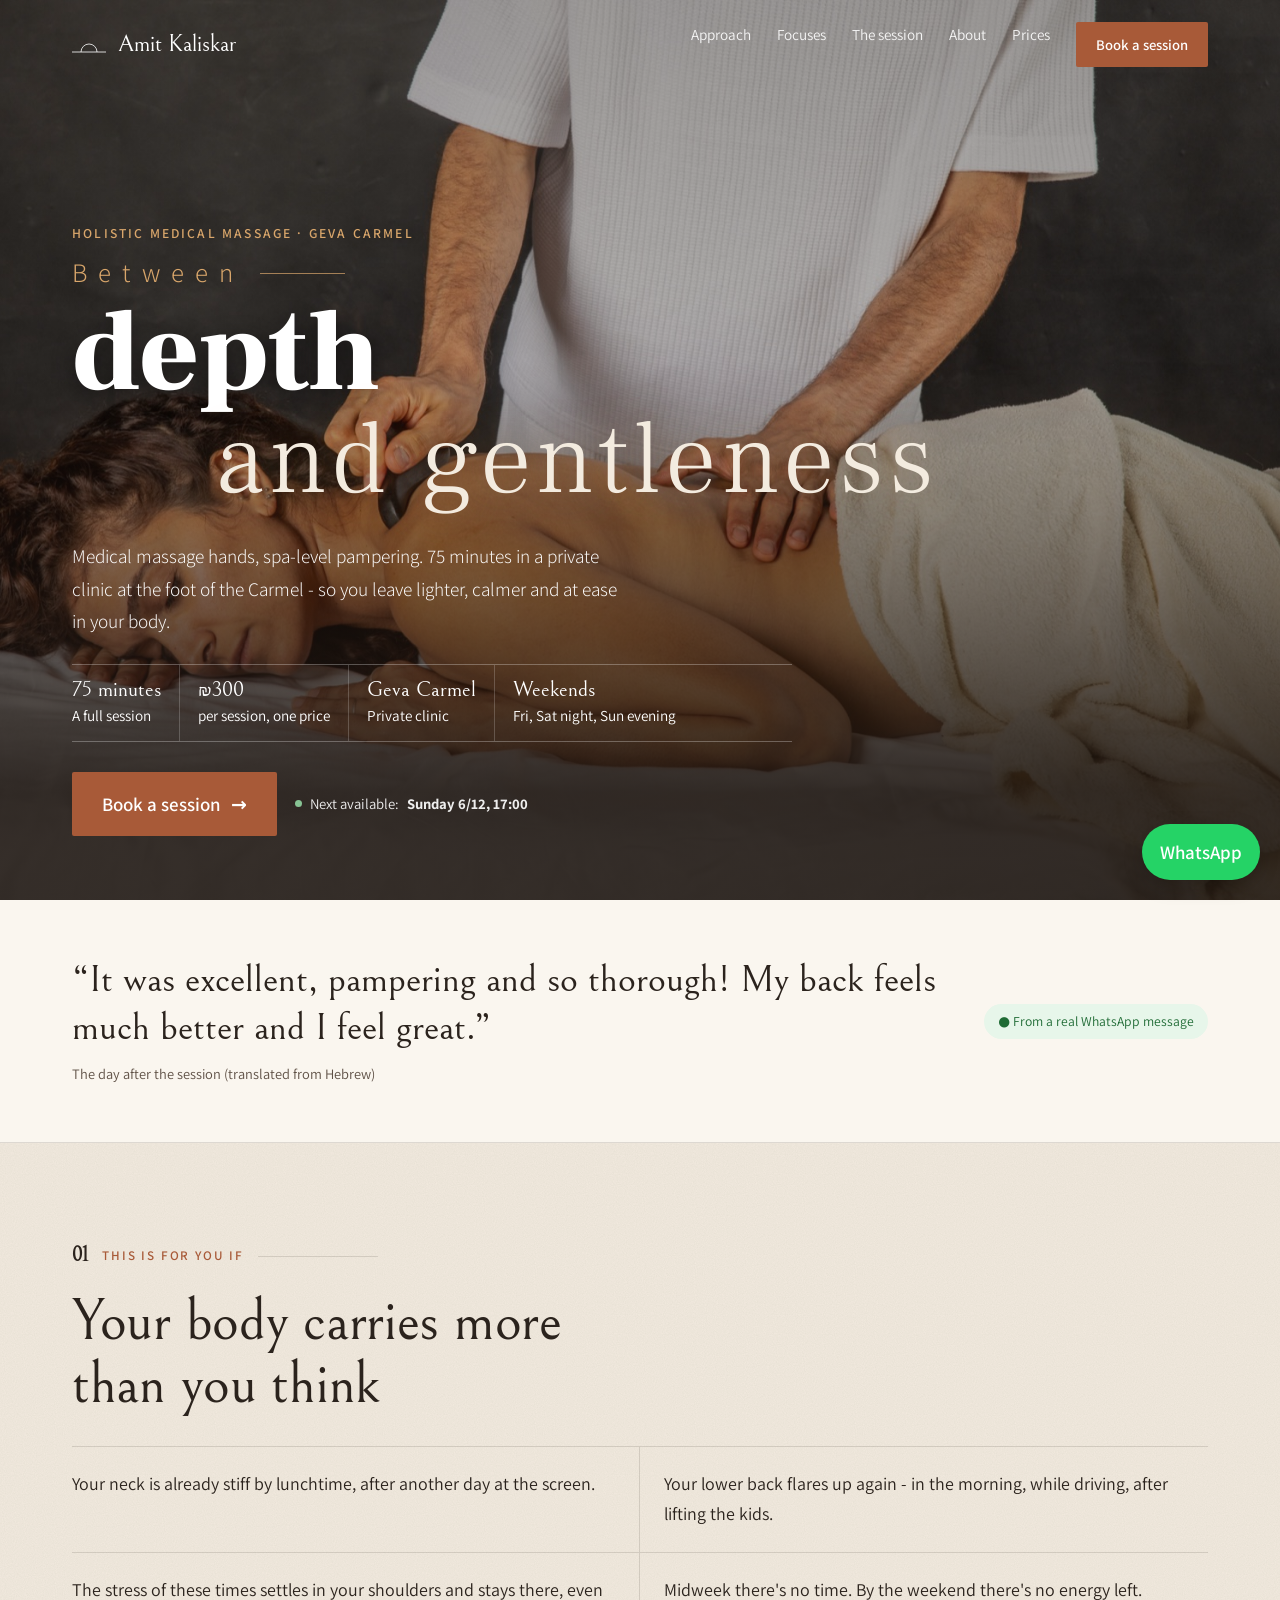
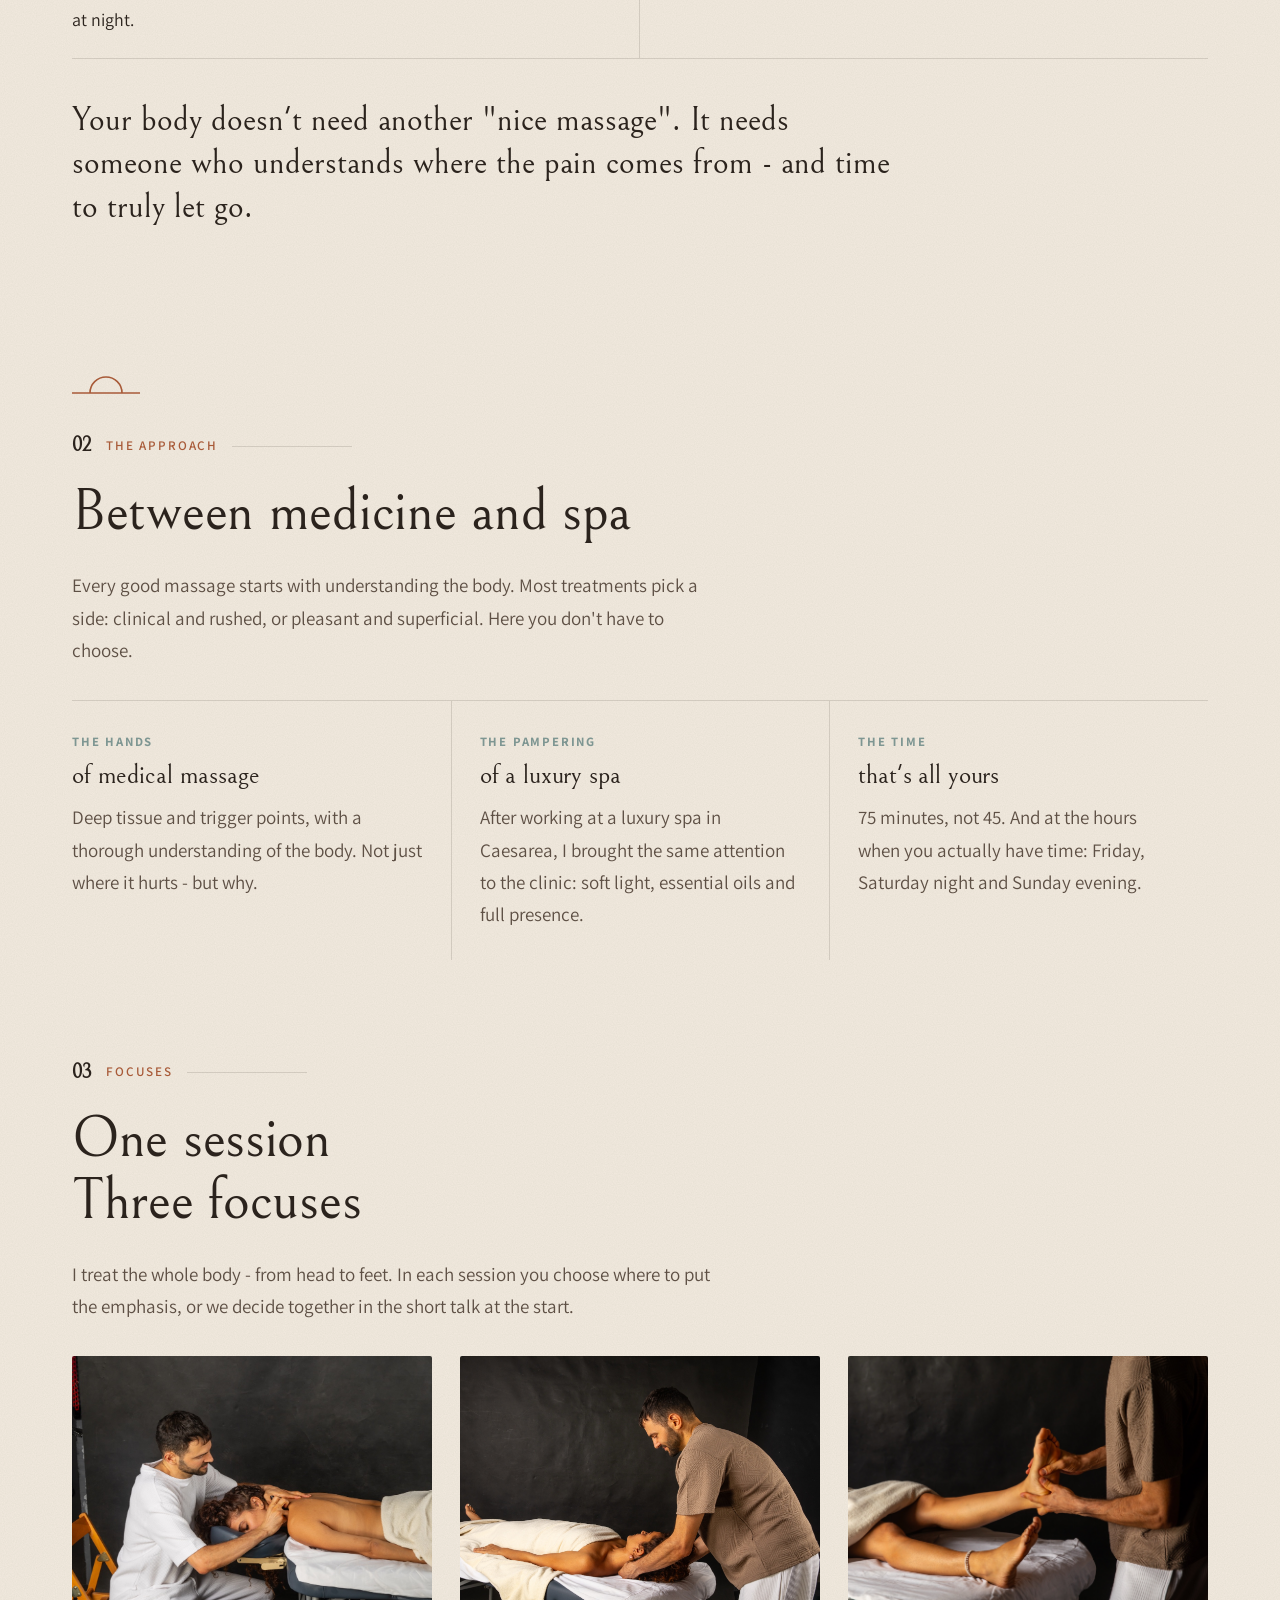
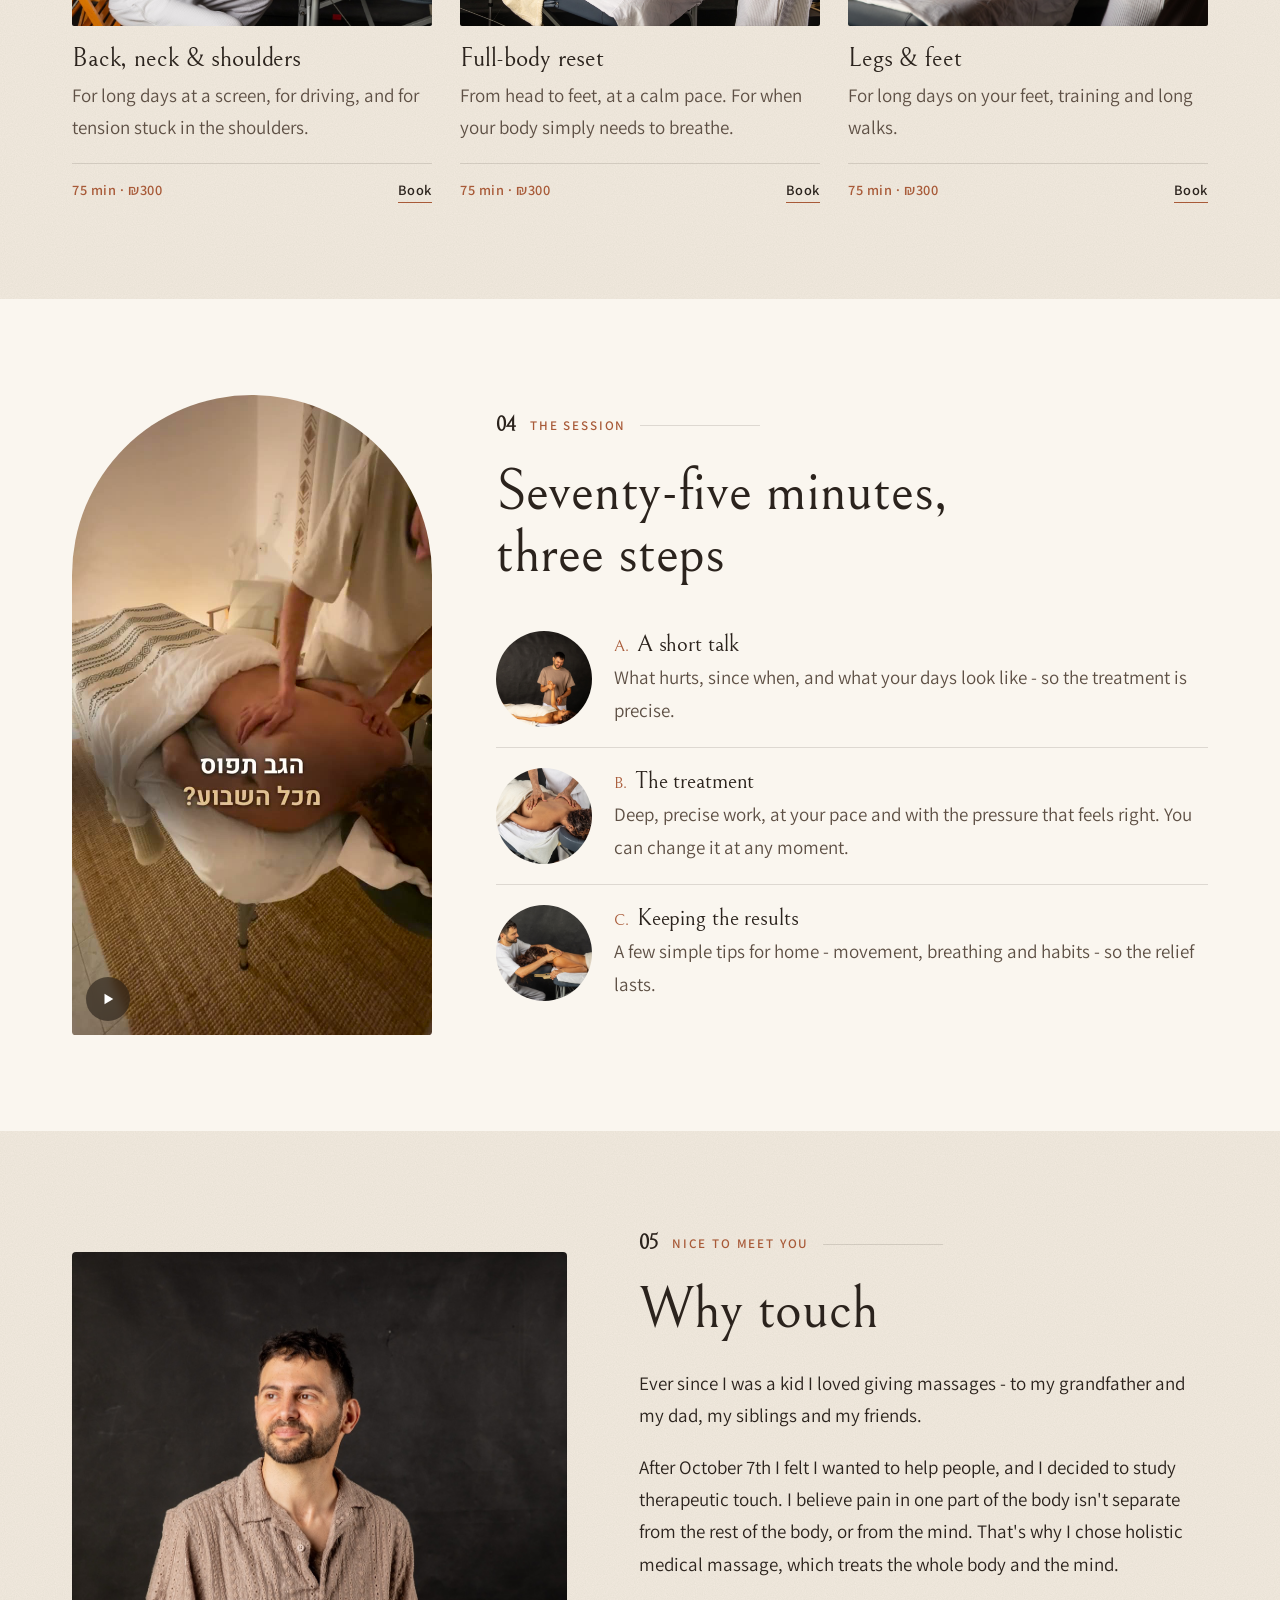
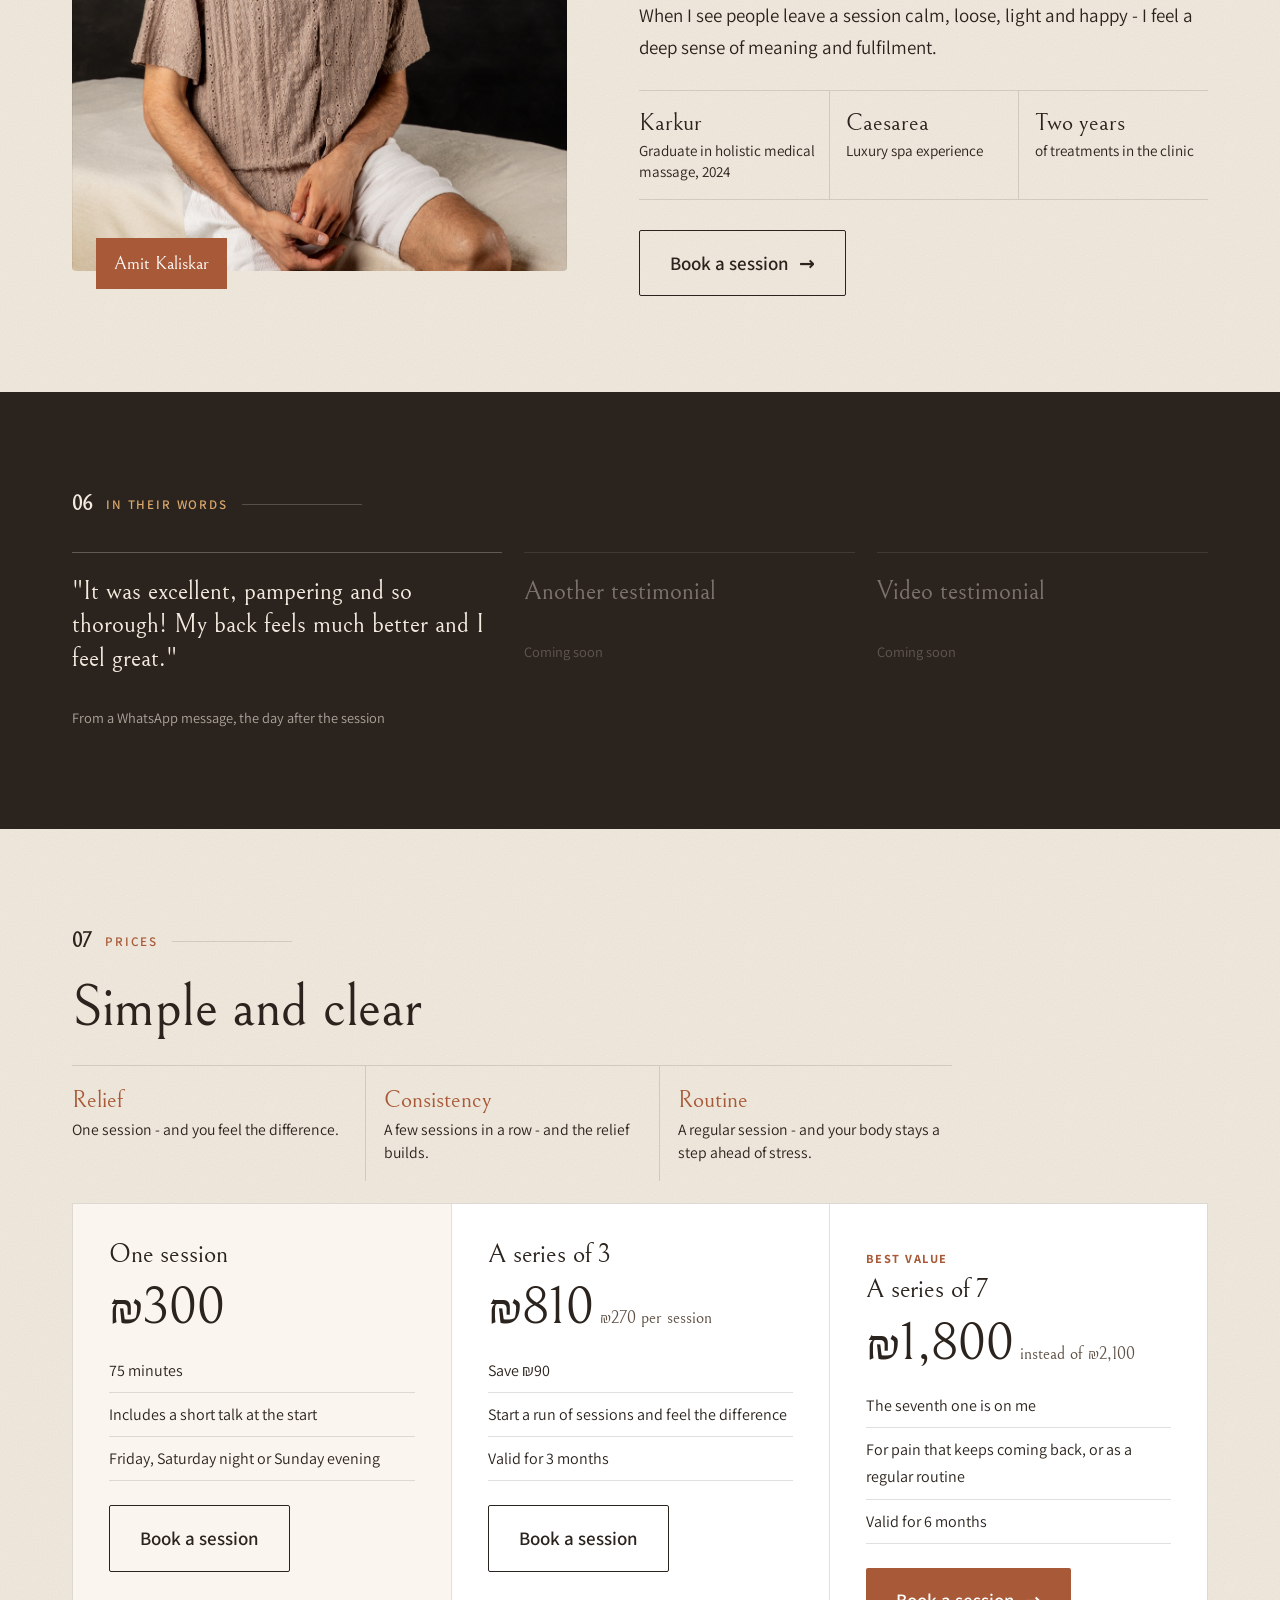
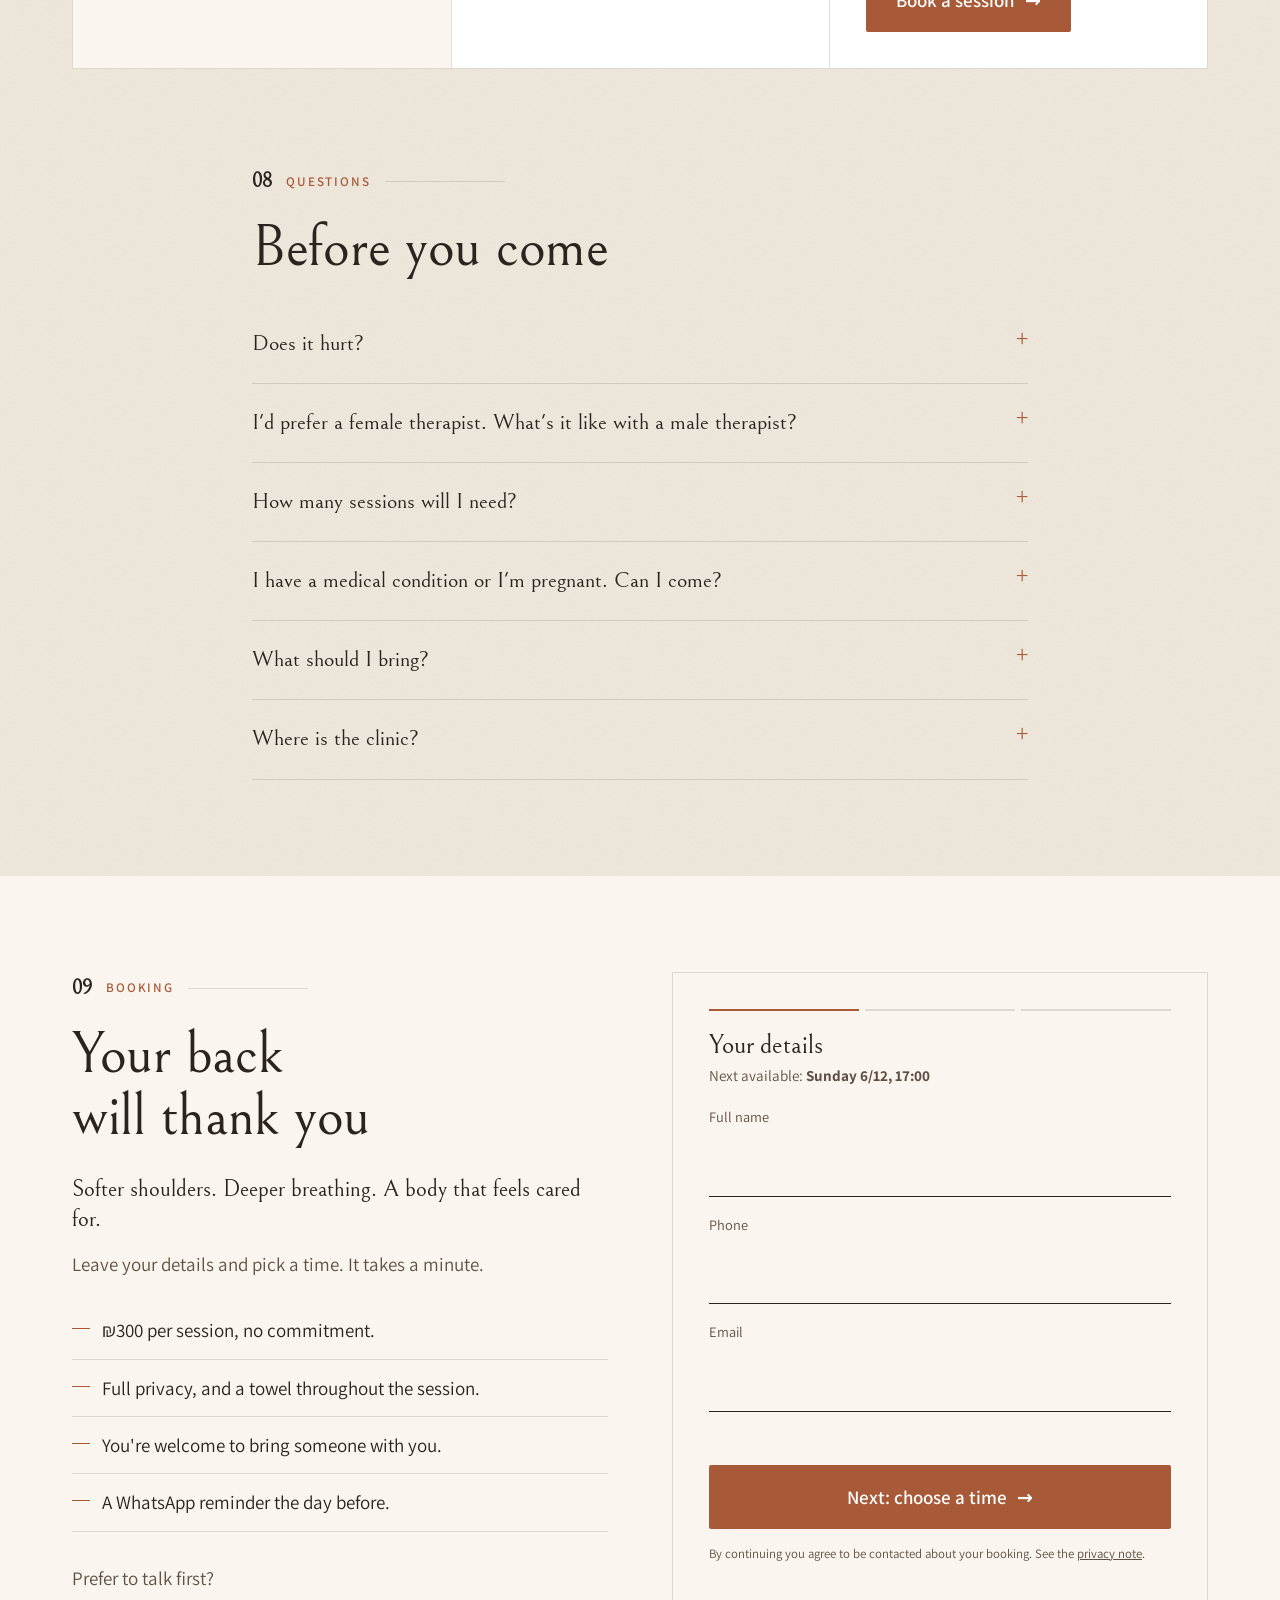
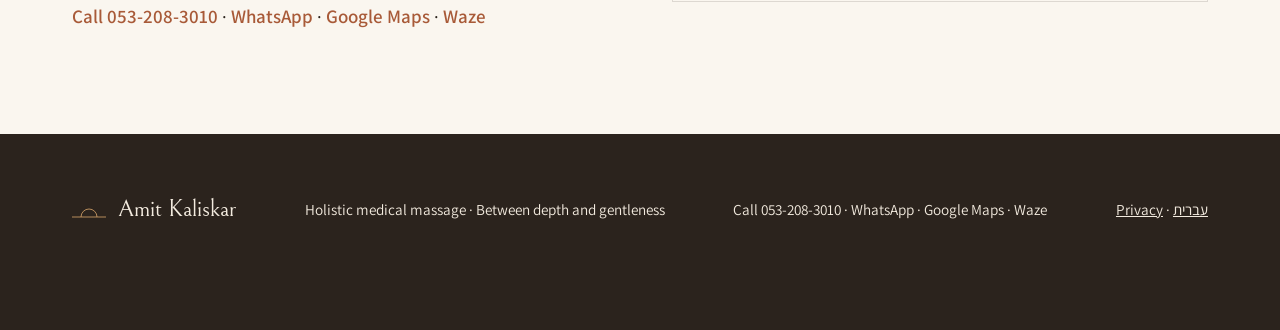
==== en/index.html @ 29654785 "Publish site Co-Authored-By: Claude Opus 5.5 <noreply@anthropic.com>" ====
<!doctype html>
<!-- English version - same design and structure as the Hebrew main page (../index.html).
     data-root="../" lets the shared scripts find photos and videos from this subfolder. -->
<html lang="en" dir="ltr" data-root="../">
<head>
  <meta charset="utf-8">
  <meta name="viewport" content="width=device-width, initial-scale=1, viewport-fit=cover">
  <link rel="icon" href="/favicon.svg" type="image/svg+xml">
  <title>Amit Kaliskar | Holistic Medical Massage in Geva Carmel</title>
  <meta name="description" content="Between depth and gentleness. Deep medical massage with a spa feel, in a private clinic in Geva Carmel. 75 minutes, ₪300. Also Fridays, Saturday nights and Sunday evenings.">
  <!-- Social preview (when the link is shared on WhatsApp/Facebook) -->
  <meta property="og:title" content="Between depth and gentleness. | Amit Kaliskar, Geva Carmel">
  <meta property="og:description" content="Deep medical massage with a spa feel. 75 minutes, ₪300. Also Fridays and Saturday nights.">
  <meta property="og:image" content="https://kaltherapy.co.il/photos/web-massage/massage-160.jpg">
  <link rel="canonical" href="https://kaltherapy.co.il/en/">
  <link rel="alternate" hreflang="he" href="https://kaltherapy.co.il/">
  <link rel="alternate" hreflang="en" href="https://kaltherapy.co.il/en/">
  <link rel="alternate" hreflang="x-default" href="https://kaltherapy.co.il/">
  <meta property="og:url" content="https://kaltherapy.co.il/en/">
  <meta name="theme-color" content="#2b231d">
  <link rel="preconnect" href="https://fonts.googleapis.com">
  <link rel="preconnect" href="https://fonts.gstatic.com" crossorigin>
  <link href="https://fonts.googleapis.com/css2?family=Assistant:wght@300;400;600;700&family=Bellefair&family=Frank+Ruhl+Libre:wght@300;900&display=swap" rel="stylesheet">
  <link rel="stylesheet" href="../styles.css">

  <!-- All settings (booking link, Pixel ID, phone, address, hours, media) live in ../config.js -->
  <script src="../config.js"></script>
  <script src="../site.js"></script>
</head>
<body class="has-sticky">

  <!-- Horizon symbol (line + half sun), reused as the logo mark -->
  <svg width="0" height="0" style="position:absolute" aria-hidden="true">
    <symbol id="hz" viewBox="0 0 68 40"><path d="M0 34h68" stroke="currentColor" stroke-width="1.6"/><path d="M18 34a16 16 0 0 1 32 0" fill="none" stroke="currentColor" stroke-width="1.6"/></symbol>
  </svg>

  <div class="bar">
    <div class="wrap">
      <a class="brand" href="#"><svg aria-hidden="true"><use href="#hz"/></svg><span data-config="THERAPIST_NAME">Amit Kaliskar</span></a>
      <nav><a href="#between">Approach</a><a href="#focus">Focuses</a><a href="#session">The session</a><a href="#about">About</a><a href="#prices">Prices</a><a class="btn sm" href="#book">Book a session</a></nav>
    </div>
  </div>

  <header class="hero">
    <div class="hero-media" id="hero-media">
      <div class="placeholder">HERO VIDEO or PHOTO<br>Set HERO_IMAGE / HERO_VIDEO in config.js</div>
    </div>
    <div class="wrap">
      <div class="kicker">HOLISTIC MEDICAL MASSAGE · GEVA CARMEL</div>
      <h1 class="tagline" aria-label="Between depth and gentleness"><span class="t-bein">Between</span><span class="t-deep">depth</span><span class="t-soft">and gentleness</span></h1>
      <p class="lead">Medical massage hands, spa-level pampering. 75 minutes in a private clinic at the foot of the Carmel - so you leave lighter, calmer and at ease in your body.</p>
      <div class="facts">
        <div><b>75 minutes</b>A full session</div>
        <div><b>₪300</b>per session, one price</div>
        <div><b>Geva Carmel</b>Private clinic</div>
        <div><b>Weekends</b>Fri, Sat night, Sun evening</div>
      </div>
      <div class="cta">
        <a class="btn" href="#book">Book a session <span class="arr">→</span></a>
        <span class="next next-slot"><i></i>Next available: <b class="js-next">-</b></span>
      </div>
    </div>
  </header>

  <main>
    <div class="proof">
      <div class="wrap">
        <div>
          <q>It was excellent, pampering and so thorough! My back feels much better and I feel great.</q>
          <small>The day after the session (translated from Hebrew)</small>
        </div>
        <span class="wa-chip">● From a real WhatsApp message</span>
      </div>
    </div>

    <!-- 01 Pain -->
    <section id="pain">
      <div class="wrap">
        <div class="label"><span class="num">01</span>THIS IS FOR YOU IF</div>
        <h2>Your body carries more<br>than you think</h2>
        <div class="pain">
          <p>Your neck is already stiff by lunchtime, after another day at the screen.</p>
          <p>Your lower back flares up again - in the morning, while driving, after lifting the kids.</p>
          <p>The stress of these times settles in your shoulders and stays there, even at night.</p>
          <p>Midweek there's no time. By the weekend there's no energy left.</p>
        </div>
        <p class="turn">Your body doesn't need another "nice massage". It needs someone who understands where the pain comes from - and time to truly let go.</p>
      </div>
    </section>

    <!-- 02 Between medicine and spa -->
    <section id="between" class="tight">
      <div class="wrap">
        <svg class="horizon-mark" aria-hidden="true"><use href="#hz"/></svg>
        <div class="label"><span class="num">02</span>THE APPROACH</div>
        <h2>Between medicine and spa</h2>
        <p class="muted" style="max-width:640px">Every good massage starts with understanding the body. Most treatments pick a side: clinical and rushed, or pleasant and superficial. Here you don't have to choose.</p>
        <div class="between">
          <div><div class="tag">THE HANDS</div><h3>of medical massage</h3><p class="muted">Deep tissue and trigger points, with a thorough understanding of the body. Not just where it hurts - but why.</p></div>
          <div><div class="tag">THE PAMPERING</div><h3>of a luxury spa</h3><p class="muted">After working at a luxury spa in Caesarea, I brought the same attention to the clinic: soft light, essential oils and full presence.</p></div>
          <div><div class="tag">THE TIME</div><h3>that's all yours</h3><p class="muted">75 minutes, not 45. And at the hours when you actually have time: Friday, Saturday night and Sunday evening.</p></div>
        </div>
      </div>
    </section>

    <!-- 03 Focus: one session, three focuses ("Book" passes the focus to the booking form) -->
    <section id="focus" class="tight">
      <div class="wrap">
        <div class="label"><span class="num">03</span>FOCUSES</div>
        <h2>One session<br>Three focuses</h2>
        <p class="muted" style="max-width:640px">I treat the whole body - from head to feet. In each session you choose where to put the emphasis, or we decide together in the short talk at the start.</p>
        <div class="focus">
          <article><img src="../photos/web-massage/massage-164.jpg" alt="Work on the neck and shoulders" style="object-position:30% 40%" loading="lazy"><h3>Back, neck &amp; shoulders</h3><p class="muted">For long days at a screen, for driving, and for tension stuck in the shoulders.</p><div class="meta">75 min · ₪300<a href="#book" data-focus="Back, neck &amp; shoulders">Book</a></div></article>
          <article><img src="../photos/web-massage/massage-096.jpg" alt="Full-body massage" style="object-position:50% 50%" loading="lazy"><h3>Full-body reset</h3><p class="muted">From head to feet, at a calm pace. For when your body simply needs to breathe.</p><div class="meta">75 min · ₪300<a href="#book" data-focus="Full-body reset">Book</a></div></article>
          <article><img src="../photos/web-massage/massage-113.jpg" alt="Work on the legs and feet" style="object-position:40% 50%" loading="lazy"><h3>Legs &amp; feet</h3><p class="muted">For long days on your feet, training and long walks.</p><div class="meta">75 min · ₪300<a href="#book" data-focus="Legs &amp; feet">Book</a></div></article>
        </div>
      </div>
    </section>

    <!-- 04 Session: arched video + steps -->
    <section id="session" class="session">
      <div class="wrap see">
        <div class="vid" id="video-wrap">
          <video id="session-video" muted loop playsinline preload="metadata"></video>
          <button type="button" class="video-toggle" id="video-toggle" aria-label="Pause video" hidden></button>
        </div>
        <div>
          <div class="label"><span class="num">04</span>THE SESSION</div>
          <h2>Seventy-five minutes,<br>three steps</h2>
          <div class="steps">
            <div class="step"><div class="thumb" data-session-photo="0"></div><div><h3><span>A.</span>A short talk</h3><p class="muted">What hurts, since when, and what your days look like - so the treatment is precise.</p></div></div>
            <div class="step"><div class="thumb" data-session-photo="1"></div><div><h3><span>B.</span>The treatment</h3><p class="muted">Deep, precise work, at your pace and with the pressure that feels right. You can change it at any moment.</p></div></div>
            <div class="step"><div class="thumb" data-session-photo="2"></div><div><h3><span>C.</span>Keeping the results</h3><p class="muted">A few simple tips for home - movement, breathing and habits - so the relief lasts.</p></div></div>
          </div>
        </div>
      </div>
    </section>

    <!-- 05 About -->
    <section id="about">
      <div class="wrap about">
        <figure>
          <div id="about-photo"><div class="placeholder">Photo of Amit</div></div>
          <figcaption data-config="THERAPIST_NAME">Amit Kaliskar</figcaption>
        </figure>
        <div>
          <div class="label"><span class="num">05</span>NICE TO MEET YOU</div>
          <h2>Why touch</h2>
          <p>Ever since I was a kid I loved giving massages - to my grandfather and my dad, my siblings and my friends.</p>
          <p>After October 7th I felt I wanted to help people, and I decided to study therapeutic touch. I believe pain in one part of the body isn't separate from the rest of the body, or from the mind. That's why I chose holistic medical massage, which treats the whole body and the mind.</p>
          <p>When I see people leave a session calm, loose, light and happy - I feel a deep sense of meaning and fulfilment.</p>
          <div class="creds">
            <div><b>Karkur</b>Graduate in holistic medical massage, 2024</div>
            <div><b>Caesarea</b>Luxury spa experience</div>
            <div><b>Two years</b>of treatments in the clinic</div>
          </div>
          <a class="btn line" href="#book">Book a session <span class="arr">→</span></a>
        </div>
      </div>
    </section>

    <!-- 06 Testimonials -->
    <section id="testimonials" class="dark">
      <div class="wrap">
        <div class="label"><span class="num">06</span>IN THEIR WORDS</div>
        <!-- Video testimonials from config.js TESTIMONIALS are added here automatically -->
        <div class="testis" id="testis">
          <div class="t"><p>"It was excellent, pampering and so thorough! My back feels much better and I feel great."</p><span>From a WhatsApp message, the day after the session</span></div>
          <div class="t ph"><p>Another testimonial</p><span>Coming soon</span></div>
          <div class="t ph ph-video"><p>Video testimonial</p><span>Coming soon</span></div>
        </div>
      </div>
    </section>

    <!-- 07 Prices -->
    <section id="prices">
      <div class="wrap">
        <div class="label"><span class="num">07</span>PRICES</div>
        <h2>Simple and clear</h2>
        <div class="routine">
          <div><b>Relief</b>One session - and you feel the difference.</div>
          <div><b>Consistency</b>A few sessions in a row - and the relief builds.</div>
          <div><b>Routine</b>A regular session - and your body stays a step ahead of stress.</div>
        </div>
        <div class="prices">
          <div class="price">
            <h3>One session</h3>
            <div class="amt">₪300</div>
            <ul><li>75 minutes</li><li>Includes a short talk at the start</li><li>Friday, Saturday night or Sunday evening</li></ul>
            <a class="btn line" href="#book">Book a session</a>
          </div>
          <div class="price">
            <h3>A series of 3</h3>
            <div class="amt">₪810<small>₪270 per session</small></div>
            <ul><li>Save ₪90</li><li>Start a run of sessions and feel the difference</li><li>Valid for 3 months</li></ul>
            <a class="btn line" href="#book">Book a session</a>
          </div>
          <div class="price">
            <span class="ribbon">BEST VALUE</span>
            <h3>A series of 7</h3>
            <div class="amt">₪1,800<small>instead of ₪2,100</small></div>
            <ul><li>The seventh one is on me</li><li>For pain that keeps coming back, or as a regular routine</li><li>Valid for 6 months</li></ul>
            <a class="btn" href="#book">Book a session <span class="arr">→</span></a>
          </div>
        </div>
      </div>
    </section>

    <!-- 08 FAQ -->
    <section id="faq" class="tight">
      <div class="wrap faq">
        <div class="label"><span class="num">08</span>QUESTIONS</div>
        <h2>Before you come</h2>
        <details><summary>Does it hurt?</summary><p>The pressure is adjusted to you and can be changed at any moment. Working on tight spots can feel intense, but always within what's comfortable.</p></details>
        <details><summary>I'd prefer a female therapist. What's it like with a male therapist?</summary><p>It's a fair question, and people ask it a lot. Here's how it works with me:</p>
          <ul>
            <li>The treatment is professional and therapeutic only. In the short talk at the start we agree together which areas to work on - and only those.</li>
            <li>You decide what to take off. Underwear stays on, and you can also stay in light clothing.</li>
            <li>Your body is covered with a towel throughout, and only the area being treated at that moment is uncovered. The chest and intimate areas are always covered.</li>
            <li>I check in with you about pressure and comfort throughout, and you can stop or change anything at any moment, without explaining.</li>
            <li>If it feels more comfortable, you're welcome to bring someone with you.</li>
            <li>Want to ask something before booking? <a class="js-wa" href="https://wa.me/972532083010" target="_blank" rel="noopener" data-ev="Contact">Message me on WhatsApp</a>.</li>
          </ul></details>
        <details><summary>How many sessions will I need?</summary><p>Many people feel relief after the first session. For long-standing pain that keeps coming back, a few sessions in a row are usually worth it - that's what the series of 3 and 7 are for.</p></details>
        <details><summary>I have a medical condition or I'm pregnant. Can I come?</summary><p>Tell me before the session. In some cases we'll adapt the treatment, and sometimes we'll ask for a doctor's OK first.</p></details>
        <details><summary>What should I bring?</summary><p>Nothing. Towels and oils are at the clinic. Try to arrive a few minutes early, without rushing.</p></details>
        <details><summary>Where is the clinic?</summary><p>Derech HaArava 48, Geva Carmel - close to Atlit, Ein Hod, Tirat Carmel and south Haifa.</p></details>
      </div>
    </section>

    <!-- 09 Booking: reassurance list + form → Google Calendar appointment schedule -->
    <section id="book" class="session">
      <div class="wrap bookwrap" id="bookwrap">
        <div>
          <div class="label"><span class="num">09</span>BOOKING</div>
          <h2>Your back<br>will thank you</h2>
          <p class="turn" style="margin:0 0 14px;font-size:1.45rem">Softer shoulders. Deeper breathing. A body that feels cared for.</p>
          <p class="muted">Leave your details and pick a time. It takes a minute.</p>
          <ul class="assure">
            <li>₪300 per session, no commitment.</li>
            <li>Full privacy, and a towel throughout the session.</li>
            <li>You're welcome to bring someone with you.</li>
            <li>A WhatsApp reminder the day before.</li>
          </ul>
          <!-- Call / WhatsApp / navigation buttons (built from config.js) -->
          <div class="talk-first">
            <p class="muted">Prefer to talk first?</p>
            <p class="contact-line"><span data-contact="small"></span></p>
          </div>
        </div>
        <div class="book" id="book-card">
          <div class="progress"><i class="on" id="p1"></i><i id="p2"></i><i id="p3"></i></div>
          <div id="form-step">
            <h3>Your details</h3>
            <p class="muted" style="margin:0;font-size:.95rem"><span class="next-slot-text">Next available: <b class="js-next">-</b></span></p>
            <form id="lead-form" novalidate>
              <!-- Set by the "Book" links in the focus section; saved with the lead details -->
              <input type="hidden" id="focus-input" name="focus">
              <p class="focus-pick" id="focus-pick" hidden>Focus: <b id="focus-name"></b> · <a href="#focus">change</a></p>
              <label for="name">Full name</label>
              <input id="name" name="name" autocomplete="name" required>
              <label for="phone">Phone</label>
              <input id="phone" name="phone" type="tel" autocomplete="tel" inputmode="tel" required>
              <label for="email">Email</label>
              <input id="email" name="email" type="email" autocomplete="email" inputmode="email" required>
              <div class="error" id="form-error" role="alert"></div>
              <button class="btn" type="submit">Next: choose a time <span class="arr">→</span></button>
              <p class="consent">By continuing you agree to be contacted about your booking. See the <a href="privacy.html">privacy note</a>.</p>
            </form>
          </div>
          <div id="booking-step">
            <h3 id="booking-hello">Choose a time</h3>
            <button class="back-link" type="button" id="back-btn">← Edit my details</button>
            <p class="booking-note">Pick a time - then fill in your name and phone again in Google's form</p>
            <div id="booking-embed"></div>
            <p class="booking-links"><a id="booking-open" href="https://calendar.app.google/AjBpTiq83HcScdmi9" target="_blank" rel="noopener">Open in a new window</a> · <a href="thank-you.html">I've booked my slot →</a></p>
          </div>
        </div>
      </div>
    </section>
  </main>

  <footer class="dark">
    <div class="wrap">
      <a class="brand" href="#"><svg aria-hidden="true"><use href="#hz"/></svg><span data-config="THERAPIST_NAME">Amit Kaliskar</span></a>
      <p>Holistic medical massage · Between depth and gentleness</p>
      <p><span data-contact="small"></span></p>
      <p><a href="privacy.html">Privacy</a> · <a href="../" lang="he">עברית</a></p>
    </div>
  </footer>

  <!-- Sticky bottom bar on phones -->
  <div class="sticky" id="sticky"><a class="btn" href="#book">Book a session</a><a class="wa" id="sticky-wa" href="#" target="_blank" rel="noopener" data-ev="Contact">WhatsApp</a></div>

  <script src="../page.js"></script>
</body>
</html>
---- styles.css ----
/* Shared styles for the Hebrew site (index.html) and English site (en/).
   Brand "בין / Between" (בין עומק לרוך / Between depth and gentleness): horizon line + half sun, Bellefair + Assistant,
   ruled grids instead of cards, numbered sections 01-08. Layout follows the
   approved demo-he.html. All directions are "logical" (start/end), so the
   same CSS works right-to-left and left-to-right. */

:root {
  --sand: #f3ebdf;   /* page background */
  --paper: #faf6ef;  /* light panels */
  --clay: #a85a38;   /* buttons, highlights */
  --clay-d: #8c4529;
  --ink: #2b231d;    /* text, dark sections */
  --ink-2: #5e5045;  /* secondary text */
  --sun: #d9a66b;    /* highlights on dark */
  --sea: #7e9692;    /* small tags */
  --line: rgba(43, 35, 29, 0.14);
  --serif: "Bellefair", "Frank Ruhl Libre", Georgia, serif;
  --sans: "Assistant", system-ui, -apple-system, "Segoe UI", sans-serif;
}

* { box-sizing: border-box; }
[hidden] { display: none !important; }
html { scroll-behavior: smooth; }
body {
  margin: 0;
  background: var(--sand);
  color: var(--ink);
  font-family: var(--sans);
  font-size: 19px;
  line-height: 1.7;
  font-weight: 400;
  -webkit-font-smoothing: antialiased;
  /* subtle paper grain */
  background-image: url("data:image/svg+xml,%3Csvg xmlns='http://www.w3.org/2000/svg' width='160' height='160'%3E%3Cfilter id='n'%3E%3CfeTurbulence type='fractalNoise' baseFrequency='.9' numOctaves='2' stitchTiles='stitch'/%3E%3CfeColorMatrix values='0 0 0 0 0 0 0 0 0 0 0 0 0 0 0 0 0 0 .05 0'/%3E%3C/filter%3E%3Crect width='100%25' height='100%25' filter='url(%23n)'/%3E%3C/svg%3E");
}
img, video { max-width: 100%; display: block; }
h1, h2, h3 { font-family: var(--serif); font-weight: 400; line-height: 1.08; margin: 0 0 0.45em; letter-spacing: -0.005em; }
h1 { font-size: clamp(3rem, 9vw, 6.4rem); }
h2 { font-size: clamp(2.2rem, 5vw, 3.6rem); }
h3 { font-size: 1.65rem; }
p { margin: 0 0 1em; }
a { color: inherit; }
.wrap { max-width: 1180px; margin: 0 auto; padding: 0 22px; }
.narrow { max-width: 820px; }
.center { text-align: center; }
section { padding: 96px 0; }
section.tight { padding-top: 0; }
.muted { color: var(--ink-2); }

/* ---------- Section label: number + rule ---------- */
.label { display: flex; align-items: center; gap: 14px; font-size: 0.82rem; letter-spacing: 0.14em; color: var(--clay); font-weight: 600; margin-bottom: 18px; }
.label .num { font-family: var(--serif); font-size: 1.25rem; letter-spacing: 0; color: var(--ink); }
.label::after { content: ""; flex: 1; max-width: 120px; height: 1px; background: var(--line); }

/* ---------- Horizon mark ---------- */
.horizon-mark { display: block; width: 68px; height: 40px; margin: 0 0 30px; color: var(--clay); }

/* ---------- Buttons ---------- */
.btn {
  display: inline-flex; align-items: center; justify-content: center; gap: 10px;
  background: var(--clay); color: #fff; padding: 16px 30px; border-radius: 2px;
  font: inherit; font-weight: 600; text-decoration: none; border: 0; cursor: pointer;
  transition: background 0.2s;
}
.btn:hover { background: var(--clay-d); }
.btn .arr { transition: transform 0.2s; }
[dir="rtl"] .btn:hover .arr { transform: translateX(-4px); }
[dir="ltr"] .btn:hover .arr { transform: translateX(4px); }
.btn.line, .btn-ghost { background: transparent; color: inherit; border: 1px solid currentColor; }
.btn.line:hover, .btn-ghost:hover { background: rgba(168, 90, 56, 0.08); }
.btn-wa { background: #25d366; }
.btn-wa:hover { background: #1da851; }
.next { font-size: 0.92rem; display: inline-flex; align-items: center; gap: 8px; opacity: 0.92; }
.next i { width: 7px; height: 7px; border-radius: 50%; background: #8fd19e; }

/* ---------- Header bar ---------- */
.bar { position: absolute; top: 0; left: 0; right: 0; z-index: 5; color: #fff; }
.bar .wrap { display: flex; align-items: center; justify-content: space-between; padding-top: 22px; }
.brand { display: flex; align-items: center; gap: 12px; font-family: var(--serif); font-size: 1.45rem; text-decoration: none; }
.brand svg { width: 34px; height: 20px; }
.bar nav { display: flex; gap: 26px; font-size: 0.95rem; }
.bar nav a { text-decoration: none; opacity: 0.9; }
.bar nav a:hover { opacity: 1; text-decoration: underline; text-underline-offset: 6px; }

/* ---------- Hero ---------- */
.hero { position: relative; min-height: 100vh; min-height: 100svh; display: flex; align-items: flex-end; color: #fff; padding: 0; background: #2b231d; overflow: hidden; }
.hero-media { position: absolute; inset: 0; }
.hero-media picture, .hero-media img, .hero-media video { position: absolute; inset: 0; width: 100%; height: 100%; object-fit: cover; }
.hero::after { content: ""; position: absolute; inset: 0; background: linear-gradient(to top, rgba(28, 20, 15, 0.88) 12%, rgba(28, 20, 15, 0.25) 60%, rgba(28, 20, 15, 0.35)); }
.hero .wrap { position: relative; z-index: 1; padding-bottom: 64px; width: 100%; }
.hero .kicker { font-size: 0.85rem; letter-spacing: 0.16em; color: var(--sun); font-weight: 600; margin-bottom: 14px; }
.hero h1 { margin-bottom: 0.25em; }
.hero .lead { max-width: 560px; font-size: 1.2rem; font-weight: 300; opacity: 0.95; }
.facts { display: flex; flex-wrap: wrap; margin: 26px 0 30px; border-top: 1px solid rgba(255, 255, 255, 0.28); border-bottom: 1px solid rgba(255, 255, 255, 0.28); max-width: 720px; }
.facts div { padding: 12px 18px; font-size: 0.95rem; border-inline-start: 1px solid rgba(255, 255, 255, 0.2); }
.facts div:first-child { border-inline-start: 0; padding-inline-start: 0; }
.facts b { display: block; font-family: var(--serif); font-weight: 400; font-size: 1.35rem; line-height: 1.2; }
.hero .cta { display: flex; flex-wrap: wrap; align-items: center; gap: 18px; }

/* ---------- Proof strip (real WhatsApp quote) ---------- */
.proof { background: var(--paper); padding: 56px 0; border-bottom: 1px solid var(--line); }
.proof .wrap { display: grid; grid-template-columns: 1fr auto; gap: 30px; align-items: center; }
.proof q { font-family: var(--serif); font-size: clamp(1.6rem, 3.4vw, 2.4rem); line-height: 1.25; }
[lang="he"] .proof q { quotes: "״" "״"; }
.proof small { display: block; margin-top: 10px; color: var(--ink-2); font-size: 0.9rem; }
.wa-chip { display: inline-flex; align-items: center; gap: 8px; background: #e7f6ea; color: #1f6b35; border-radius: 999px; padding: 6px 14px; font-size: 0.85rem; white-space: nowrap; }

/* ---------- 01 Pain ---------- */
.pain { display: grid; grid-template-columns: repeat(2, 1fr); margin-top: 30px; border-top: 1px solid var(--line); }
.pain p { margin: 0; padding: 22px 0; border-bottom: 1px solid var(--line); font-size: 1.12rem; }
.pain p:nth-child(odd) { border-inline-end: 1px solid var(--line); padding-inline-end: 24px; }
.pain p:nth-child(even) { padding-inline-start: 24px; }
.turn { font-family: var(--serif); font-size: clamp(1.5rem, 3vw, 2.1rem); line-height: 1.3; max-width: 820px; margin-top: 40px; }

/* ---------- Header "book" button ---------- */
.bar nav a.btn.sm { opacity: 1; padding: 10px 20px; font-size: 0.92rem; }
.bar nav a.btn.sm:hover { text-decoration: none; }

/* ---------- 03 Focus menu ---------- */
.focus { display: grid; grid-template-columns: repeat(3, 1fr); gap: 28px; margin-top: 34px; }
.focus article { display: flex; flex-direction: column; }
.focus img { width: 100%; aspect-ratio: 4 / 3; object-fit: cover; border-radius: 2px; margin-bottom: 18px; }
.focus h3 { margin-bottom: 6px; }
.focus .meta { font-size: 0.9rem; color: var(--clay); font-weight: 600; letter-spacing: 0.04em; margin: auto 0 0; padding-top: 14px; border-top: 1px solid var(--line); display: flex; justify-content: space-between; align-items: center; }
.focus .meta a { color: var(--ink); text-decoration: none; border-bottom: 1px solid var(--clay); }
.focus-pick { font-size: 0.95rem; margin: 14px 0 0; }
.focus-pick a { color: var(--clay); }

/* ---------- Prices: routine strip ---------- */
.routine { display: grid; grid-template-columns: repeat(3, 1fr); margin: 26px 0 8px; max-width: 880px; border-top: 1px solid var(--line); }
.routine div { padding: 16px 0; font-size: 0.98rem; line-height: 1.5; }
.routine div + div { border-inline-start: 1px solid var(--line); padding-inline-start: 18px; }
.routine b { display: block; font-family: var(--serif); font-weight: 400; font-size: 1.5rem; color: var(--clay); }

/* ---------- 02 Between medicine and spa ---------- */
.between { display: grid; grid-template-columns: 1fr 1fr 1fr; margin-top: 34px; border-top: 1px solid var(--line); }
.between > div { padding: 30px 28px 10px; border-inline-start: 1px solid var(--line); }
.between > div:first-child { border-inline-start: 0; padding-inline-start: 0; }
.between .tag { font-size: 0.8rem; letter-spacing: 0.14em; color: var(--sea); font-weight: 700; margin-bottom: 8px; }

/* ---------- 03 Session: arched video + steps ---------- */
.session { background: var(--paper); }
.see { display: grid; grid-template-columns: 360px 1fr; gap: 64px; align-items: center; }
.vid { position: relative; }
.vid video { aspect-ratio: 9 / 16; object-fit: cover; width: 100%; background: #000; border-radius: 200px 200px 4px 4px; }
.video-toggle {
  position: absolute; bottom: 14px; inset-inline-start: 14px;
  width: 44px; height: 44px; border-radius: 50%; border: 0; cursor: pointer;
  background: rgba(28, 20, 15, 0.55); color: #fff; line-height: 0;
  display: inline-flex; align-items: center; justify-content: center;
  -webkit-backdrop-filter: blur(4px); backdrop-filter: blur(4px);
}
.video-toggle:hover, .video-toggle:focus-visible { background: rgba(28, 20, 15, 0.8); }
.video-toggle:focus-visible { outline: 2px solid #fff; outline-offset: 2px; }
.steps { margin-top: 10px; }
.step { display: grid; grid-template-columns: 96px 1fr; gap: 22px; align-items: center; padding: 20px 0; border-bottom: 1px solid var(--line); }
.step:last-child { border-bottom: 0; }
.step .thumb img { width: 96px; height: 96px; object-fit: cover; border-radius: 50%; }
.step h3 { margin: 0 0 4px; font-size: 1.45rem; }
.step h3 span { color: var(--clay); font-size: 1rem; margin-inline-end: 8px; }
.step p { margin: 0; }

/* ---------- 04 About ---------- */
.about { display: grid; grid-template-columns: 1fr 1.15fr; gap: 72px; align-items: center; }
.about figure { margin: 0; position: relative; }
.about figure img { width: 100%; aspect-ratio: 4 / 5; object-fit: cover; border-radius: 4px; }
.about figcaption { position: absolute; bottom: -18px; inset-inline-start: 24px; background: var(--clay); color: #fff; padding: 10px 18px; font-family: var(--serif); font-size: 1.15rem; }
.creds { display: grid; grid-template-columns: repeat(3, 1fr); margin: 26px 0 30px; border-top: 1px solid var(--line); border-bottom: 1px solid var(--line); }
.creds div { padding: 16px 0; font-size: 0.95rem; line-height: 1.4; }
.creds div + div { border-inline-start: 1px solid var(--line); padding-inline-start: 16px; }
.creds b { display: block; font-family: var(--serif); font-weight: 400; font-size: 1.5rem; color: var(--ink); }

/* ---------- Dark sections: 05 testimonials + footer ---------- */
.dark { background: var(--ink); color: var(--sand); }
.dark .label { color: var(--sun); }
.dark .label .num { color: var(--sand); }
.dark .label::after { background: rgba(255, 255, 255, 0.2); }
.testis { display: grid; grid-template-columns: 1.3fr 1fr 1fr; gap: 22px; margin-top: 30px; }
.t { border-top: 1px solid rgba(255, 255, 255, 0.25); padding-top: 22px; }
.t p { font-family: var(--serif); font-size: 1.6rem; line-height: 1.3; }
.t span { opacity: 0.65; font-size: 0.9rem; }
.t.ph { opacity: 0.4; }
.t video { width: 100%; aspect-ratio: 9 / 16; object-fit: cover; border-radius: 4px; margin-bottom: 14px; background: #000; }

/* ---------- 06 Prices ---------- */
.prices { display: grid; grid-template-columns: repeat(3, 1fr); margin-top: 22px; border: 1px solid var(--line); background: var(--paper); }
.intro-offer { display: flex; flex-wrap: wrap; gap: 18px 30px; align-items: center; justify-content: space-between; margin-top: 30px; padding: 24px 30px; background: var(--ink); color: var(--sand); }
.intro-offer h3 { margin: 4px 0; }
.intro-offer h3 small { display: inline-block; white-space: nowrap; font-family: var(--sans); font-size: 1rem; opacity: 0.65; text-decoration: line-through; margin-inline-start: 8px; }
.intro-offer .muted { color: #cdbfaf; margin: 0; }
.intro-offer .ribbon { display: inline-block; font-size: 0.78rem; letter-spacing: 0.12em; font-weight: 700; color: var(--sun); }
.price { padding: 36px; }
.price + .price { border-inline-start: 1px solid var(--line); background: #fff; }
.price .amt { font-family: var(--serif); font-size: 3.4rem; line-height: 1; margin: 10px 0 14px; }
.price .amt small { display: inline-block; white-space: nowrap; font-size: 1.1rem; color: var(--ink-2); margin-inline-start: 6px; }
.price ul { list-style: none; padding: 0; margin: 0 0 24px; }
.price li { padding: 8px 0; border-bottom: 1px solid var(--line); font-size: 1rem; }
.price .ribbon { display: inline-block; font-size: 0.78rem; letter-spacing: 0.12em; font-weight: 700; color: var(--clay); margin-bottom: 6px; }

/* ---------- 07 FAQ (+ / − toggles) ---------- */
.faq { max-width: 820px; }
details { border-bottom: 1px solid var(--line); padding: 20px 0; }
summary { cursor: pointer; font-family: var(--serif); font-size: 1.4rem; list-style: none; display: flex; justify-content: space-between; gap: 20px; }
summary::-webkit-details-marker { display: none; }
summary::after { content: "+"; color: var(--clay); font-family: var(--sans); font-weight: 300; font-size: 1.6rem; line-height: 1; }
details[open] summary::after { content: "\2212"; }
details p, details ul { margin: 12px 0 0; color: var(--ink-2); }
details ul { padding-inline-start: 20px; }
details li { margin-bottom: 4px; }
details a { color: var(--clay); }

/* ---------- 09 Booking: reassurance list + form → Google appointment schedule ---------- */
.bookwrap { display: grid; grid-template-columns: 1fr 1fr; gap: 64px; align-items: start; }
.bookwrap.booking { grid-template-columns: 1fr; gap: 36px; }
.assure { list-style: none; padding: 0; margin: 22px 0 0; }
.assure li { padding: 12px 0; border-bottom: 1px solid var(--line); display: flex; gap: 12px; }
.assure li::before { content: ""; flex: none; width: 18px; height: 1px; background: var(--clay); margin-top: 14px; }
.book { background: var(--paper); border: 1px solid var(--line); padding: 36px; }
.book h3 { margin-bottom: 4px; }
.progress { display: flex; gap: 6px; margin-bottom: 20px; }
.progress i { flex: 1; height: 2px; background: var(--line); }
.progress i.on { background: var(--clay); }
label { display: block; font-size: 0.9rem; margin: 16px 0 6px; color: var(--ink-2); }
input { width: 100%; padding: 14px 0; border: 0; border-bottom: 1px solid var(--ink); background: transparent; color: var(--ink); font: inherit; border-radius: 0; }
input:focus { outline: none; border-bottom-color: var(--clay); }
[dir="rtl"] input[type="tel"], [dir="rtl"] input[type="email"] { direction: ltr; text-align: right; }
.book .btn { width: 100%; margin-top: 26px; }
.error { color: #a1412f; font-size: 0.85rem; margin-top: 10px; min-height: 1.2em; }
.consent { font-size: 0.8rem; color: var(--ink-2); margin: 14px 0 0; }
#booking-step { display: none; }
#booking-step.on { display: block; }
#booking-embed { margin-top: 10px; background: #fff; border: 1px solid var(--line); }
#booking-embed iframe { display: block; width: 100%; height: 600px; border: 0; }
.booking-note { margin: 12px 0 0; padding: 10px 14px; background: var(--sand); border-inline-start: 2px solid var(--clay); font-size: 0.95rem; }
.booking-links { margin: 14px 0 0; font-size: 0.92rem; }
.booking-links a { color: var(--clay); font-weight: 600; }
.back-link { background: none; border: 0; color: var(--ink-2); font: inherit; font-size: 0.85rem; text-decoration: underline; cursor: pointer; padding: 0; margin-bottom: 12px; }
.talk-first { margin-top: 30px; }
.talk-first p { margin: 0 0 6px; }
.contact-line .contact-link { color: var(--clay); font-weight: 600; }

/* Contact buttons (built by site.js from config.js) */
.contact-grid { display: grid; gap: 10px; grid-template-columns: 1fr 1fr; max-width: 460px; }
.contact-grid .btn { padding: 13px 12px; }
.contact-grid .btn:nth-child(-n+2) { grid-column: 1 / -1; }
.contact-link { text-decoration: none; white-space: nowrap; }
.contact-link:hover { text-decoration: underline; }

/* ---------- Footer ---------- */
footer { padding: 56px 0 100px; font-size: 0.95rem; }
footer .wrap { display: flex; flex-wrap: wrap; gap: 16px 40px; justify-content: space-between; align-items: center; }
footer p { margin: 0; }
footer .brand svg { color: var(--sun); }

/* ---------- Floating WhatsApp + sticky mobile bar ---------- */
.wa-float {
  position: fixed; bottom: 20px; inset-inline-end: 20px; z-index: 20;
  background: #25d366; color: #fff; border-radius: 999px; padding: 12px 18px;
  text-decoration: none; font-weight: 600; box-shadow: 0 6px 20px rgba(0, 0, 0, 0.18);
}
.sticky { display: none; }

/* ---------- Placeholders (until real media is added) ---------- */
.placeholder {
  background: repeating-linear-gradient(45deg, #ece2d6, #ece2d6 12px, #e4d8ca 12px, #e4d8ca 24px);
  color: var(--ink-2); display: flex; align-items: center; justify-content: center; text-align: center;
  padding: 16px; font-size: 0.9rem; min-height: 120px; aspect-ratio: 4 / 5;
}
.hero-media .placeholder { height: 100%; aspect-ratio: auto; }

/* ---------- Per-photo framing ---------- */
/* Keep Amit's face and the client in view in this photo's round crop */
img[src$="massage-103.jpg"] { object-position: 50% 30%; }

/* ---------- Thank-you + privacy pages ---------- */
.thanks { min-height: 100vh; display: flex; align-items: center; padding: 40px 0; }
.card { background: var(--paper); border: 1px solid var(--line); padding: 40px 32px; max-width: 580px; margin: 0 auto; }
.thanks .card { text-align: center; }
.thanks h1, .card h1 { font-size: clamp(2.2rem, 6vw, 3.2rem); }
.thanks .horizon-mark { margin: 0 auto 14px; }
.when { border-top: 1px solid var(--line); border-bottom: 1px solid var(--line); padding: 14px 0; margin: 18px 0; font-family: var(--serif); font-size: 1.5rem; }
.cal-buttons { display: grid; gap: 10px; margin: 18px 0; }
.prep { text-align: start; margin-top: 26px; }
.prep ul { list-style: none; padding: 0; margin: 0 0 14px; }
.prep li { padding: 10px 0; border-bottom: 1px solid var(--line); }
.thanks .contact-grid { margin: 14px auto 0; }

/* ---------- Responsive ---------- */
@media (max-width: 900px) {
  .see { grid-template-columns: 1fr; gap: 40px; }
  .vid { max-width: 340px; width: 100%; margin: 0 auto; }
  .about { grid-template-columns: 1fr; gap: 56px; }
  .bookwrap { grid-template-columns: 1fr; gap: 36px; }
}
@media (max-width: 860px) {
  .between { grid-template-columns: 1fr; }
  .between > div { border-inline-start: 0; padding-inline: 0; border-bottom: 1px solid var(--line); padding-bottom: 24px; }
  .testis { grid-template-columns: 1fr; }
  .focus { grid-template-columns: 1fr; }
}
@media (max-width: 760px) {
  body { font-size: 18px; }
  section { padding: 72px 0; }
  .bar nav { display: none; }
  .hero .wrap { padding-bottom: 96px; }
  .facts div { padding: 10px 12px; flex: 1 1 45%; }
  .facts div:nth-child(3) { border-inline-start: 0; padding-inline-start: 0; }
  .proof .wrap { grid-template-columns: 1fr; }
  .pain { grid-template-columns: 1fr; }
  .pain p, .pain p:nth-child(odd), .pain p:nth-child(even) { border-inline-end: 0; padding-inline: 0; }
  .prices { grid-template-columns: 1fr; }
  .price + .price { border-inline-start: 0; border-top: 1px solid var(--line); }
  .intro-offer { padding: 24px 22px; }
  .intro-offer .btn { width: 100%; }
  .routine { grid-template-columns: 1fr; }
  .routine div + div { border-inline-start: 0; padding-inline-start: 0; border-top: 1px solid var(--line); }
  .creds { grid-template-columns: 1fr; }
  .creds div + div { border-inline-start: 0; padding-inline-start: 0; border-top: 1px solid var(--line); }
  .book { padding: 28px 22px; }
  #booking-embed { margin-inline: -22px; }
  #booking-embed iframe { height: 640px; }
  .sticky {
    display: flex; position: fixed; bottom: 0; left: 0; right: 0; z-index: 25;
    background: var(--paper); border-top: 1px solid var(--line); padding: 10px 14px; gap: 10px;
    transition: transform 0.25s;
  }
  .sticky.hide { transform: translateY(110%); }
  .sticky .btn { flex: 1; padding: 13px; }
  .sticky .wa { background: #25d366; color: #fff; padding: 13px 16px; text-decoration: none; border-radius: 2px; font-weight: 600; }
  .has-sticky .wa-float { display: none; }
}

/* Hero tagline: "between" / "depth" heavy and grounded / "softness" light and airy */
.tagline span { display: block; }
.tagline .t-bein { display: flex; align-items: center; gap: 0.6em; font-family: var(--sans); font-weight: 300; font-size: 0.26em; letter-spacing: 0.42em; color: var(--sun); margin-bottom: 0.5em; }
.tagline .t-bein::after { content: ""; flex: 0 0 3.2em; height: 1px; background: currentColor; opacity: 0.7; }
.tagline .t-deep { font-family: "Frank Ruhl Libre", var(--serif); font-weight: 900; font-size: 1.12em; line-height: 0.92; color: #fff; text-shadow: 0 0.05em 0.2em rgba(0, 0, 0, 0.45); }
.tagline .t-soft { font-family: "Frank Ruhl Libre", var(--serif); font-weight: 300; line-height: 1.05; letter-spacing: 0.05em; color: #F3EBDF; text-shadow: 0 0 0.45em rgba(217, 166, 107, 0.45); margin-inline-start: 1.4em; }
.tagline .t-deep, .tagline .t-soft { animation: tg-sink 1.2s ease-out; }
.tagline .t-deep { animation-name: tg-sink; }
.tagline .t-soft { animation-name: tg-float; animation-duration: 2s; }
@keyframes tg-sink { from { transform: translateY(-0.12em); } }
@keyframes tg-float { from { transform: translateY(0.1em); letter-spacing: 0.12em; } }
@media (prefers-reduced-motion: reduce) { .tagline span { animation: none !important; } }
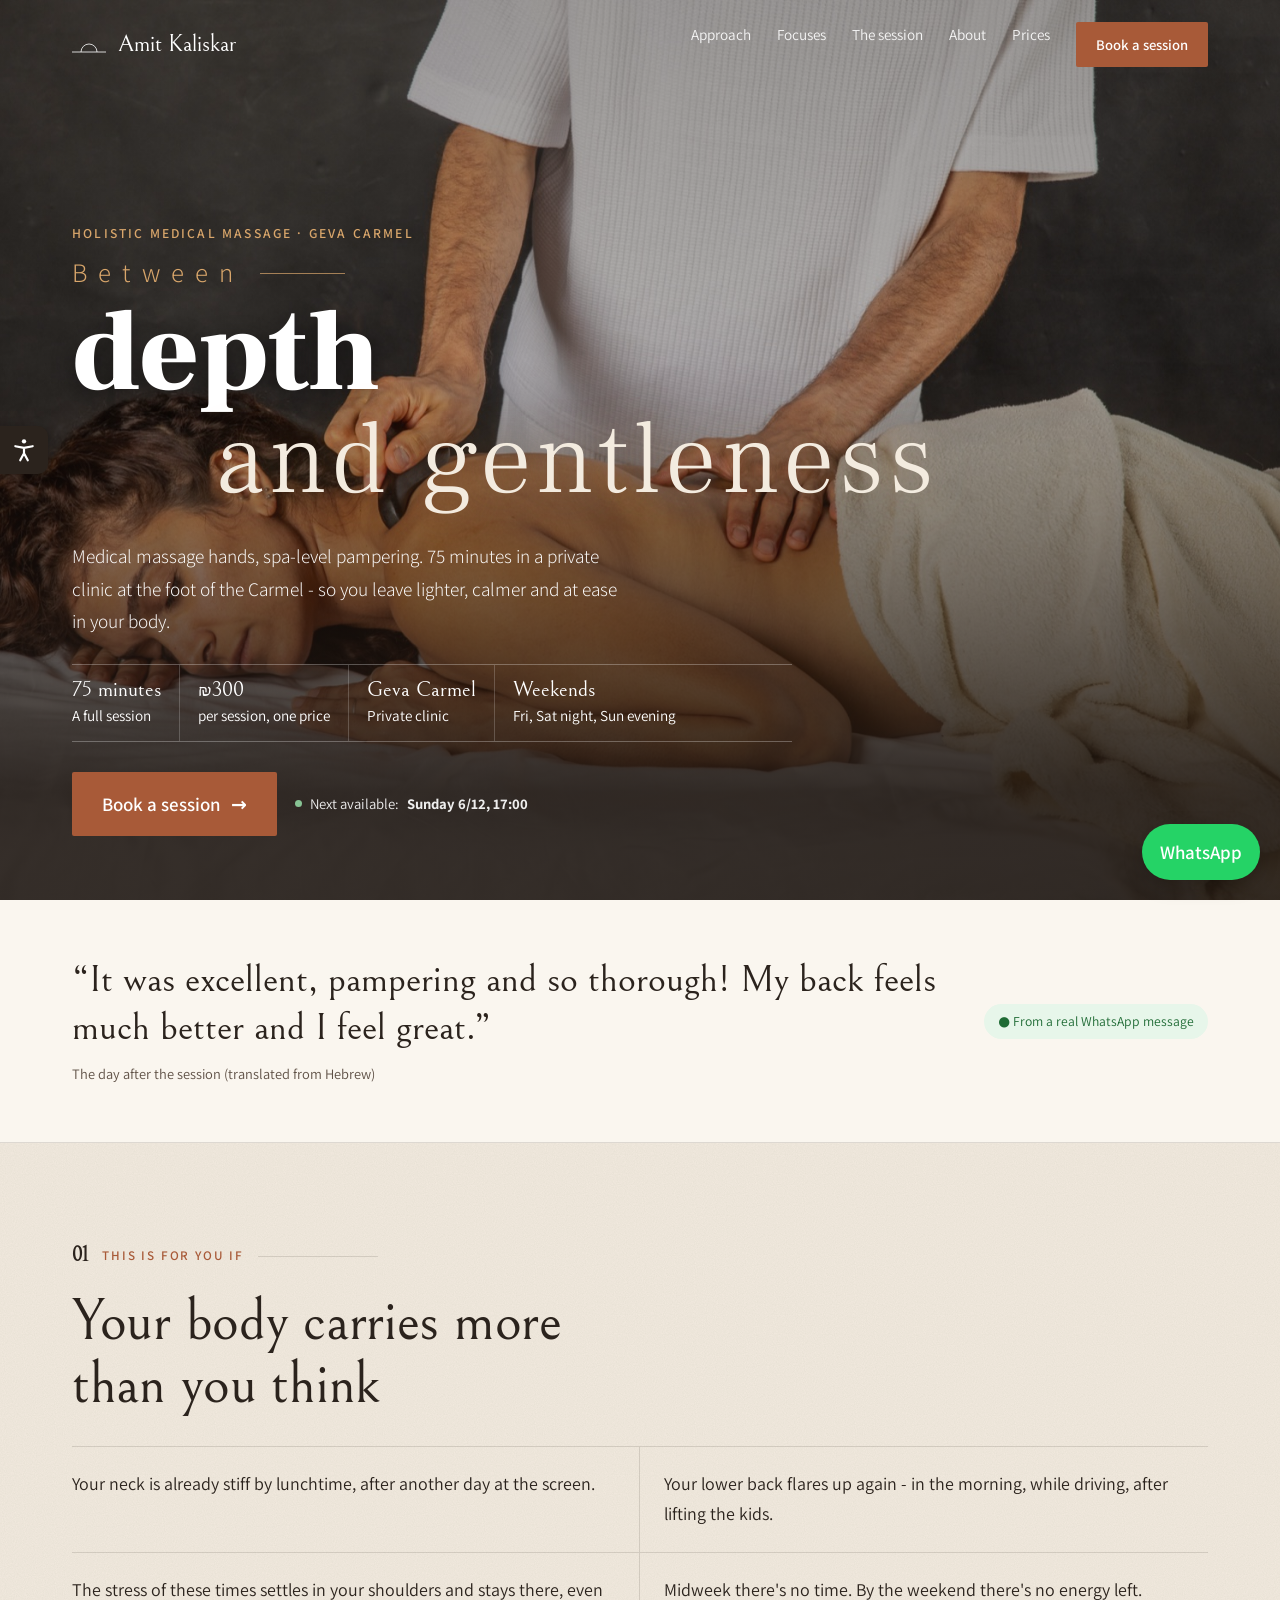
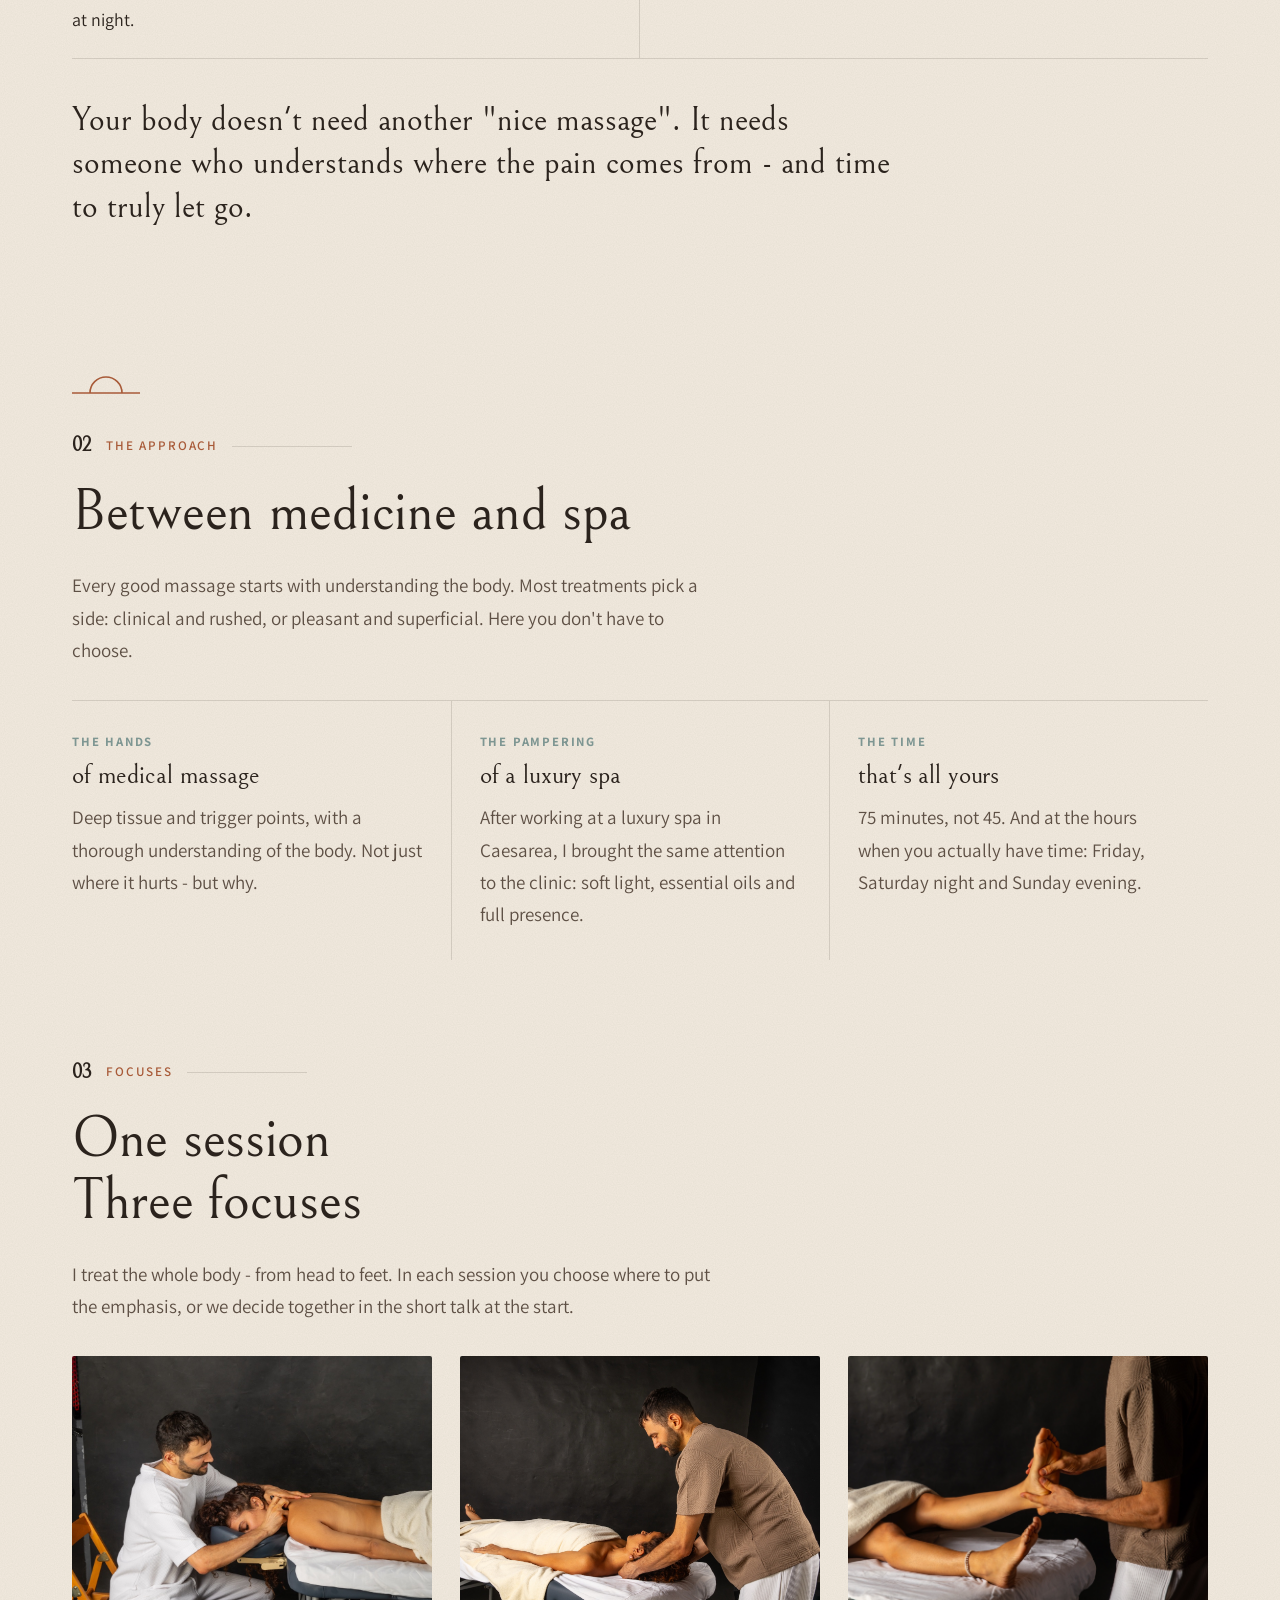
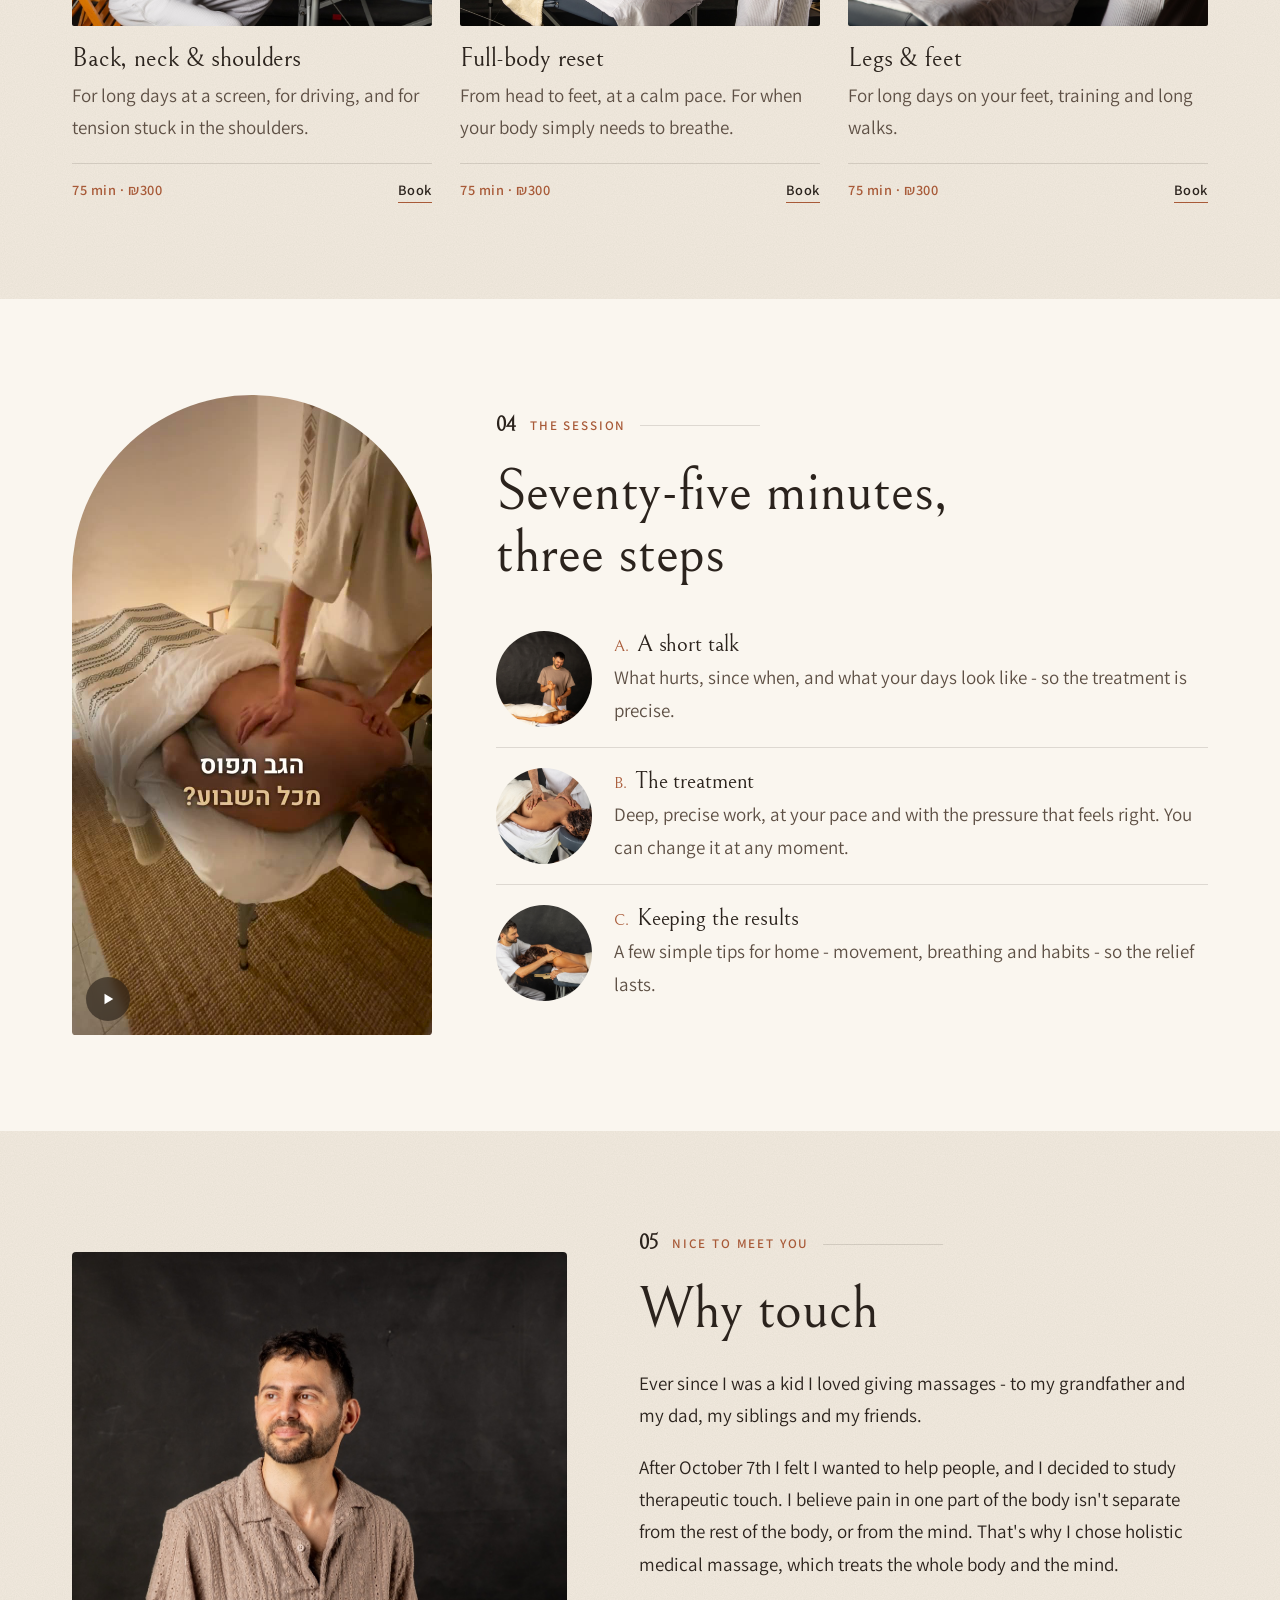
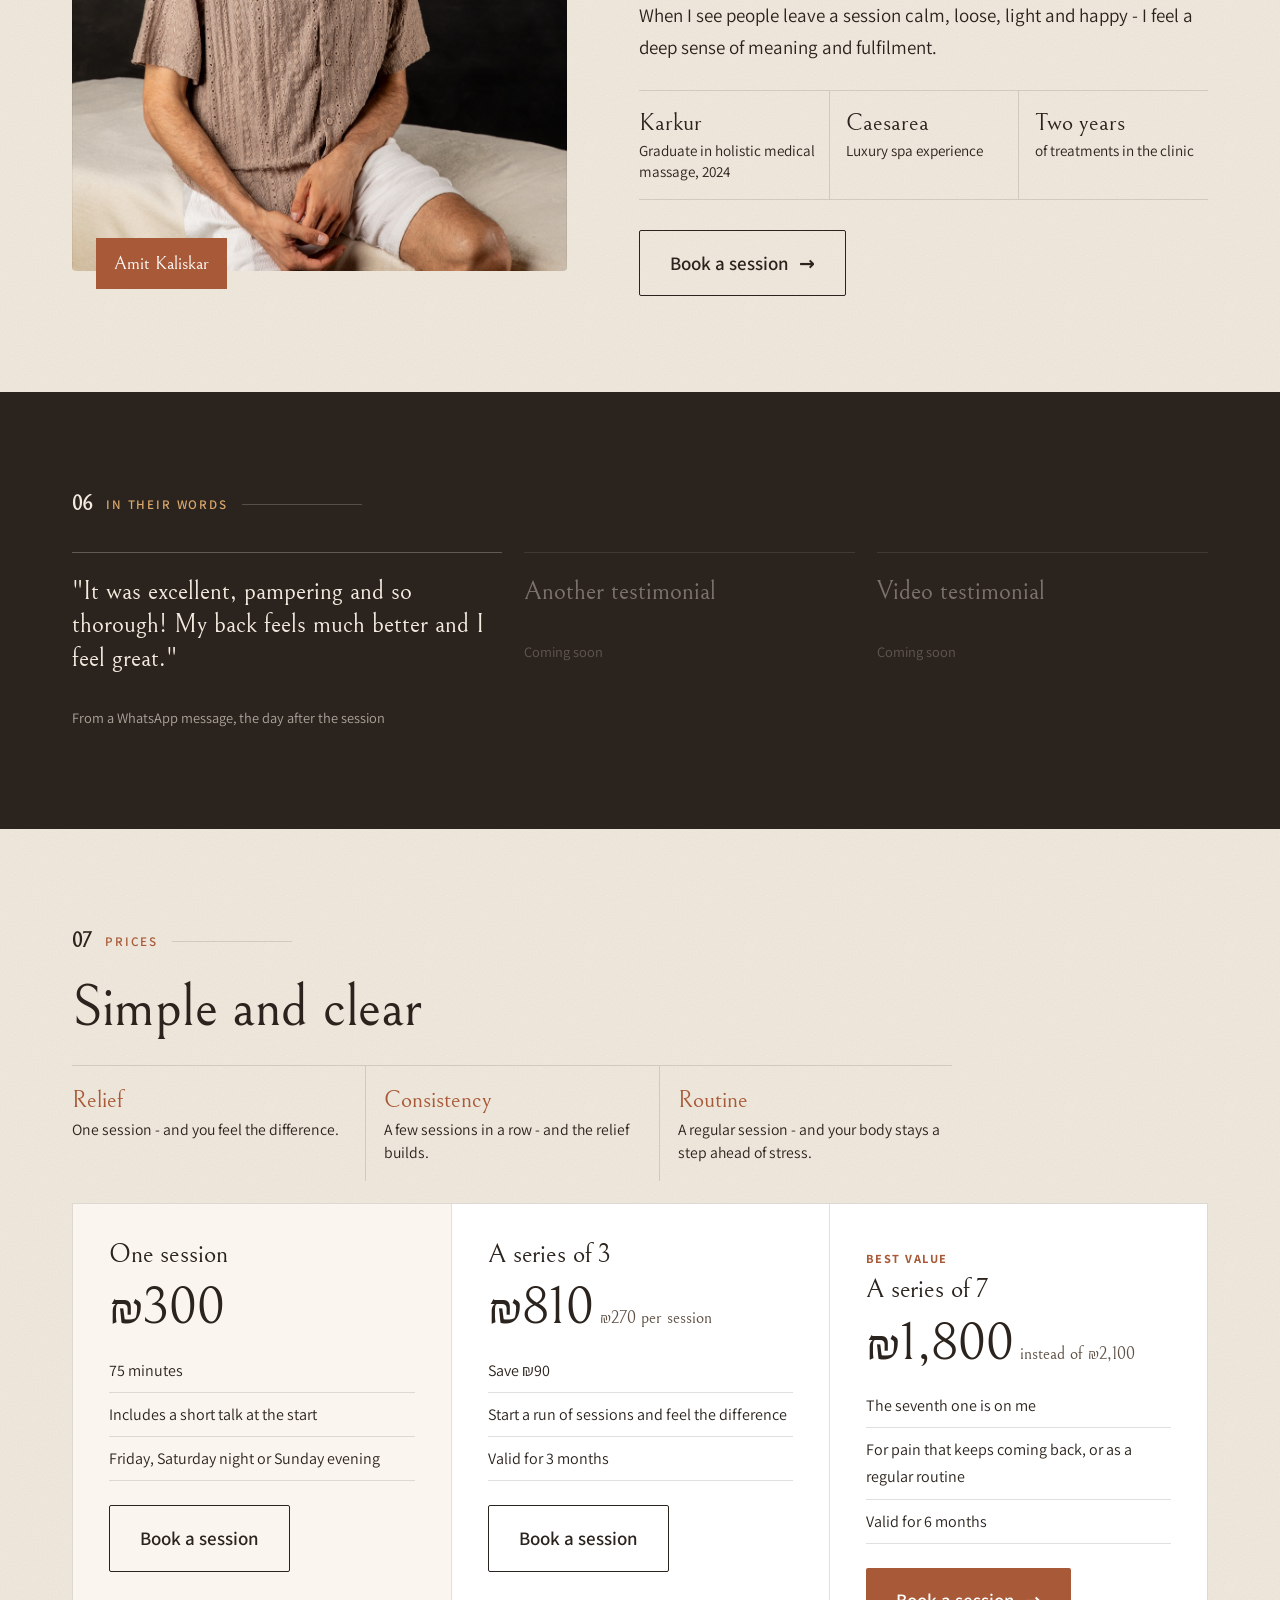
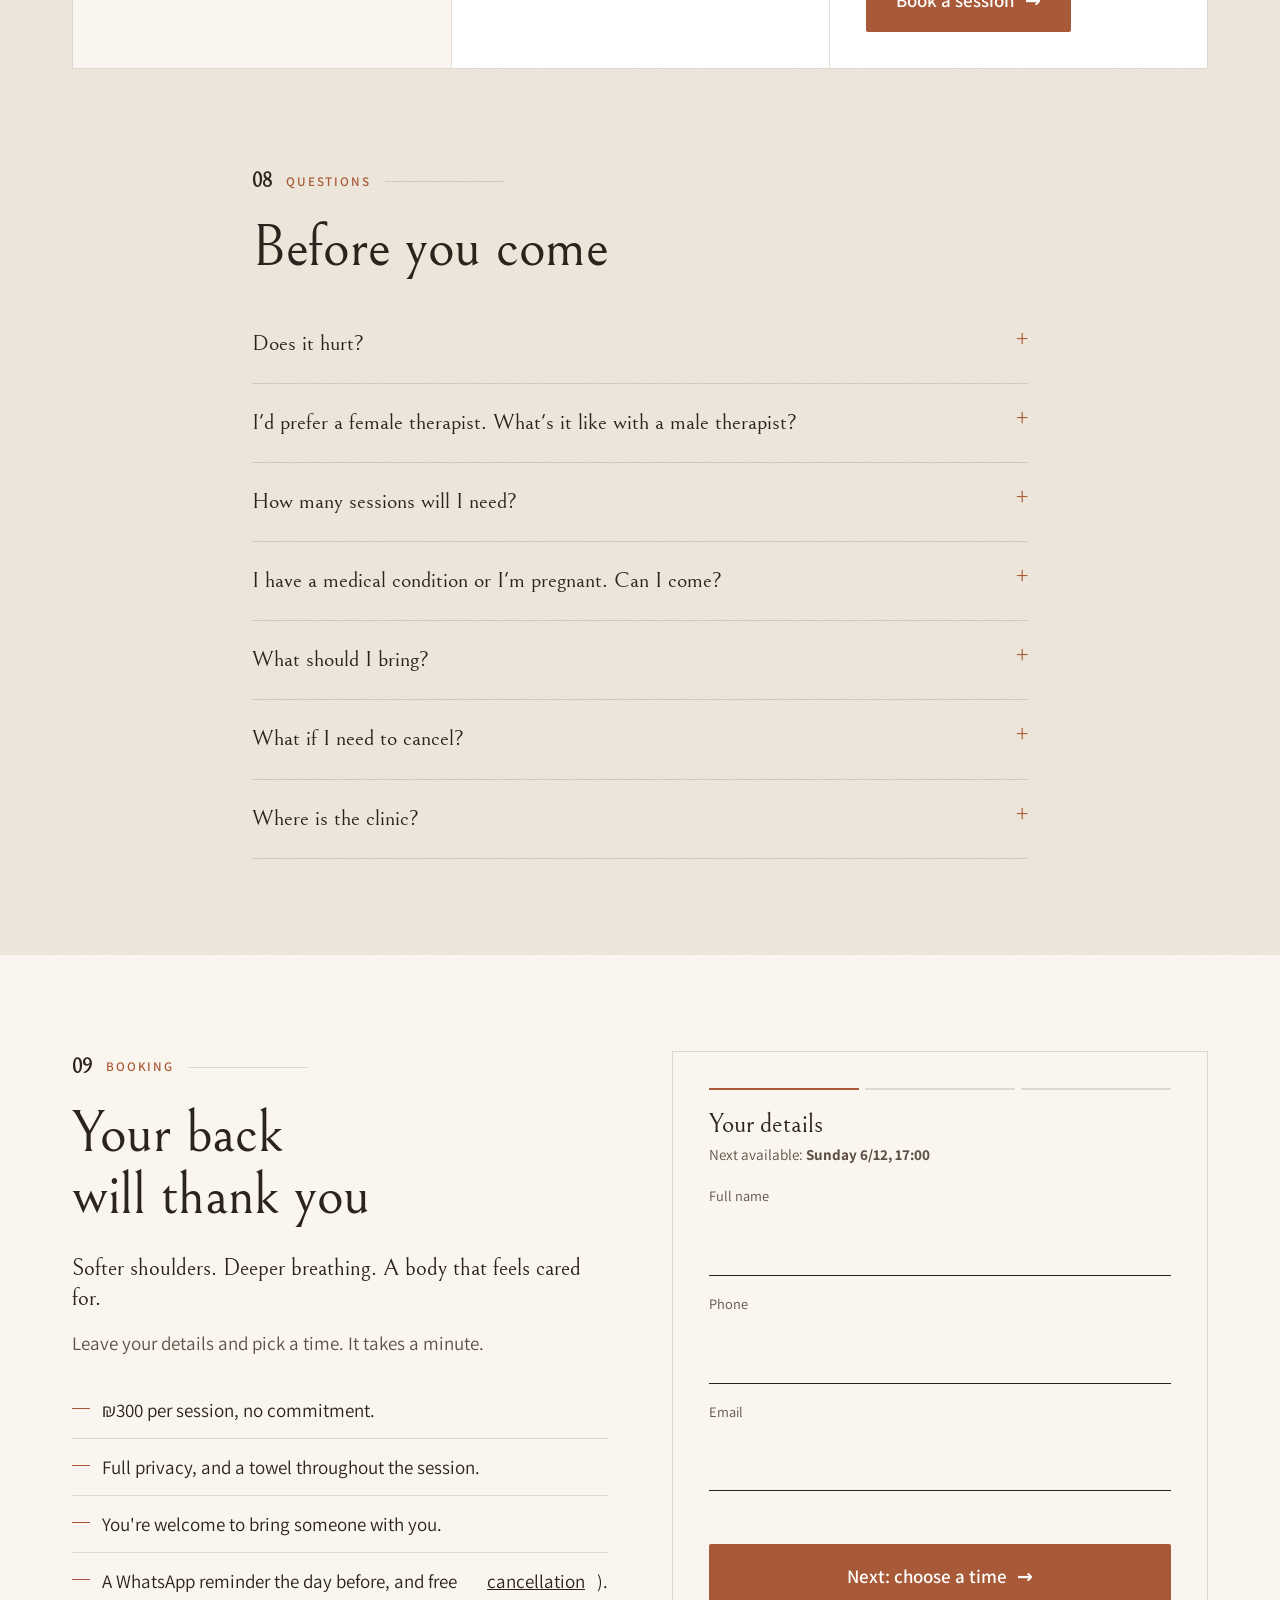
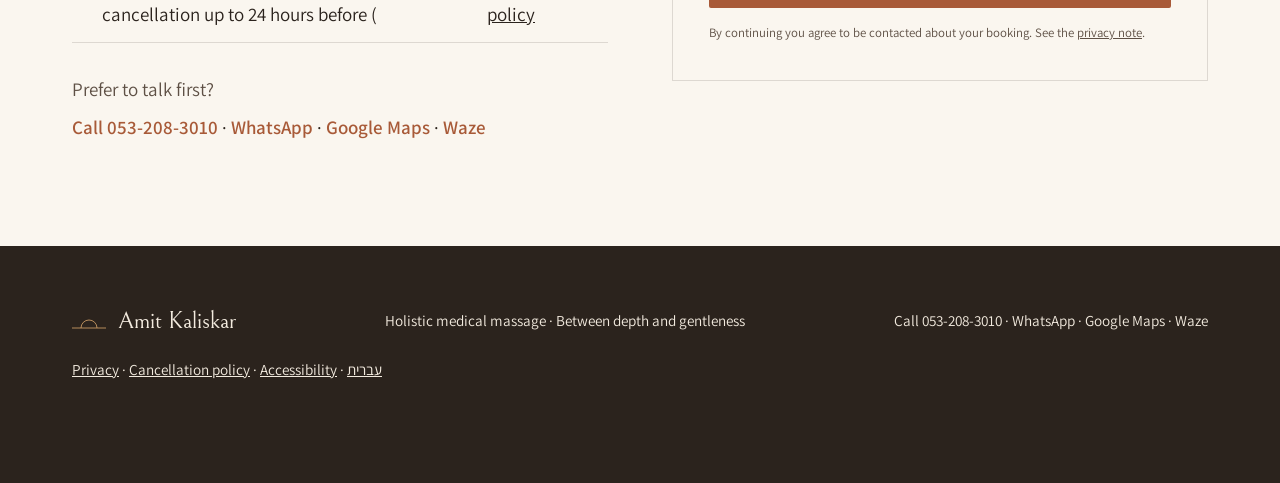
==== commit 976a4ce4: "Accessibility menu and statement, cancellation policy Co-Authored-By: Claude Opus 5.5 <noreply@anthr" ====
--- a/en/index.html
+++ b/en/index.html
@@ -26,8 +26,10 @@
   <!-- All settings (booking link, Pixel ID, phone, address, hours, media) live in ../config.js -->
   <script src="../config.js"></script>
   <script src="../site.js"></script>
+  <script src="../a11y.js" defer></script>
 </head>
 <body class="has-sticky">
+  <a class="skip-link" href="#main">Skip to content</a>
 
   <!-- Horizon symbol (line + half sun), reused as the logo mark -->
   <svg width="0" height="0" style="position:absolute" aria-hidden="true">
@@ -62,7 +64,7 @@
     </div>
   </header>
 
-  <main>
+  <main id="main" tabindex="-1">
     <div class="proof">
       <div class="wrap">
         <div>
@@ -224,6 +226,7 @@
         <details><summary>How many sessions will I need?</summary><p>Many people feel relief after the first session. For long-standing pain that keeps coming back, a few sessions in a row are usually worth it - that's what the series of 3 and 7 are for.</p></details>
         <details><summary>I have a medical condition or I'm pregnant. Can I come?</summary><p>Tell me before the session. In some cases we'll adapt the treatment, and sometimes we'll ask for a doctor's OK first.</p></details>
         <details><summary>What should I bring?</summary><p>Nothing. Towels and oils are at the clinic. Try to arrive a few minutes early, without rushing.</p></details>
+        <details><summary>What if I need to cancel?</summary><p>You can cancel or reschedule free of charge up to 24 hours before the session, with a WhatsApp message. Later than that: 50% of the price. Illness, reserve duty or an emergency: no charge. <a href="cancellation.html">Full cancellation policy</a>.</p></details>
         <details><summary>Where is the clinic?</summary><p>Derech HaArava 48, Geva Carmel - close to Atlit, Ein Hod, Tirat Carmel and south Haifa.</p></details>
       </div>
     </section>
@@ -240,7 +243,7 @@
             <li>₪300 per session, no commitment.</li>
             <li>Full privacy, and a towel throughout the session.</li>
             <li>You're welcome to bring someone with you.</li>
-            <li>A WhatsApp reminder the day before.</li>
+            <li>A WhatsApp reminder the day before, and free cancellation up to 24 hours before (<a href="cancellation.html">cancellation policy</a>).</li>
           </ul>
           <!-- Call / WhatsApp / navigation buttons (built from config.js) -->
           <div class="talk-first">
@@ -285,7 +288,7 @@
       <a class="brand" href="#"><svg aria-hidden="true"><use href="#hz"/></svg><span data-config="THERAPIST_NAME">Amit Kaliskar</span></a>
       <p>Holistic medical massage · Between depth and gentleness</p>
       <p><span data-contact="small"></span></p>
-      <p><a href="privacy.html">Privacy</a> · <a href="../" lang="he">עברית</a></p>
+      <p><a href="privacy.html">Privacy</a> · <a href="cancellation.html">Cancellation policy</a> · <a href="accessibility.html">Accessibility</a> · <a href="../" lang="he">עברית</a></p>
     </div>
   </footer>
 
--- a/styles.css
+++ b/styles.css
@@ -342,3 +342,36 @@
 @keyframes tg-sink { from { transform: translateY(-0.12em); } }
 @keyframes tg-float { from { transform: translateY(0.1em); letter-spacing: 0.12em; } }
 @media (prefers-reduced-motion: reduce) { .tagline span { animation: none !important; } }
+
+/* ---------- Accessibility ---------- */
+.skip-link { position: absolute; inset-inline-start: 12px; top: -60px; z-index: 10000; background: var(--ink); color: #fff; padding: 10px 16px; border-radius: 6px; text-decoration: none; }
+.skip-link:focus { top: 12px; }
+a:focus-visible, button:focus-visible, summary:focus-visible, input:focus-visible, select:focus-visible, textarea:focus-visible, [tabindex]:focus-visible { outline: 3px solid var(--clay); outline-offset: 3px; }
+input:focus-visible { outline: 3px solid var(--clay); }
+
+.a11y-btn { position: fixed; inset-inline-start: 0; top: 50%; transform: translateY(-50%); z-index: 9000; width: 48px; height: 48px; border: 0; border-start-end-radius: 10px; border-end-end-radius: 10px; background: var(--ink); color: #fff; cursor: pointer; display: grid; place-items: center; box-shadow: 0 4px 14px rgba(0, 0, 0, 0.25); }
+[dir="rtl"] .a11y-btn { border-radius: 10px 0 0 10px; inset-inline-start: auto; inset-inline-end: 0; }
+.a11y-btn:hover { background: var(--clay); }
+.a11y-panel { position: fixed; top: 50%; transform: translateY(-50%); inset-inline-end: 56px; z-index: 9001; width: min(300px, calc(100vw - 72px)); background: #fff; color: #1b1612; border-radius: 12px; padding: 14px; box-shadow: 0 12px 40px rgba(0, 0, 0, 0.3); display: grid; gap: 8px; font-family: var(--sans); font-size: 16px; }
+[dir="ltr"] .a11y-panel { inset-inline-end: auto; inset-inline-start: 56px; }
+.a11y-panel[hidden] { display: none; }
+.a11y-head { display: flex; justify-content: space-between; align-items: center; font-size: 1.1rem; }
+.a11y-x { border: 0; background: none; font-size: 1.6rem; line-height: 1; cursor: pointer; color: inherit; padding: 2px 8px; }
+.a11y-row { display: grid; grid-template-columns: 1fr 1fr; gap: 8px; }
+.a11y-panel button:not(.a11y-x) { border: 1px solid #cdbfaf; background: #faf6ef; color: #1b1612; border-radius: 8px; padding: 10px 12px; font: inherit; text-align: start; cursor: pointer; }
+.a11y-panel button[aria-pressed="true"] { background: var(--ink); color: #fff; border-color: var(--ink); }
+.a11y-panel .a11y-reset { text-align: center; }
+.a11y-panel a { color: var(--clay-d); text-align: center; padding-top: 4px; }
+
+html.a11y-contrast body, html.a11y-contrast section, html.a11y-contrast .card, html.a11y-contrast .price, html.a11y-contrast footer { background: #000 !important; color: #fff !important; }
+html.a11y-contrast * { color: #fff !important; border-color: #fff !important; text-shadow: none !important; }
+html.a11y-contrast a { color: #ffe066 !important; }
+html.a11y-contrast .btn { background: #ffe066 !important; color: #000 !important; }
+html.a11y-contrast .hero::after { background: rgba(0, 0, 0, 0.75) !important; }
+html.a11y-contrast .a11y-panel, html.a11y-contrast .a11y-panel * { background: #fff !important; color: #000 !important; border-color: #000 !important; }
+html.a11y-contrast .a11y-panel button[aria-pressed="true"] { background: #000 !important; color: #fff !important; }
+html.a11y-links a { text-decoration: underline !important; text-underline-offset: 3px; outline: 2px dashed currentColor; outline-offset: 2px; }
+html.a11y-font, html.a11y-font * { font-family: Arial, "Assistant", sans-serif !important; letter-spacing: 0.01em !important; }
+html.a11y-still *, html.a11y-still *::before, html.a11y-still *::after { animation: none !important; transition: none !important; scroll-behavior: auto !important; }
+@media (prefers-reduced-motion: reduce) { html { scroll-behavior: auto; } }
+@media print { .a11y-btn, .a11y-panel, .skip-link { display: none !important; } }
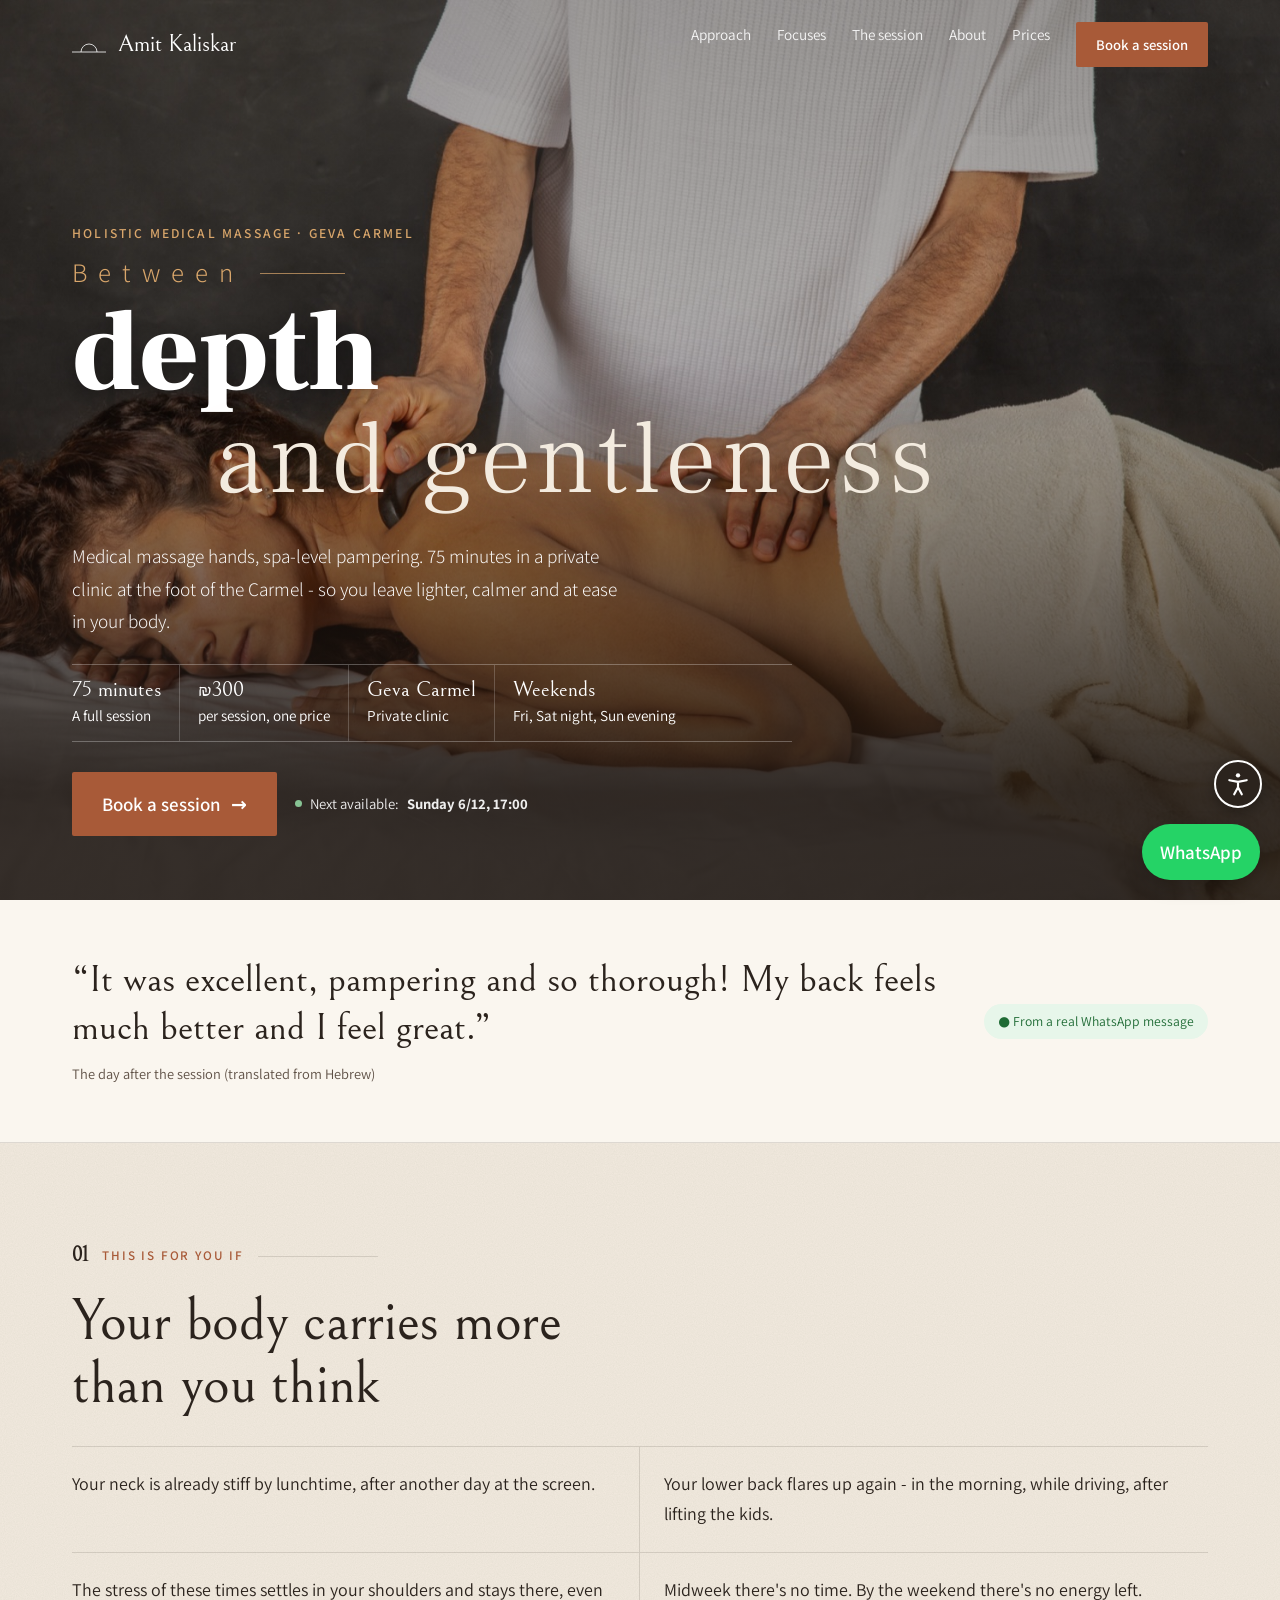
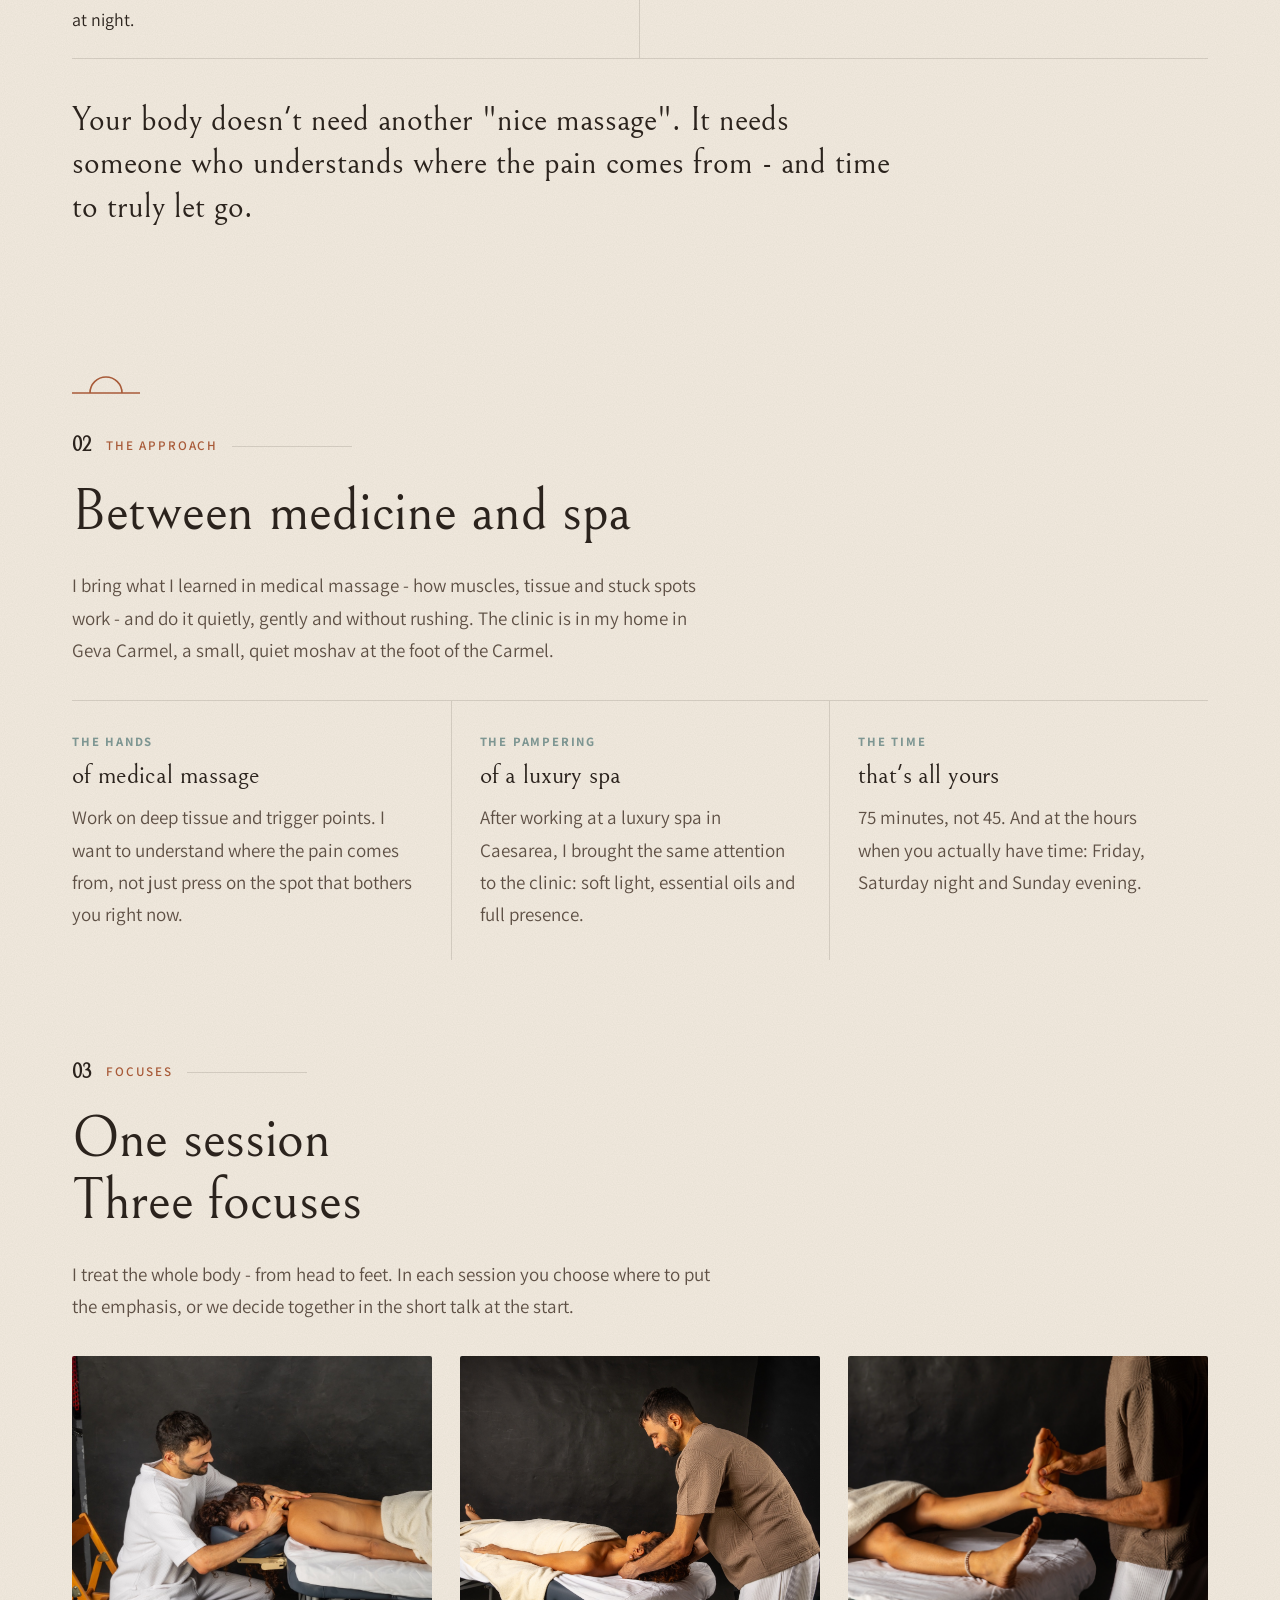
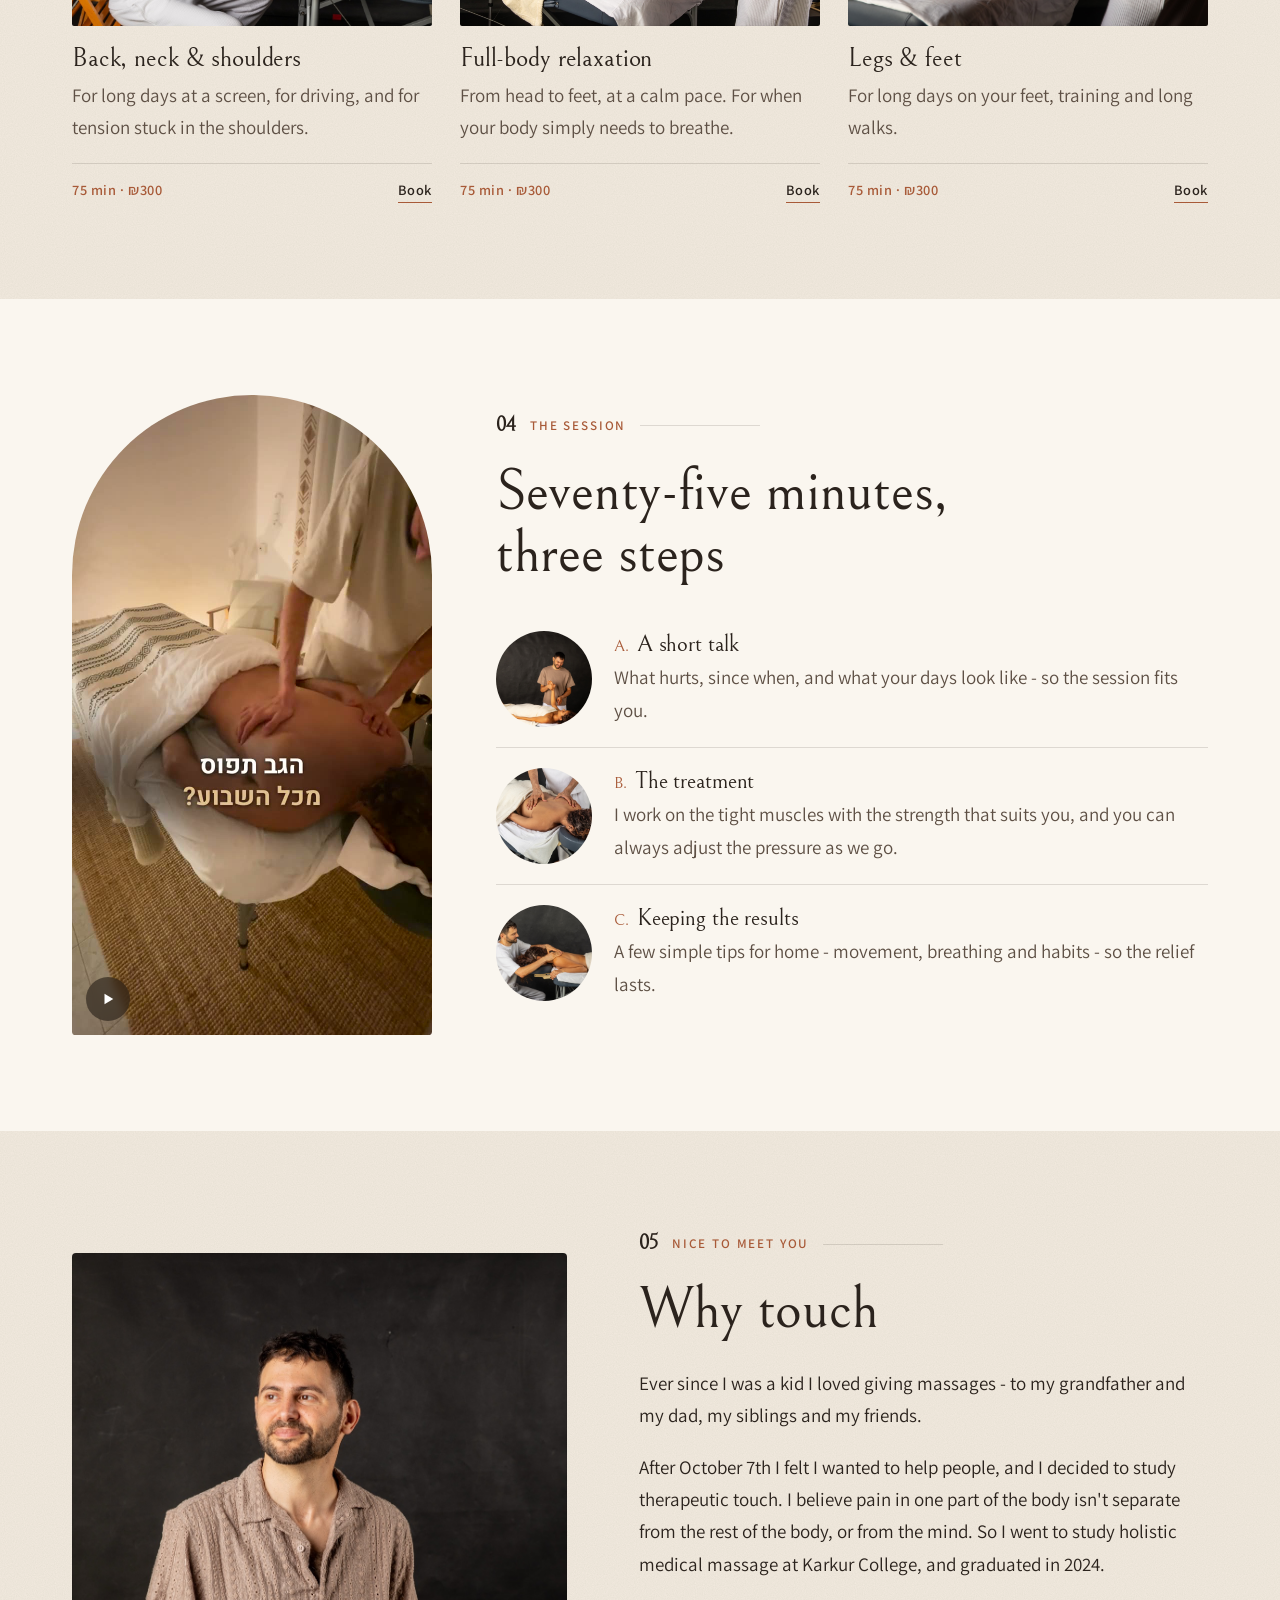
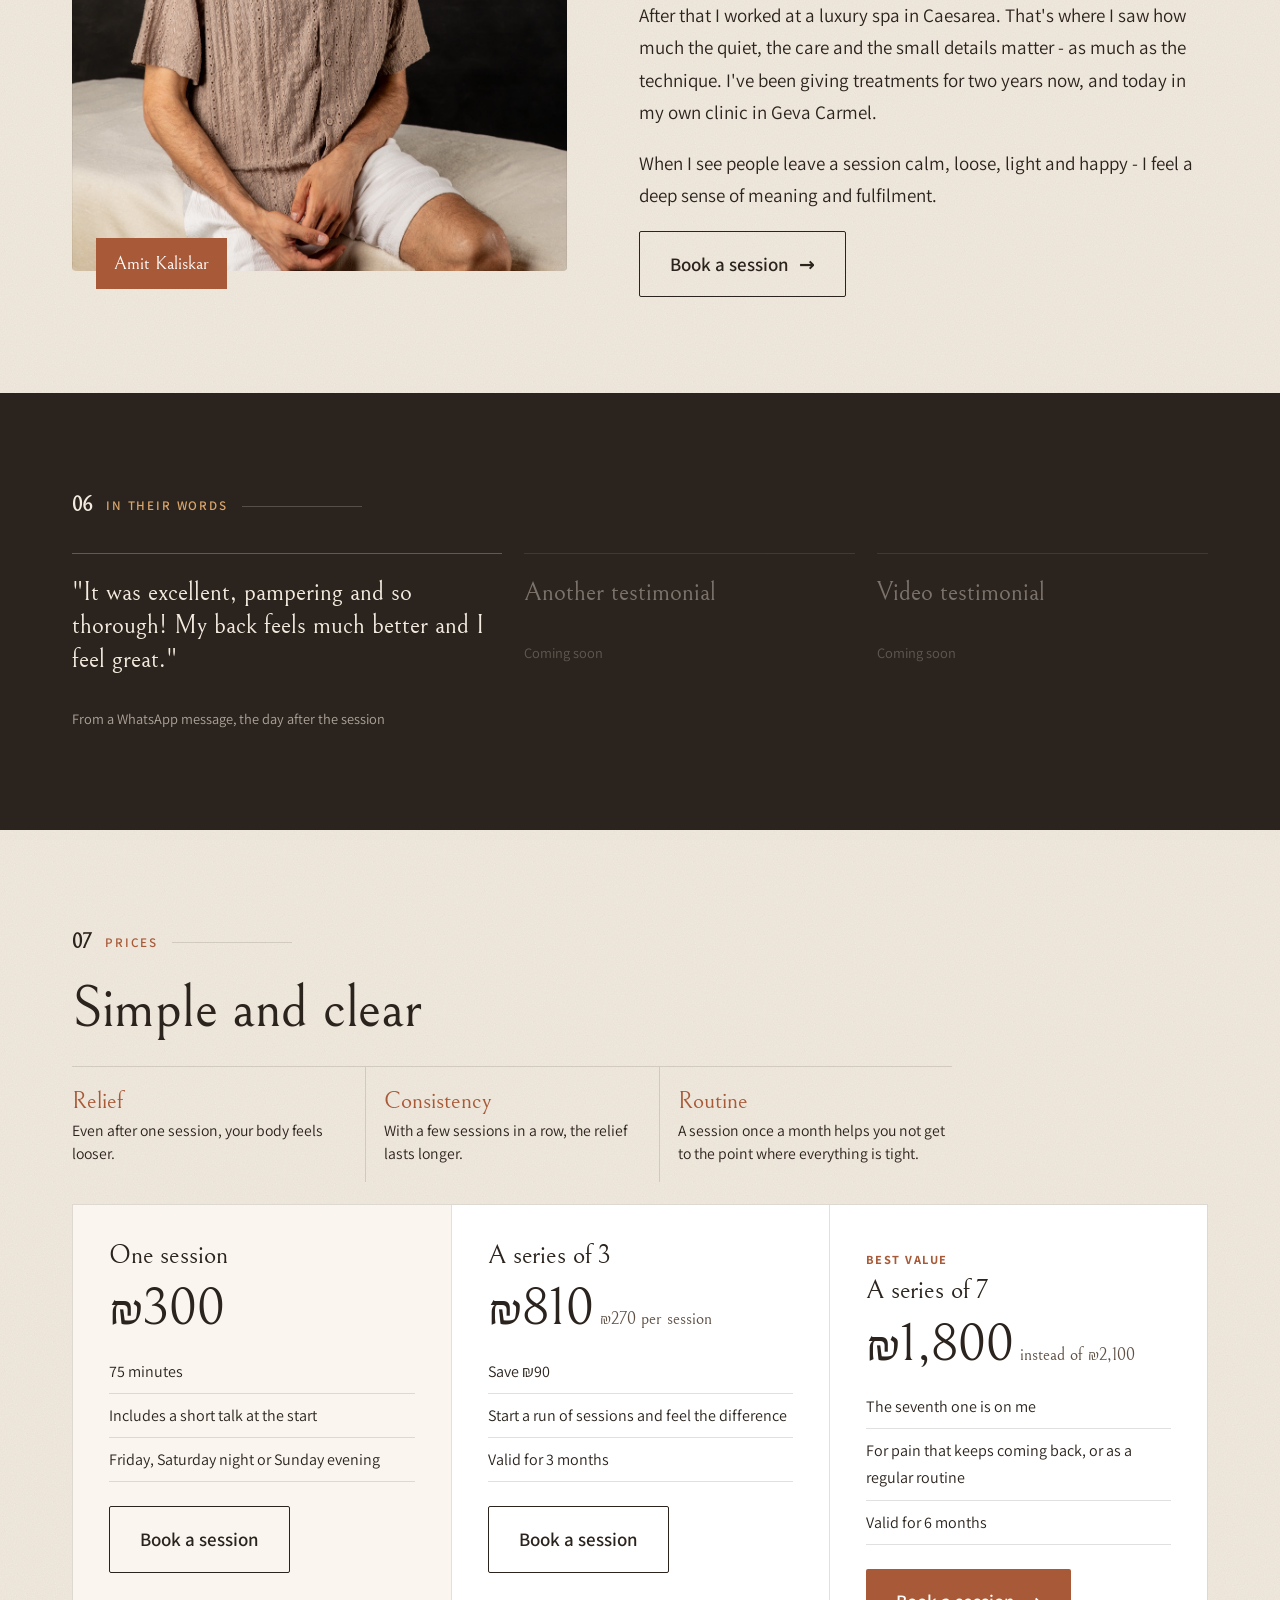
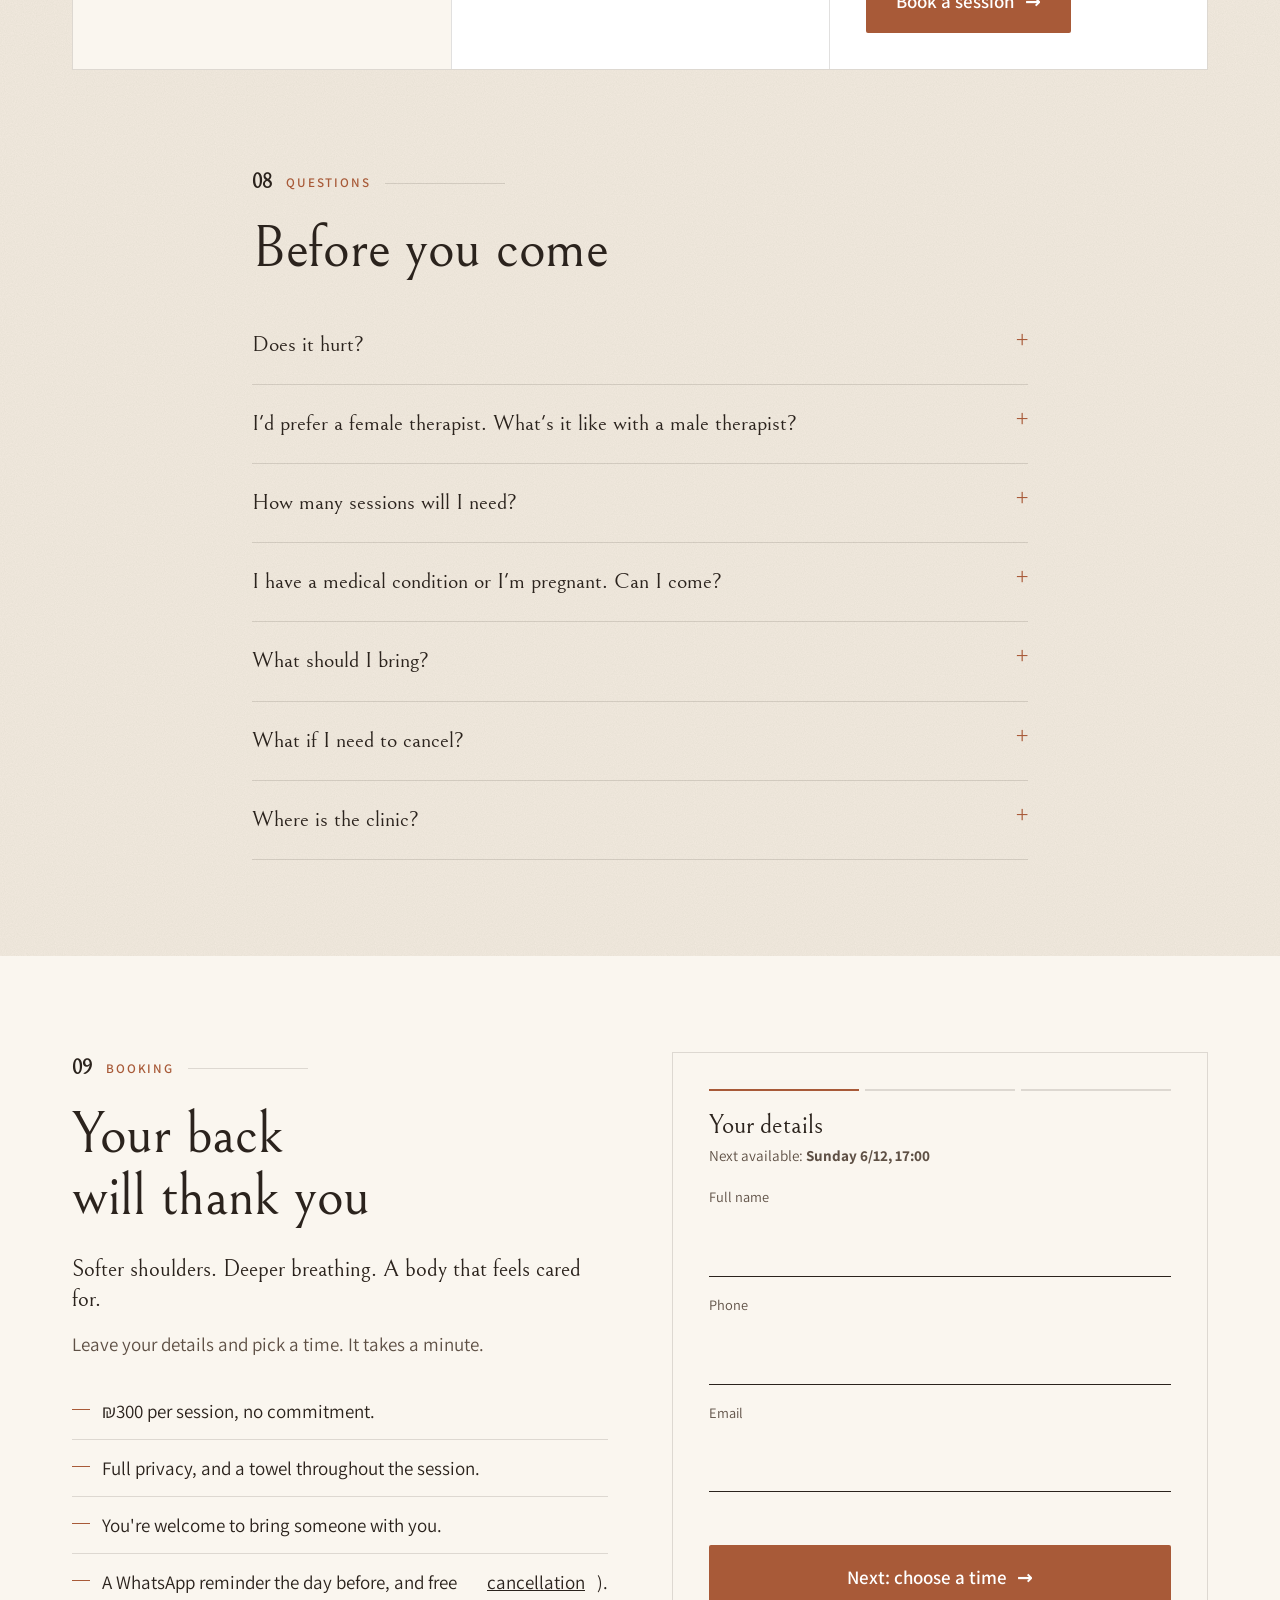
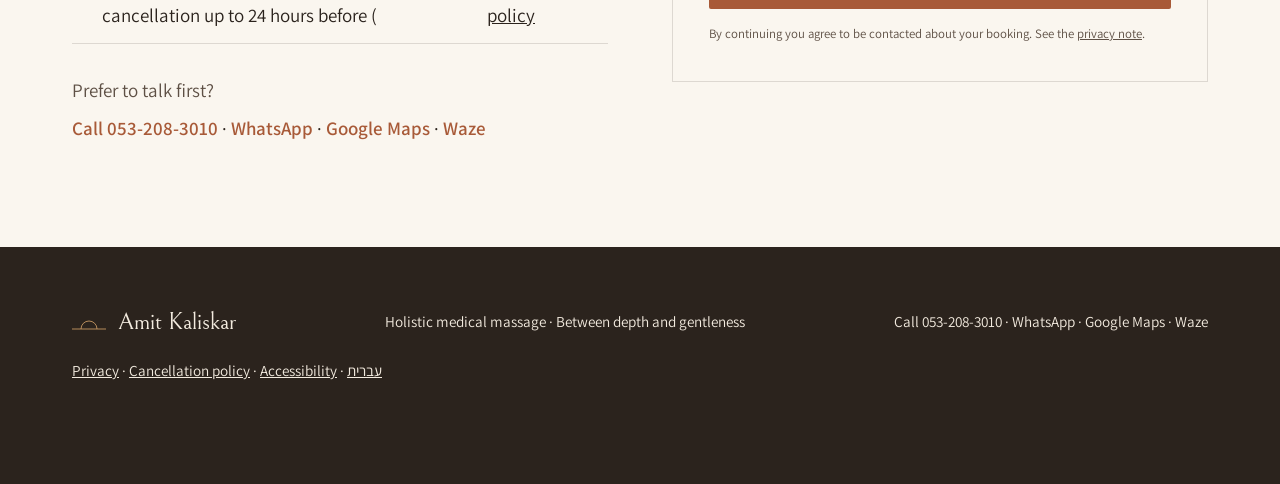
==== commit 3fab3740: "More personal copy; accessibility button in corner Co-Authored-By: Claude Opus 5.5 <noreply@anthropi" ====
--- a/en/index.html
+++ b/en/index.html
@@ -21,12 +21,12 @@
   <link rel="preconnect" href="https://fonts.googleapis.com">
   <link rel="preconnect" href="https://fonts.gstatic.com" crossorigin>
   <link href="https://fonts.googleapis.com/css2?family=Assistant:wght@300;400;600;700&family=Bellefair&family=Frank+Ruhl+Libre:wght@300;900&display=swap" rel="stylesheet">
-  <link rel="stylesheet" href="../styles.css">
+  <link rel="stylesheet" href="../styles.css?v=1113c">
 
   <!-- All settings (booking link, Pixel ID, phone, address, hours, media) live in ../config.js -->
   <script src="../config.js"></script>
   <script src="../site.js"></script>
-  <script src="../a11y.js" defer></script>
+  <script src="../a11y.js?v=1113c" defer></script>
 </head>
 <body class="has-sticky">
   <a class="skip-link" href="#main">Skip to content</a>
@@ -96,9 +96,9 @@
         <svg class="horizon-mark" aria-hidden="true"><use href="#hz"/></svg>
         <div class="label"><span class="num">02</span>THE APPROACH</div>
         <h2>Between medicine and spa</h2>
-        <p class="muted" style="max-width:640px">Every good massage starts with understanding the body. Most treatments pick a side: clinical and rushed, or pleasant and superficial. Here you don't have to choose.</p>
+        <p class="muted" style="max-width:640px">I bring what I learned in medical massage - how muscles, tissue and stuck spots work - and do it quietly, gently and without rushing. The clinic is in my home in Geva Carmel, a small, quiet moshav at the foot of the Carmel.</p>
         <div class="between">
-          <div><div class="tag">THE HANDS</div><h3>of medical massage</h3><p class="muted">Deep tissue and trigger points, with a thorough understanding of the body. Not just where it hurts - but why.</p></div>
+          <div><div class="tag">THE HANDS</div><h3>of medical massage</h3><p class="muted">Work on deep tissue and trigger points. I want to understand where the pain comes from, not just press on the spot that bothers you right now.</p></div>
           <div><div class="tag">THE PAMPERING</div><h3>of a luxury spa</h3><p class="muted">After working at a luxury spa in Caesarea, I brought the same attention to the clinic: soft light, essential oils and full presence.</p></div>
           <div><div class="tag">THE TIME</div><h3>that's all yours</h3><p class="muted">75 minutes, not 45. And at the hours when you actually have time: Friday, Saturday night and Sunday evening.</p></div>
         </div>
@@ -113,7 +113,7 @@
         <p class="muted" style="max-width:640px">I treat the whole body - from head to feet. In each session you choose where to put the emphasis, or we decide together in the short talk at the start.</p>
         <div class="focus">
           <article><img src="../photos/web-massage/massage-164.jpg" alt="Work on the neck and shoulders" style="object-position:30% 40%" loading="lazy"><h3>Back, neck &amp; shoulders</h3><p class="muted">For long days at a screen, for driving, and for tension stuck in the shoulders.</p><div class="meta">75 min · ₪300<a href="#book" data-focus="Back, neck &amp; shoulders">Book</a></div></article>
-          <article><img src="../photos/web-massage/massage-096.jpg" alt="Full-body massage" style="object-position:50% 50%" loading="lazy"><h3>Full-body reset</h3><p class="muted">From head to feet, at a calm pace. For when your body simply needs to breathe.</p><div class="meta">75 min · ₪300<a href="#book" data-focus="Full-body reset">Book</a></div></article>
+          <article><img src="../photos/web-massage/massage-096.jpg" alt="Full-body massage" style="object-position:50% 50%" loading="lazy"><h3>Full-body relaxation</h3><p class="muted">From head to feet, at a calm pace. For when your body simply needs to breathe.</p><div class="meta">75 min · ₪300<a href="#book" data-focus="Full-body relaxation">Book</a></div></article>
           <article><img src="../photos/web-massage/massage-113.jpg" alt="Work on the legs and feet" style="object-position:40% 50%" loading="lazy"><h3>Legs &amp; feet</h3><p class="muted">For long days on your feet, training and long walks.</p><div class="meta">75 min · ₪300<a href="#book" data-focus="Legs &amp; feet">Book</a></div></article>
         </div>
       </div>
@@ -130,8 +130,8 @@
           <div class="label"><span class="num">04</span>THE SESSION</div>
           <h2>Seventy-five minutes,<br>three steps</h2>
           <div class="steps">
-            <div class="step"><div class="thumb" data-session-photo="0"></div><div><h3><span>A.</span>A short talk</h3><p class="muted">What hurts, since when, and what your days look like - so the treatment is precise.</p></div></div>
-            <div class="step"><div class="thumb" data-session-photo="1"></div><div><h3><span>B.</span>The treatment</h3><p class="muted">Deep, precise work, at your pace and with the pressure that feels right. You can change it at any moment.</p></div></div>
+            <div class="step"><div class="thumb" data-session-photo="0"></div><div><h3><span>A.</span>A short talk</h3><p class="muted">What hurts, since when, and what your days look like - so the session fits you.</p></div></div>
+            <div class="step"><div class="thumb" data-session-photo="1"></div><div><h3><span>B.</span>The treatment</h3><p class="muted">I work on the tight muscles with the strength that suits you, and you can always adjust the pressure as we go.</p></div></div>
             <div class="step"><div class="thumb" data-session-photo="2"></div><div><h3><span>C.</span>Keeping the results</h3><p class="muted">A few simple tips for home - movement, breathing and habits - so the relief lasts.</p></div></div>
           </div>
         </div>
@@ -149,13 +149,9 @@
           <div class="label"><span class="num">05</span>NICE TO MEET YOU</div>
           <h2>Why touch</h2>
           <p>Ever since I was a kid I loved giving massages - to my grandfather and my dad, my siblings and my friends.</p>
-          <p>After October 7th I felt I wanted to help people, and I decided to study therapeutic touch. I believe pain in one part of the body isn't separate from the rest of the body, or from the mind. That's why I chose holistic medical massage, which treats the whole body and the mind.</p>
+          <p>After October 7th I felt I wanted to help people, and I decided to study therapeutic touch. I believe pain in one part of the body isn't separate from the rest of the body, or from the mind. So I went to study holistic medical massage at Karkur College, and graduated in 2024.</p>
+          <p>After that I worked at a luxury spa in Caesarea. That's where I saw how much the quiet, the care and the small details matter - as much as the technique. I've been giving treatments for two years now, and today in my own clinic in Geva Carmel.</p>
           <p>When I see people leave a session calm, loose, light and happy - I feel a deep sense of meaning and fulfilment.</p>
-          <div class="creds">
-            <div><b>Karkur</b>Graduate in holistic medical massage, 2024</div>
-            <div><b>Caesarea</b>Luxury spa experience</div>
-            <div><b>Two years</b>of treatments in the clinic</div>
-          </div>
           <a class="btn line" href="#book">Book a session <span class="arr">→</span></a>
         </div>
       </div>
@@ -180,9 +176,9 @@
         <div class="label"><span class="num">07</span>PRICES</div>
         <h2>Simple and clear</h2>
         <div class="routine">
-          <div><b>Relief</b>One session - and you feel the difference.</div>
-          <div><b>Consistency</b>A few sessions in a row - and the relief builds.</div>
-          <div><b>Routine</b>A regular session - and your body stays a step ahead of stress.</div>
+          <div><b>Relief</b>Even after one session, your body feels looser.</div>
+          <div><b>Consistency</b>With a few sessions in a row, the relief lasts longer.</div>
+          <div><b>Routine</b>A session once a month helps you not get to the point where everything is tight.</div>
         </div>
         <div class="prices">
           <div class="price">
@@ -214,15 +210,10 @@
         <div class="label"><span class="num">08</span>QUESTIONS</div>
         <h2>Before you come</h2>
         <details><summary>Does it hurt?</summary><p>The pressure is adjusted to you and can be changed at any moment. Working on tight spots can feel intense, but always within what's comfortable.</p></details>
-        <details><summary>I'd prefer a female therapist. What's it like with a male therapist?</summary><p>It's a fair question, and people ask it a lot. Here's how it works with me:</p>
-          <ul>
-            <li>The treatment is professional and therapeutic only. In the short talk at the start we agree together which areas to work on - and only those.</li>
-            <li>You decide what to take off. Underwear stays on, and you can also stay in light clothing.</li>
-            <li>Your body is covered with a towel throughout, and only the area being treated at that moment is uncovered. The chest and intimate areas are always covered.</li>
-            <li>I check in with you about pressure and comfort throughout, and you can stop or change anything at any moment, without explaining.</li>
-            <li>If it feels more comfortable, you're welcome to bring someone with you.</li>
-            <li>Want to ask something before booking? <a class="js-wa" href="https://wa.me/972532083010" target="_blank" rel="noopener" data-ev="Contact">Message me on WhatsApp</a>.</li>
-          </ul></details>
+        <details><summary>I'd prefer a female therapist. What's it like with a male therapist?</summary><p>People ask me this a lot, and I completely understand. It matters to me that you feel comfortable from the moment you walk in until you leave.</p>
+          <p>We start with a few minutes of talking and decide together which areas to work on - and only those. You decide what to take off: underwear stays on, and you can also stay in light clothing. You're covered with a towel the whole time, and only the area I'm working on at that moment is uncovered. The chest and intimate areas are always covered.</p>
+          <p>During the session I ask how the pressure is and how you feel. If anything isn't comfortable, we can stop or change it at any moment, no explanation needed. And if you'd rather come with someone, that's completely fine.</p>
+          <p>Want to ask something before booking? <a class="js-wa" href="https://wa.me/972532083010" target="_blank" rel="noopener" data-ev="Contact">Message me on WhatsApp</a>.</p></details>
         <details><summary>How many sessions will I need?</summary><p>Many people feel relief after the first session. For long-standing pain that keeps coming back, a few sessions in a row are usually worth it - that's what the series of 3 and 7 are for.</p></details>
         <details><summary>I have a medical condition or I'm pregnant. Can I come?</summary><p>Tell me before the session. In some cases we'll adapt the treatment, and sometimes we'll ask for a doctor's OK first.</p></details>
         <details><summary>What should I bring?</summary><p>Nothing. Towels and oils are at the clinic. Try to arrive a few minutes early, without rushing.</p></details>
--- a/styles.css
+++ b/styles.css
@@ -349,11 +349,11 @@
 a:focus-visible, button:focus-visible, summary:focus-visible, input:focus-visible, select:focus-visible, textarea:focus-visible, [tabindex]:focus-visible { outline: 3px solid var(--clay); outline-offset: 3px; }
 input:focus-visible { outline: 3px solid var(--clay); }
 
-.a11y-btn { position: fixed; inset-inline-start: 0; top: 50%; transform: translateY(-50%); z-index: 9000; width: 48px; height: 48px; border: 0; border-start-end-radius: 10px; border-end-end-radius: 10px; background: var(--ink); color: #fff; cursor: pointer; display: grid; place-items: center; box-shadow: 0 4px 14px rgba(0, 0, 0, 0.25); }
-[dir="rtl"] .a11y-btn { border-radius: 10px 0 0 10px; inset-inline-start: auto; inset-inline-end: 0; }
+.a11y-btn { position: fixed; inset-inline-end: 18px; bottom: 92px; z-index: 9000; width: 48px; height: 48px; border: 2px solid #fff; border-radius: 50%; background: var(--ink); color: #fff; cursor: pointer; display: grid; place-items: center; box-shadow: 0 4px 14px rgba(0, 0, 0, 0.3); }
+.has-sticky .a11y-btn { bottom: 92px; }
+@media (max-width: 760px) { .has-sticky .a11y-btn { bottom: 96px; } }
 .a11y-btn:hover { background: var(--clay); }
-.a11y-panel { position: fixed; top: 50%; transform: translateY(-50%); inset-inline-end: 56px; z-index: 9001; width: min(300px, calc(100vw - 72px)); background: #fff; color: #1b1612; border-radius: 12px; padding: 14px; box-shadow: 0 12px 40px rgba(0, 0, 0, 0.3); display: grid; gap: 8px; font-family: var(--sans); font-size: 16px; }
-[dir="ltr"] .a11y-panel { inset-inline-end: auto; inset-inline-start: 56px; }
+.a11y-panel { position: fixed; bottom: 150px; inset-inline-end: 18px; z-index: 9001; width: min(300px, calc(100vw - 72px)); background: #fff; color: #1b1612; border-radius: 12px; padding: 14px; box-shadow: 0 12px 40px rgba(0, 0, 0, 0.3); display: grid; gap: 8px; font-family: var(--sans); font-size: 16px; }
 .a11y-panel[hidden] { display: none; }
 .a11y-head { display: flex; justify-content: space-between; align-items: center; font-size: 1.1rem; }
 .a11y-x { border: 0; background: none; font-size: 1.6rem; line-height: 1; cursor: pointer; color: inherit; padding: 2px 8px; }
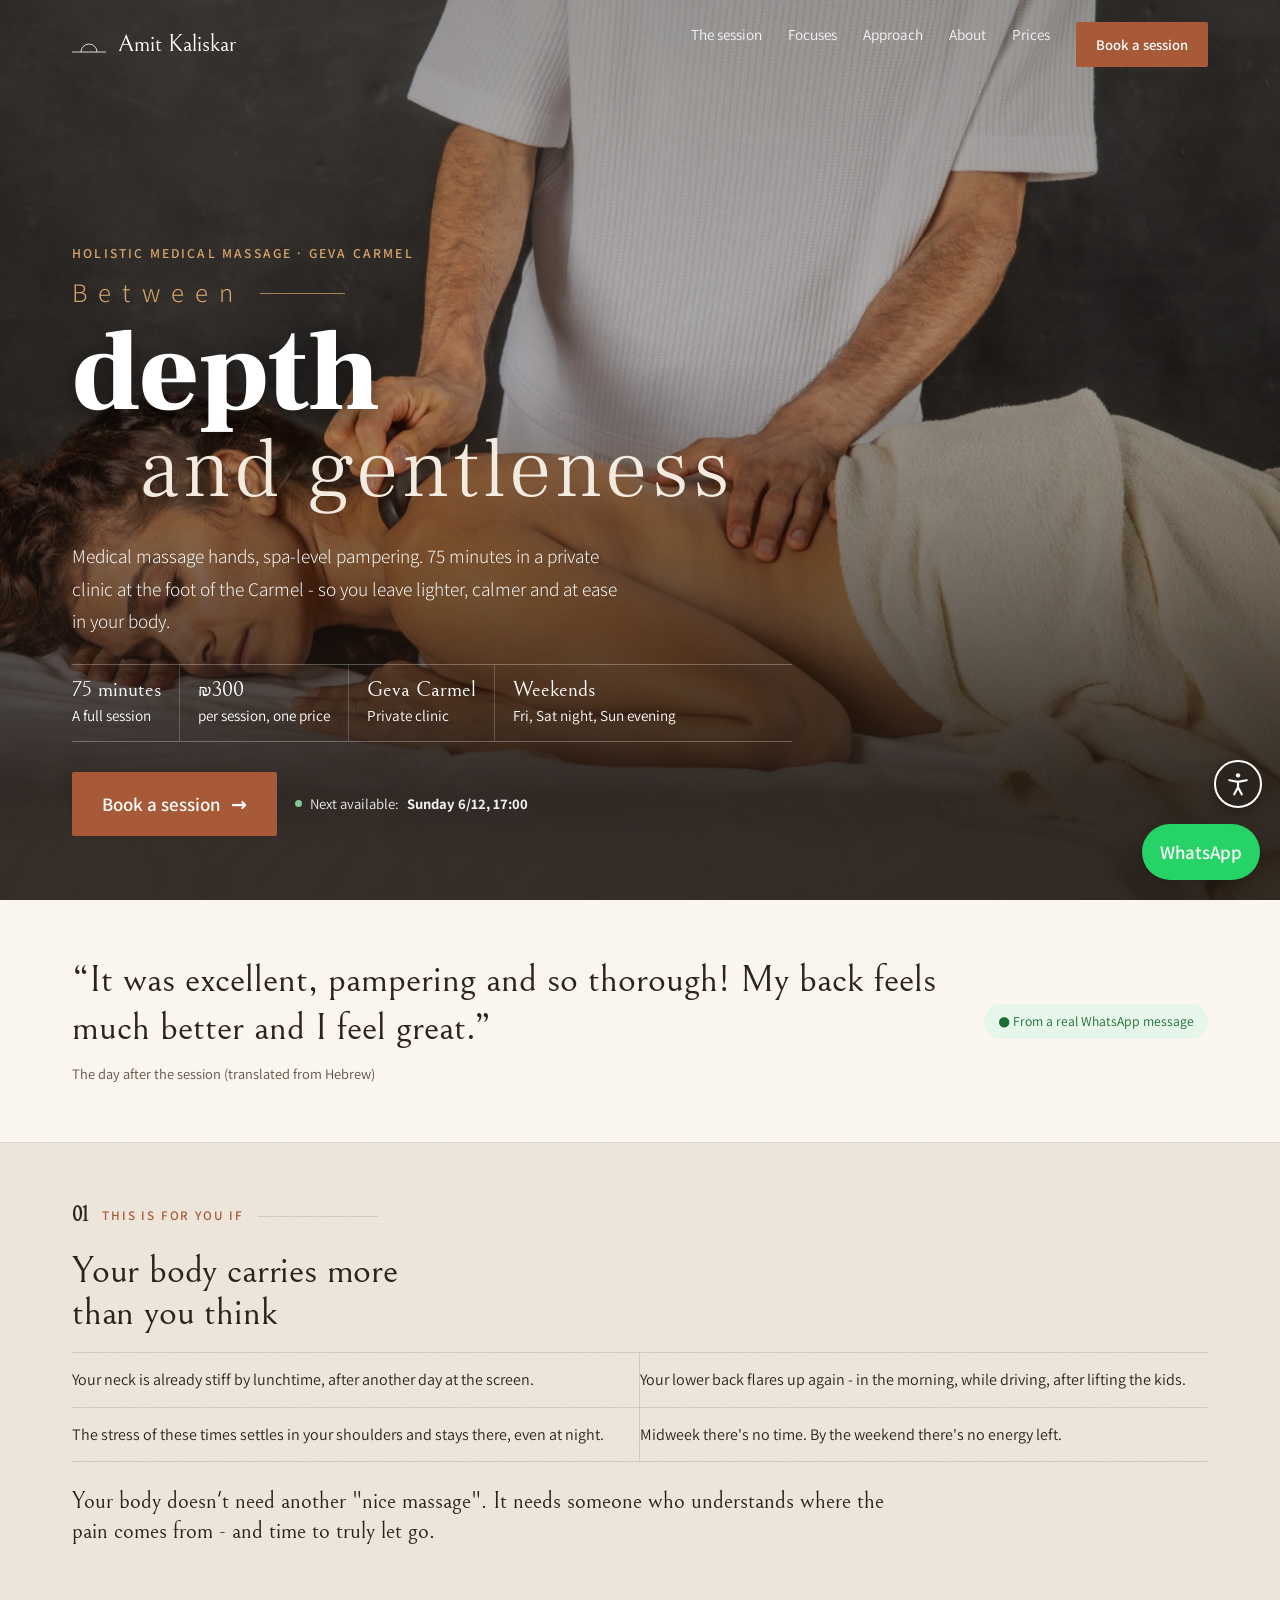
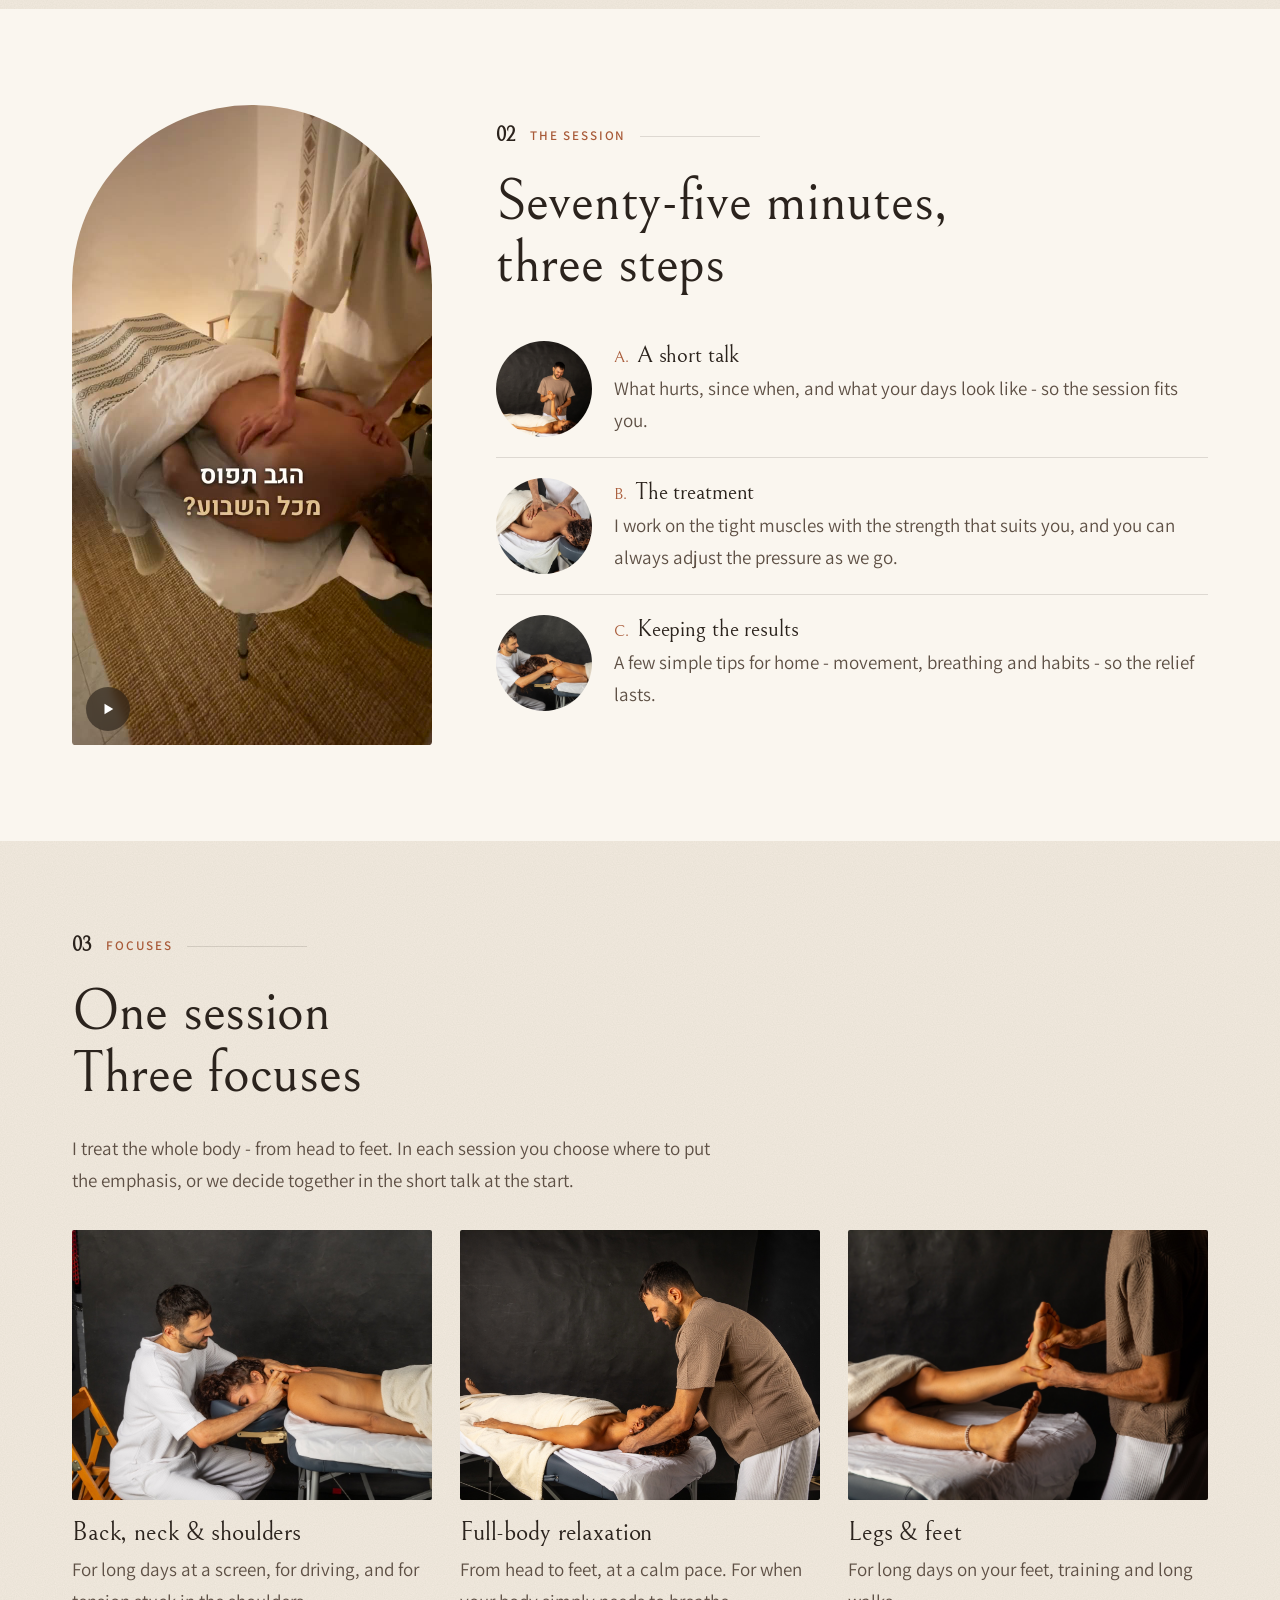
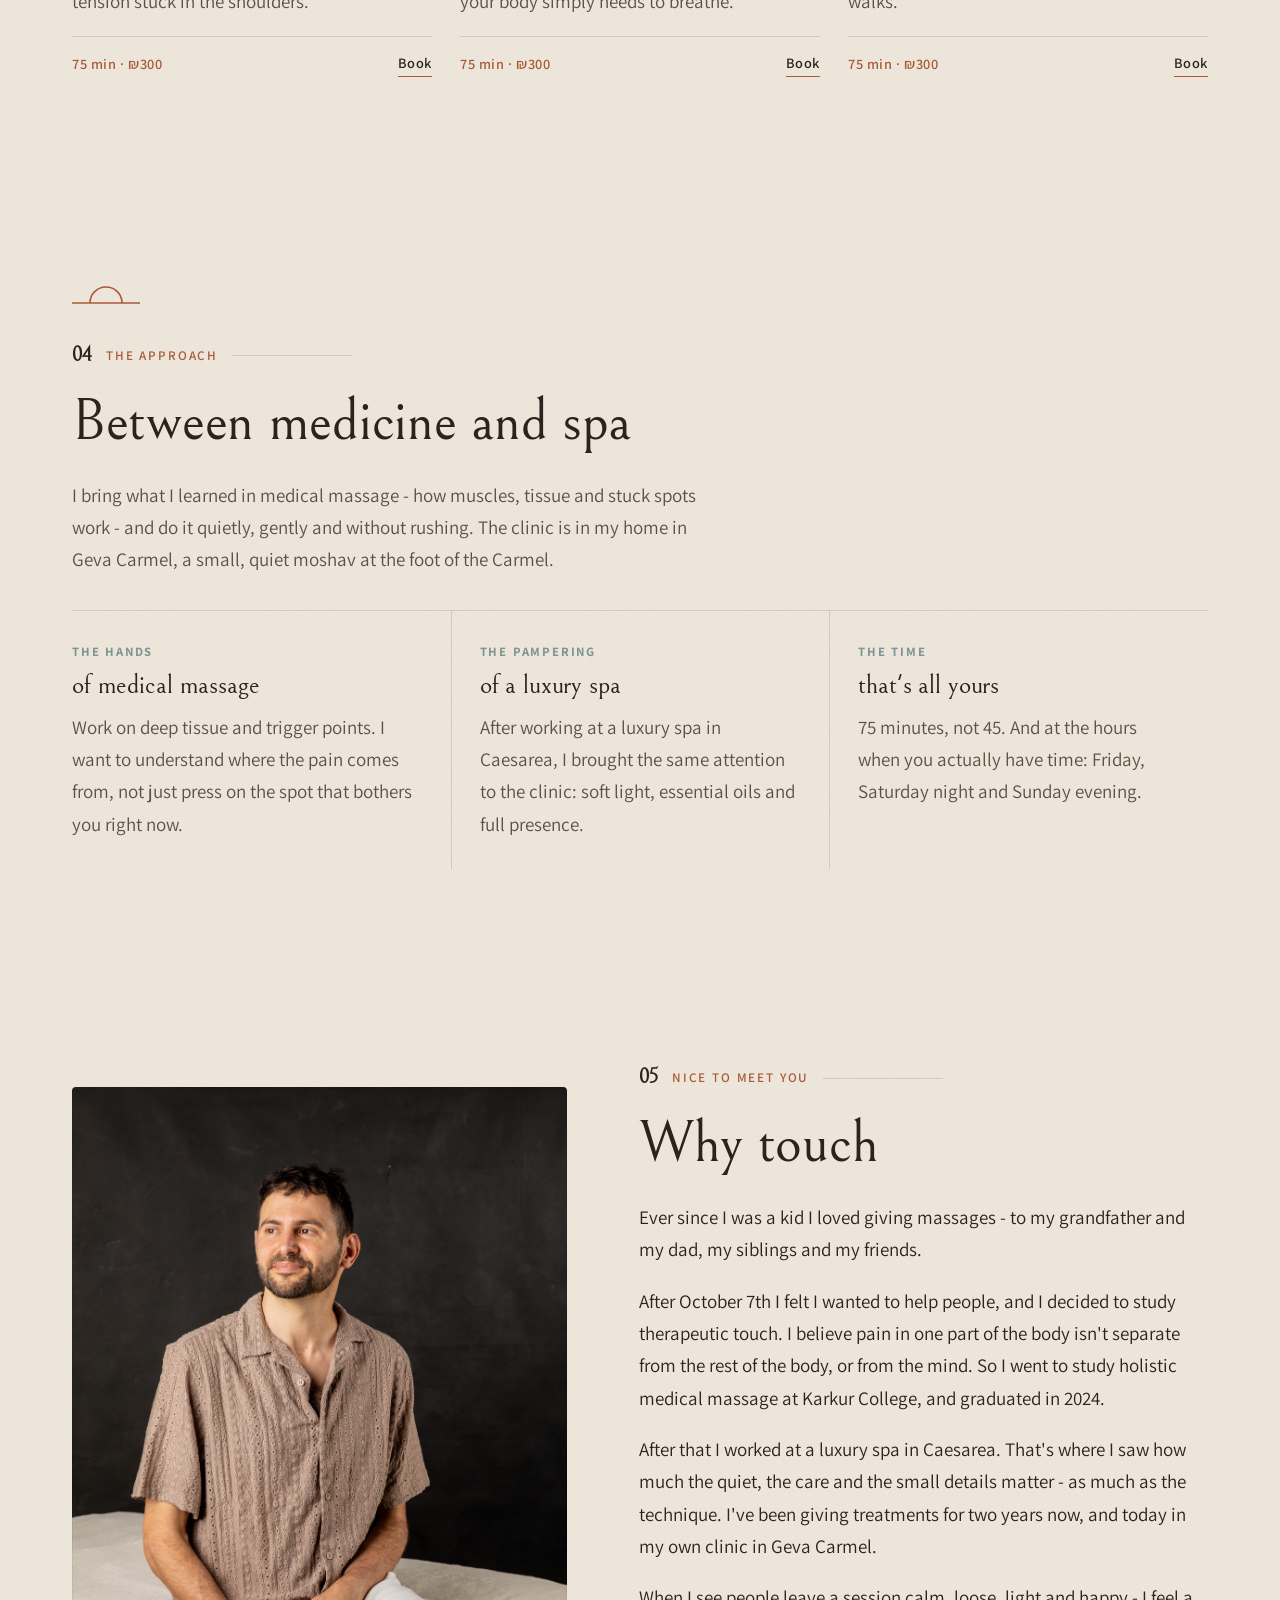
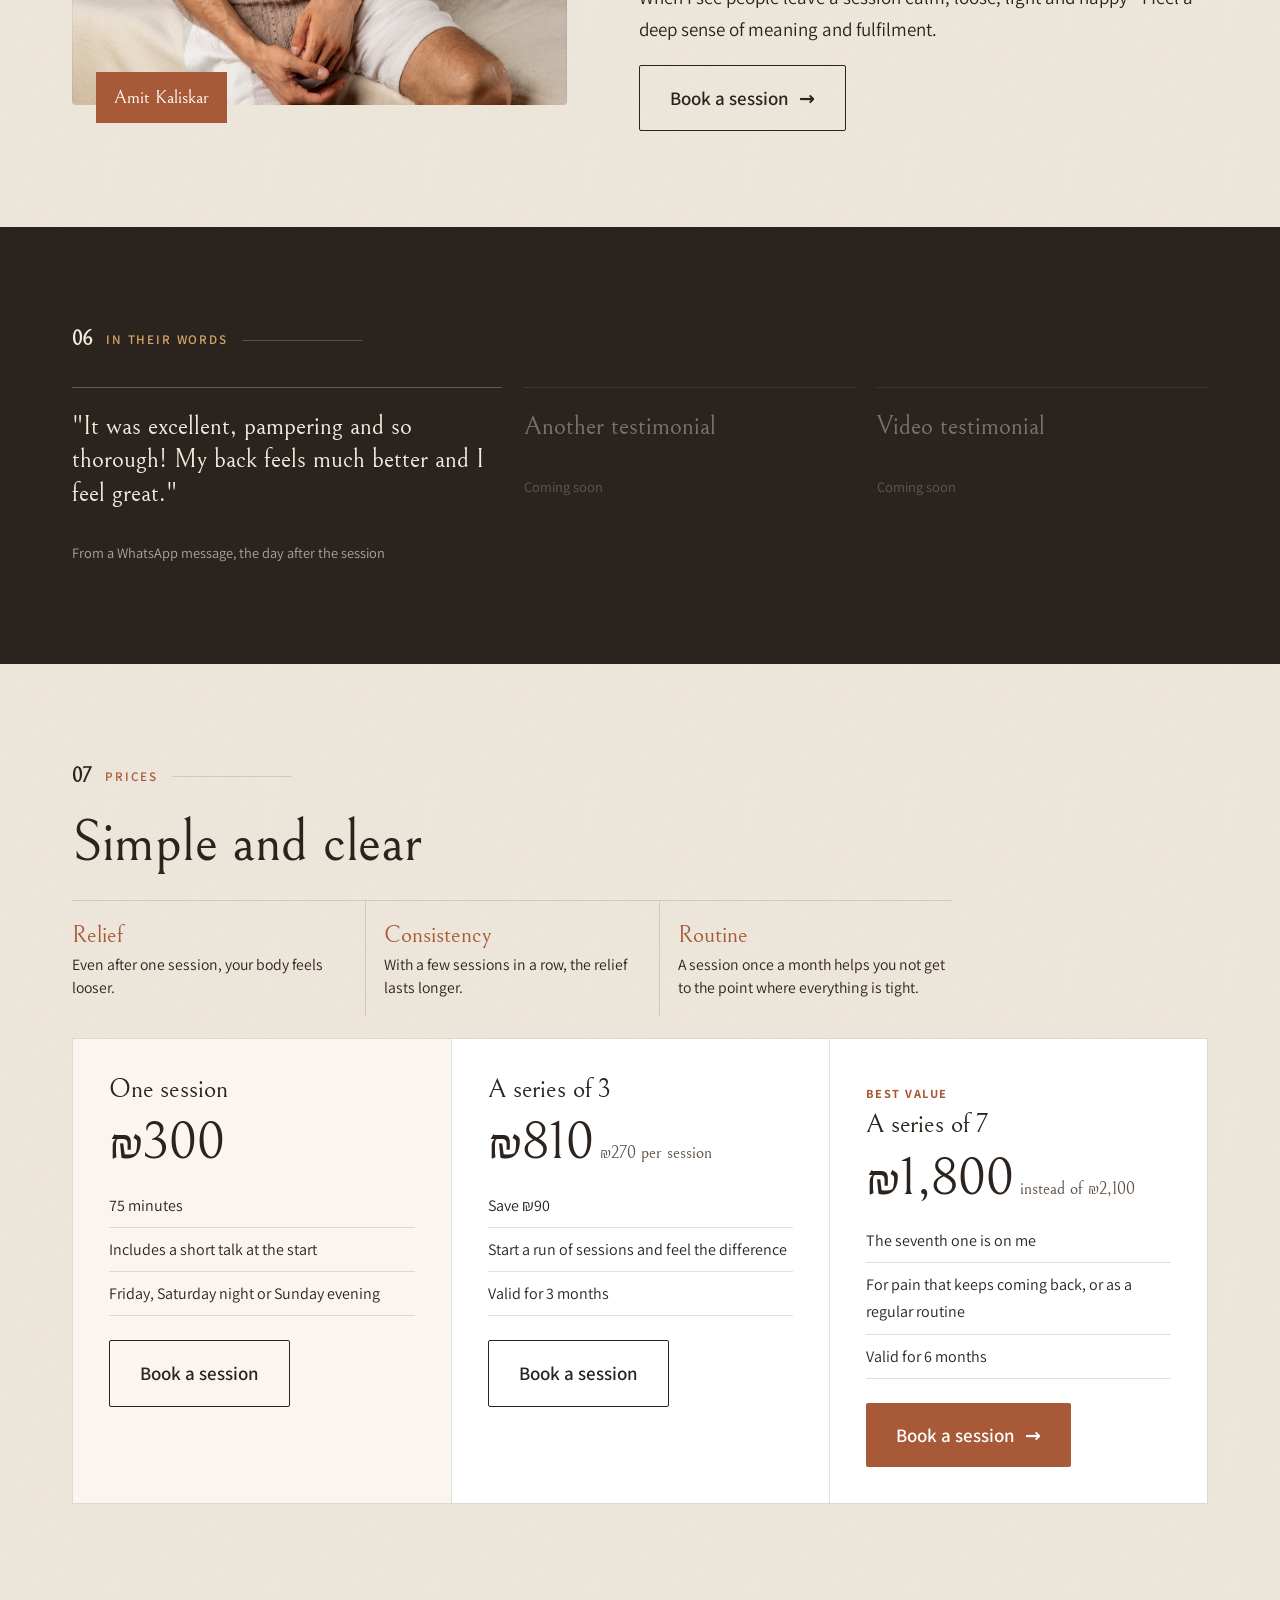
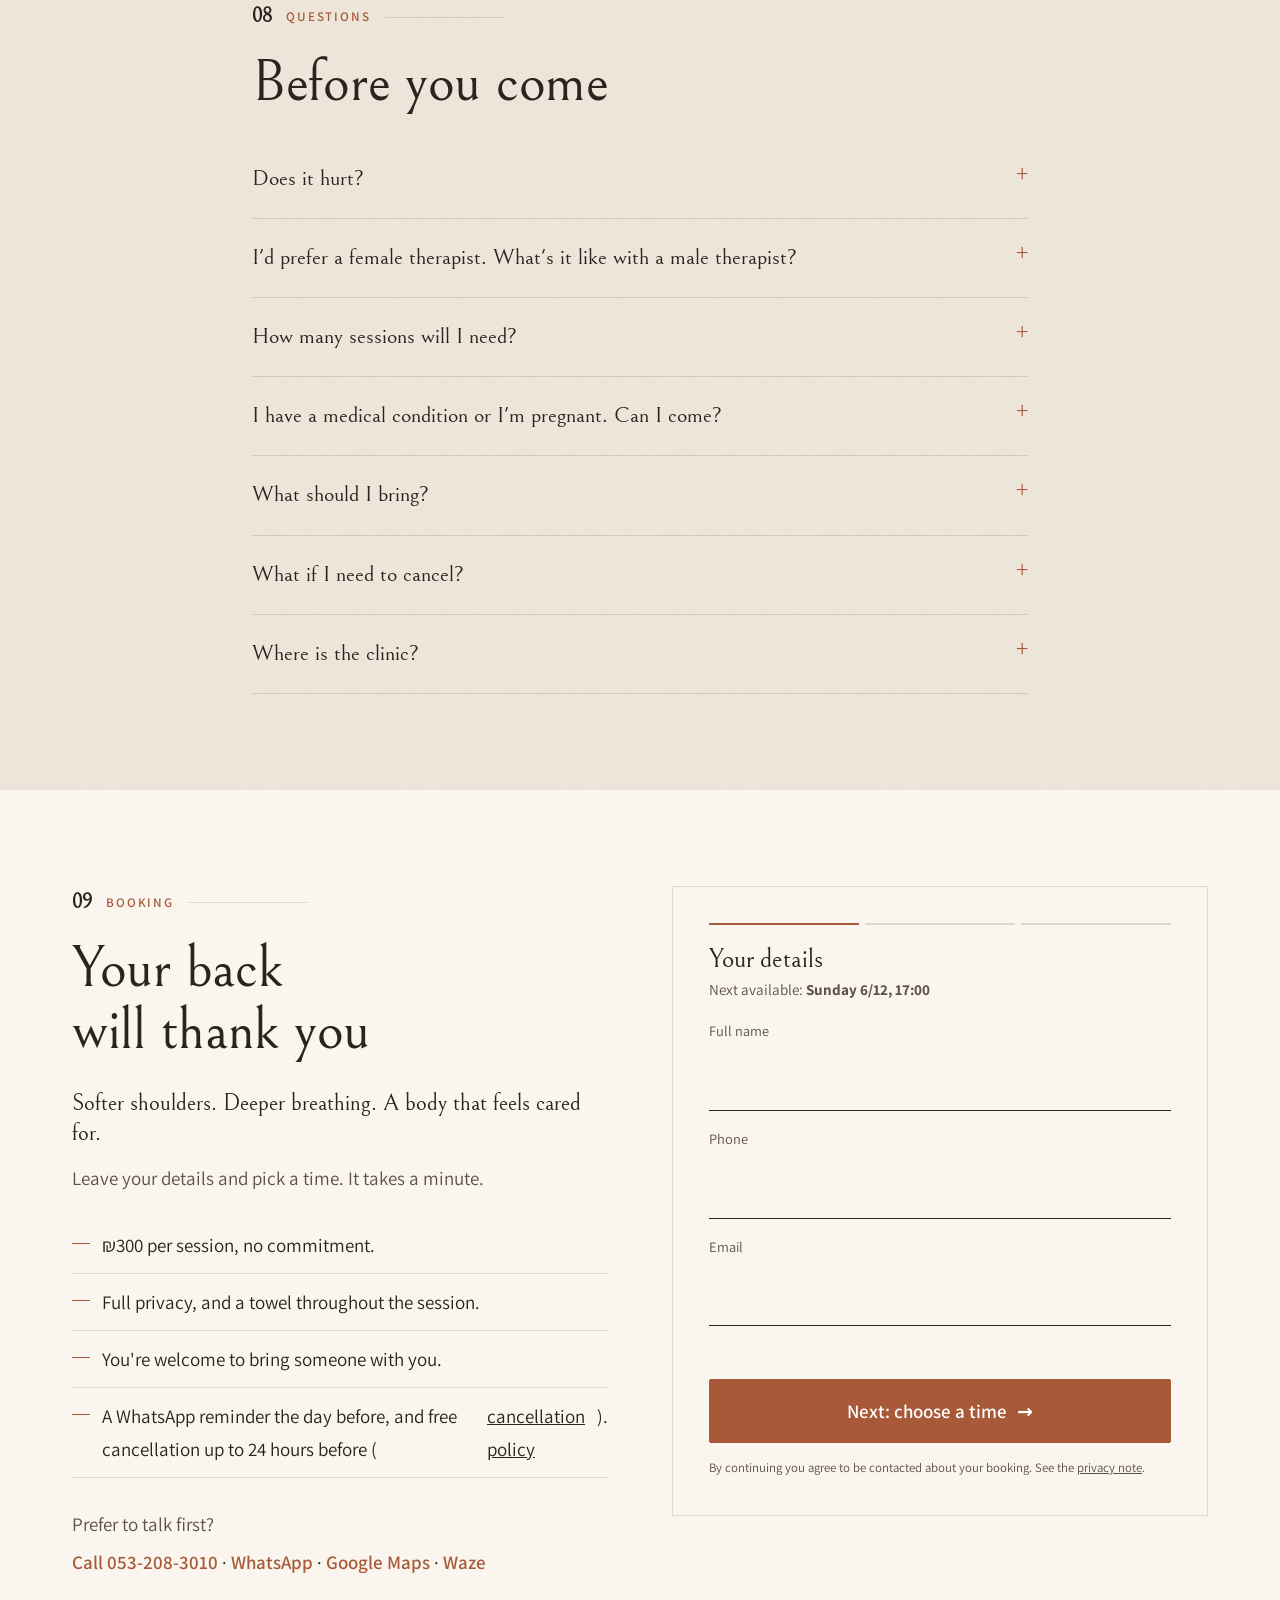
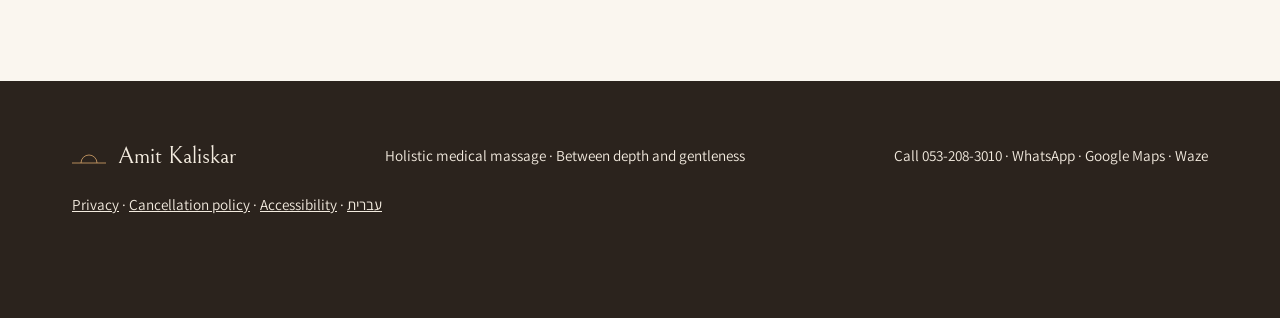
==== commit f95a2276: "New section order; English tagline fix Co-Authored-By: Claude Opus 5.5 <noreply@anthropic.com>" ====
--- a/en/index.html
+++ b/en/index.html
@@ -21,7 +21,7 @@
   <link rel="preconnect" href="https://fonts.googleapis.com">
   <link rel="preconnect" href="https://fonts.gstatic.com" crossorigin>
   <link href="https://fonts.googleapis.com/css2?family=Assistant:wght@300;400;600;700&family=Bellefair&family=Frank+Ruhl+Libre:wght@300;900&display=swap" rel="stylesheet">
-  <link rel="stylesheet" href="../styles.css?v=1113c">
+  <link rel="stylesheet" href="../styles.css?v=1114a">
 
   <!-- All settings (booking link, Pixel ID, phone, address, hours, media) live in ../config.js -->
   <script src="../config.js"></script>
@@ -39,7 +39,7 @@
   <div class="bar">
     <div class="wrap">
       <a class="brand" href="#"><svg aria-hidden="true"><use href="#hz"/></svg><span data-config="THERAPIST_NAME">Amit Kaliskar</span></a>
-      <nav><a href="#between">Approach</a><a href="#focus">Focuses</a><a href="#session">The session</a><a href="#about">About</a><a href="#prices">Prices</a><a class="btn sm" href="#book">Book a session</a></nav>
+      <nav><a href="#session">The session</a><a href="#focus">Focuses</a><a href="#between">Approach</a><a href="#about">About</a><a href="#prices">Prices</a><a class="btn sm" href="#book">Book a session</a></nav>
     </div>
   </div>
 
@@ -76,7 +76,7 @@
     </div>
 
     <!-- 01 Pain -->
-    <section id="pain">
+    <section id="pain" class="compact">
       <div class="wrap">
         <div class="label"><span class="num">01</span>THIS IS FOR YOU IF</div>
         <h2>Your body carries more<br>than you think</h2>
@@ -90,17 +90,21 @@
       </div>
     </section>
 
-    <!-- 02 Between medicine and spa -->
-    <section id="between" class="tight">
-      <div class="wrap">
-        <svg class="horizon-mark" aria-hidden="true"><use href="#hz"/></svg>
-        <div class="label"><span class="num">02</span>THE APPROACH</div>
-        <h2>Between medicine and spa</h2>
-        <p class="muted" style="max-width:640px">I bring what I learned in medical massage - how muscles, tissue and stuck spots work - and do it quietly, gently and without rushing. The clinic is in my home in Geva Carmel, a small, quiet moshav at the foot of the Carmel.</p>
-        <div class="between">
-          <div><div class="tag">THE HANDS</div><h3>of medical massage</h3><p class="muted">Work on deep tissue and trigger points. I want to understand where the pain comes from, not just press on the spot that bothers you right now.</p></div>
-          <div><div class="tag">THE PAMPERING</div><h3>of a luxury spa</h3><p class="muted">After working at a luxury spa in Caesarea, I brought the same attention to the clinic: soft light, essential oils and full presence.</p></div>
-          <div><div class="tag">THE TIME</div><h3>that's all yours</h3><p class="muted">75 minutes, not 45. And at the hours when you actually have time: Friday, Saturday night and Sunday evening.</p></div>
+    <!-- 02 Session: arched video + steps -->
+    <section id="session" class="session">
+      <div class="wrap see">
+        <div class="vid" id="video-wrap">
+          <video id="session-video" muted loop playsinline preload="metadata"></video>
+          <button type="button" class="video-toggle" id="video-toggle" aria-label="Pause video" hidden></button>
+        </div>
+        <div>
+          <div class="label"><span class="num">02</span>THE SESSION</div>
+          <h2>Seventy-five minutes,<br>three steps</h2>
+          <div class="steps">
+            <div class="step"><div class="thumb" data-session-photo="0"></div><div><h3><span>A.</span>A short talk</h3><p class="muted">What hurts, since when, and what your days look like - so the session fits you.</p></div></div>
+            <div class="step"><div class="thumb" data-session-photo="1"></div><div><h3><span>B.</span>The treatment</h3><p class="muted">I work on the tight muscles with the strength that suits you, and you can always adjust the pressure as we go.</p></div></div>
+            <div class="step"><div class="thumb" data-session-photo="2"></div><div><h3><span>C.</span>Keeping the results</h3><p class="muted">A few simple tips for home - movement, breathing and habits - so the relief lasts.</p></div></div>
+          </div>
         </div>
       </div>
     </section>
@@ -119,21 +123,17 @@
       </div>
     </section>
 
-    <!-- 04 Session: arched video + steps -->
-    <section id="session" class="session">
-      <div class="wrap see">
-        <div class="vid" id="video-wrap">
-          <video id="session-video" muted loop playsinline preload="metadata"></video>
-          <button type="button" class="video-toggle" id="video-toggle" aria-label="Pause video" hidden></button>
-        </div>
-        <div>
-          <div class="label"><span class="num">04</span>THE SESSION</div>
-          <h2>Seventy-five minutes,<br>three steps</h2>
-          <div class="steps">
-            <div class="step"><div class="thumb" data-session-photo="0"></div><div><h3><span>A.</span>A short talk</h3><p class="muted">What hurts, since when, and what your days look like - so the session fits you.</p></div></div>
-            <div class="step"><div class="thumb" data-session-photo="1"></div><div><h3><span>B.</span>The treatment</h3><p class="muted">I work on the tight muscles with the strength that suits you, and you can always adjust the pressure as we go.</p></div></div>
-            <div class="step"><div class="thumb" data-session-photo="2"></div><div><h3><span>C.</span>Keeping the results</h3><p class="muted">A few simple tips for home - movement, breathing and habits - so the relief lasts.</p></div></div>
-          </div>
+    <!-- 04 Between medicine and spa -->
+    <section id="between" class="tight">
+      <div class="wrap">
+        <svg class="horizon-mark" aria-hidden="true"><use href="#hz"/></svg>
+        <div class="label"><span class="num">04</span>THE APPROACH</div>
+        <h2>Between medicine and spa</h2>
+        <p class="muted" style="max-width:640px">I bring what I learned in medical massage - how muscles, tissue and stuck spots work - and do it quietly, gently and without rushing. The clinic is in my home in Geva Carmel, a small, quiet moshav at the foot of the Carmel.</p>
+        <div class="between">
+          <div><div class="tag">THE HANDS</div><h3>of medical massage</h3><p class="muted">Work on deep tissue and trigger points. I want to understand where the pain comes from, not just press on the spot that bothers you right now.</p></div>
+          <div><div class="tag">THE PAMPERING</div><h3>of a luxury spa</h3><p class="muted">After working at a luxury spa in Caesarea, I brought the same attention to the clinic: soft light, essential oils and full presence.</p></div>
+          <div><div class="tag">THE TIME</div><h3>that's all yours</h3><p class="muted">75 minutes, not 45. And at the hours when you actually have time: Friday, Saturday night and Sunday evening.</p></div>
         </div>
       </div>
     </section>
--- a/styles.css
+++ b/styles.css
@@ -375,3 +375,17 @@
 html.a11y-still *, html.a11y-still *::before, html.a11y-still *::after { animation: none !important; transition: none !important; scroll-behavior: auto !important; }
 @media (prefers-reduced-motion: reduce) { html { scroll-behavior: auto; } }
 @media print { .a11y-btn, .a11y-panel, .skip-link { display: none !important; } }
+
+/* Section order 2026-11-14: smaller section 01, then session, focus, approach */
+#pain.compact { padding: 56px 0 40px; }
+#pain.compact h2 { font-size: clamp(1.7rem, 3.4vw, 2.4rem); }
+#pain.compact .pain { margin-top: 18px; }
+#pain.compact .pain p { padding: 13px 0; font-size: 1rem; }
+#pain.compact .turn { font-size: clamp(1.15rem, 2.2vw, 1.45rem); margin-top: 24px; }
+#between.tight { padding-top: 96px; }
+#focus.tight { padding-top: 88px; }
+@media (max-width: 760px) { #pain.compact { padding: 44px 0 32px; } #between.tight, #focus.tight { padding-top: 64px; } }
+
+/* English tagline: long last word fits on phones */
+html[lang="en"] .tagline .t-soft { font-size: 0.82em; margin-inline-start: 0.8em; }
+@media (max-width: 760px) { html[lang="en"] .tagline .t-soft { font-size: 0.7em; margin-inline-start: 0.4em; } }
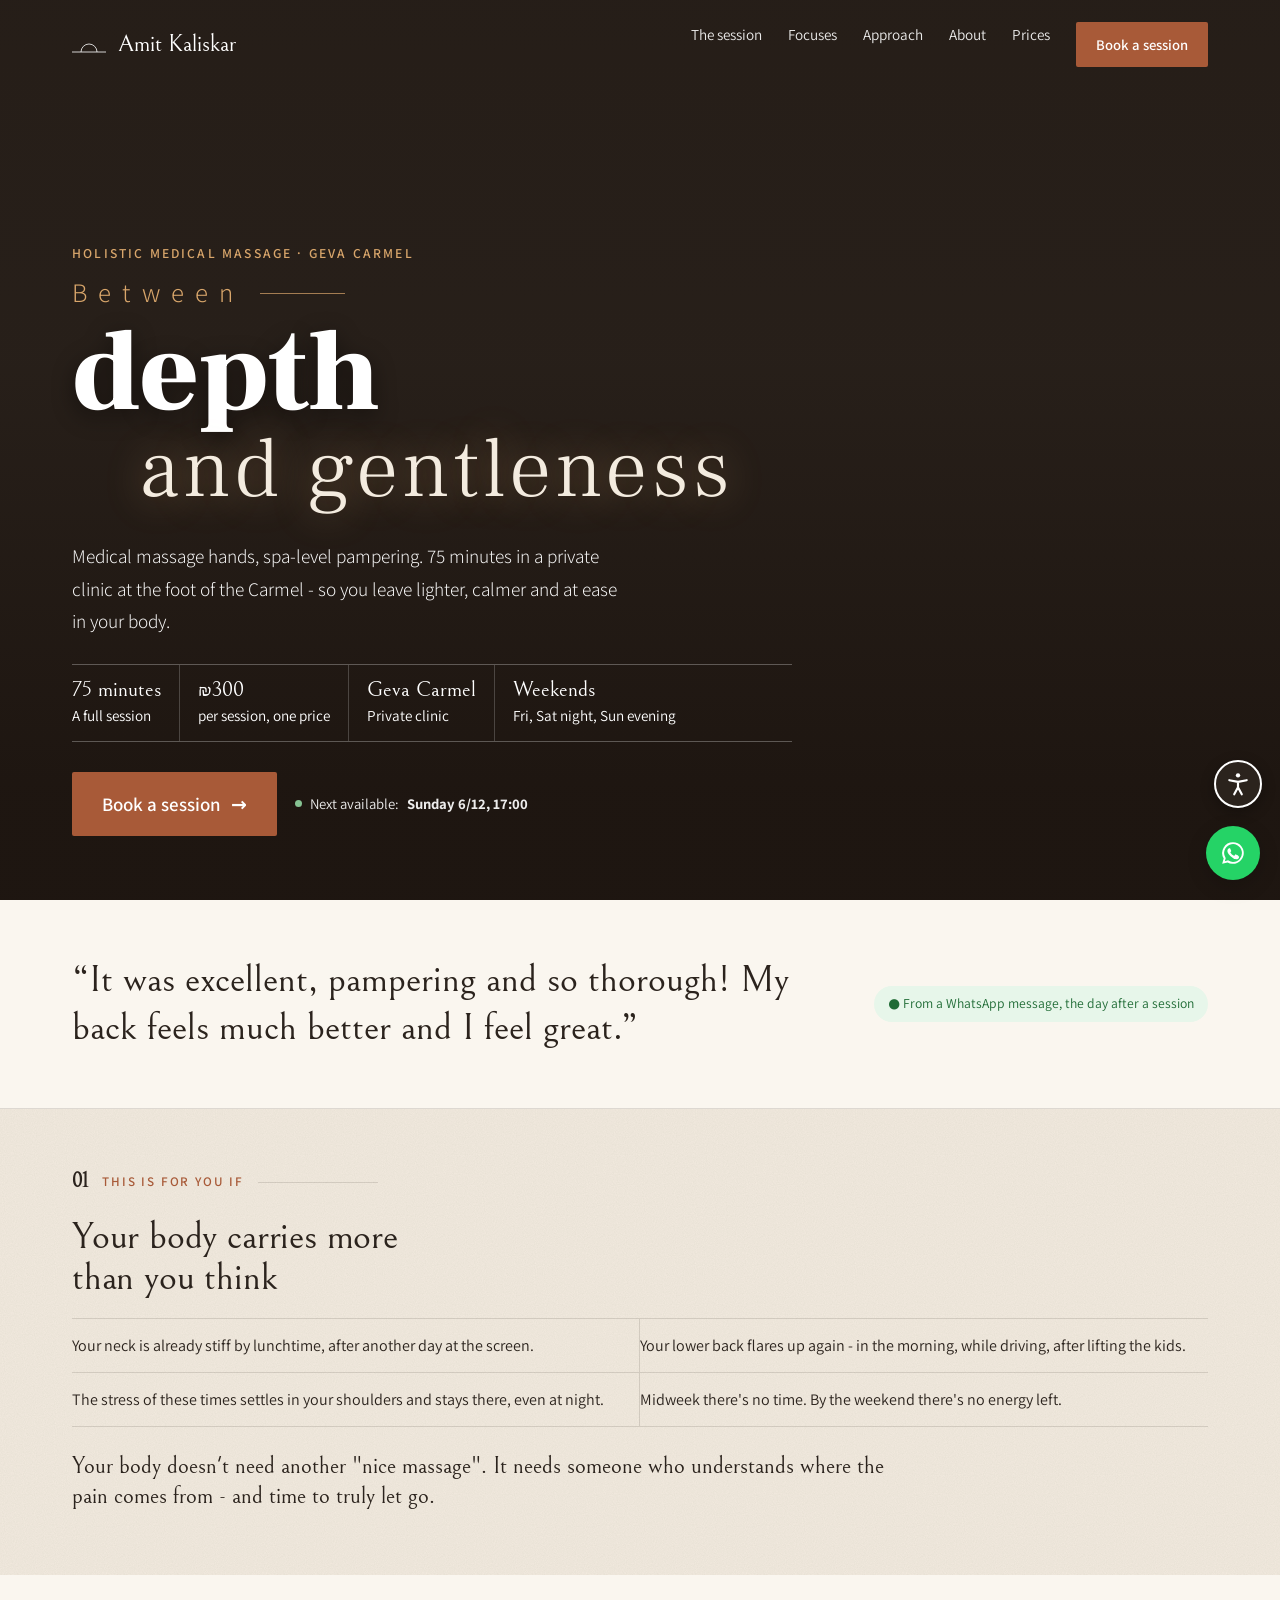
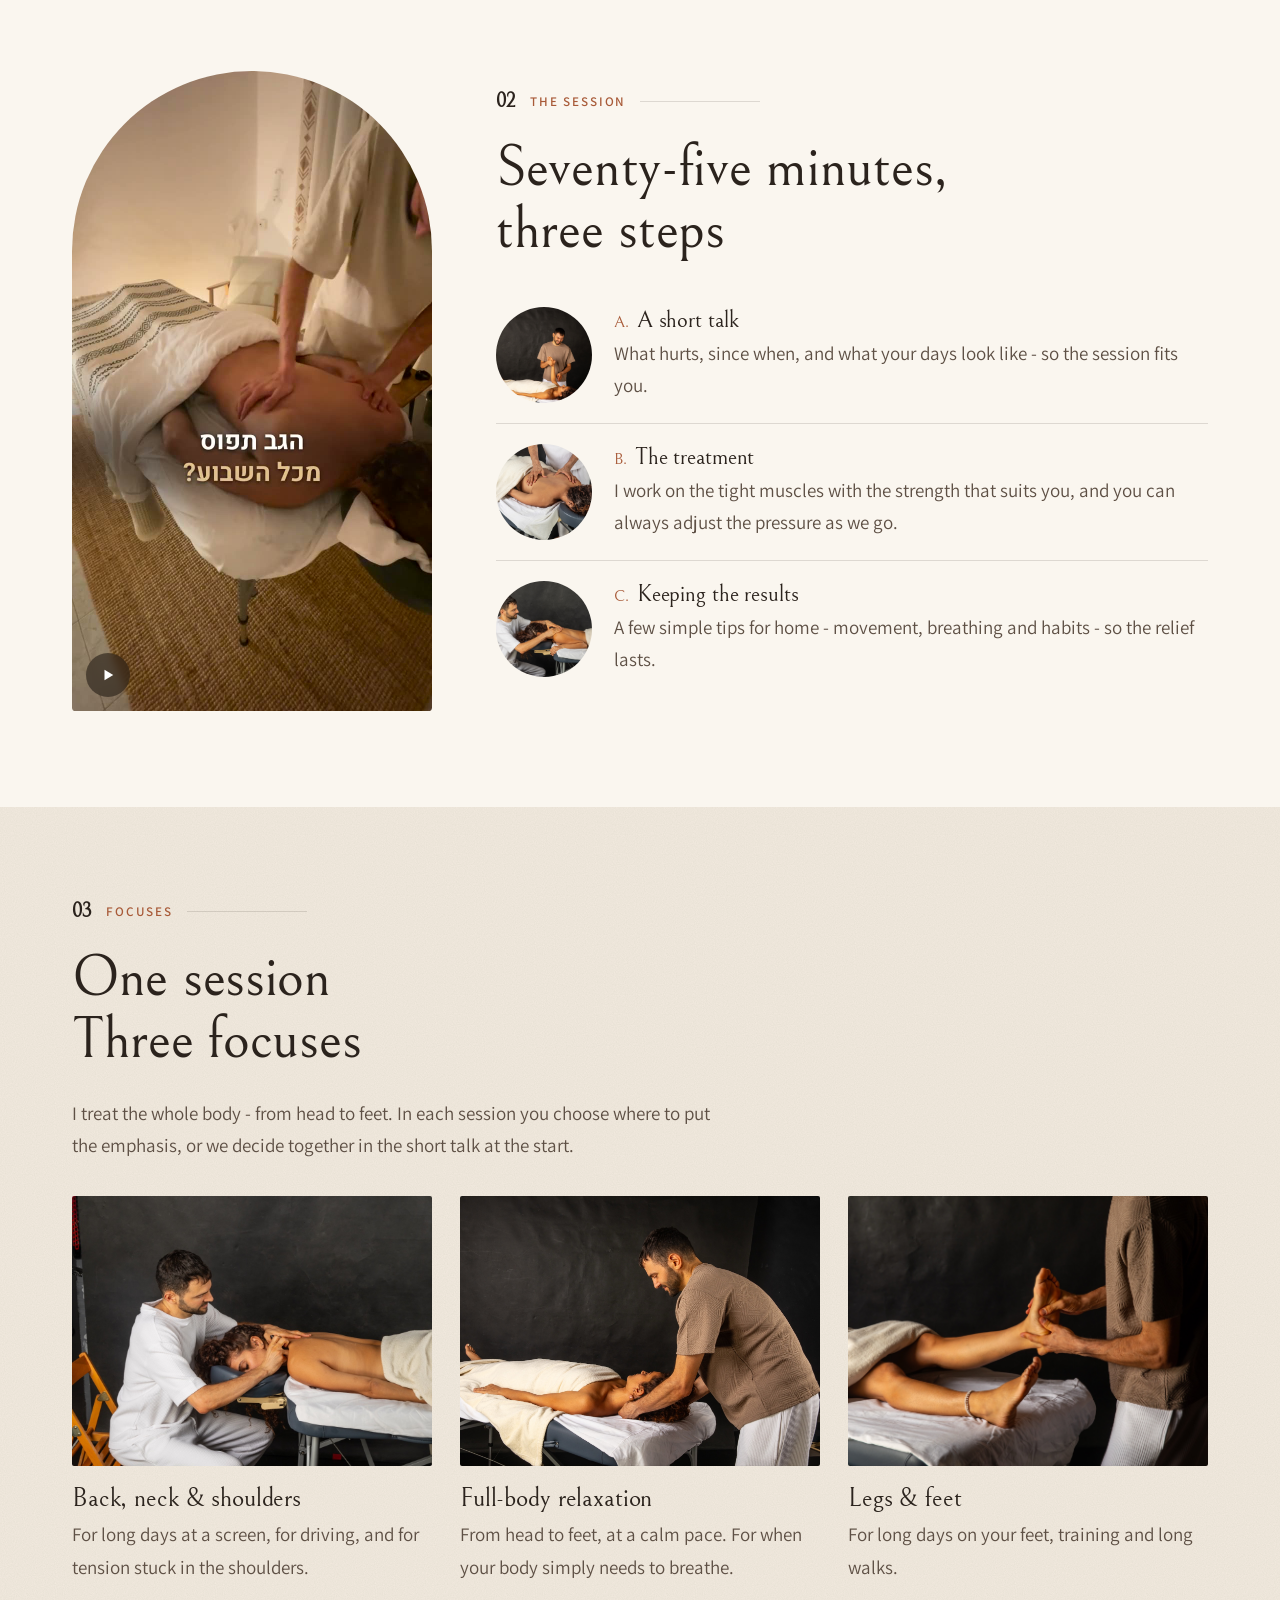
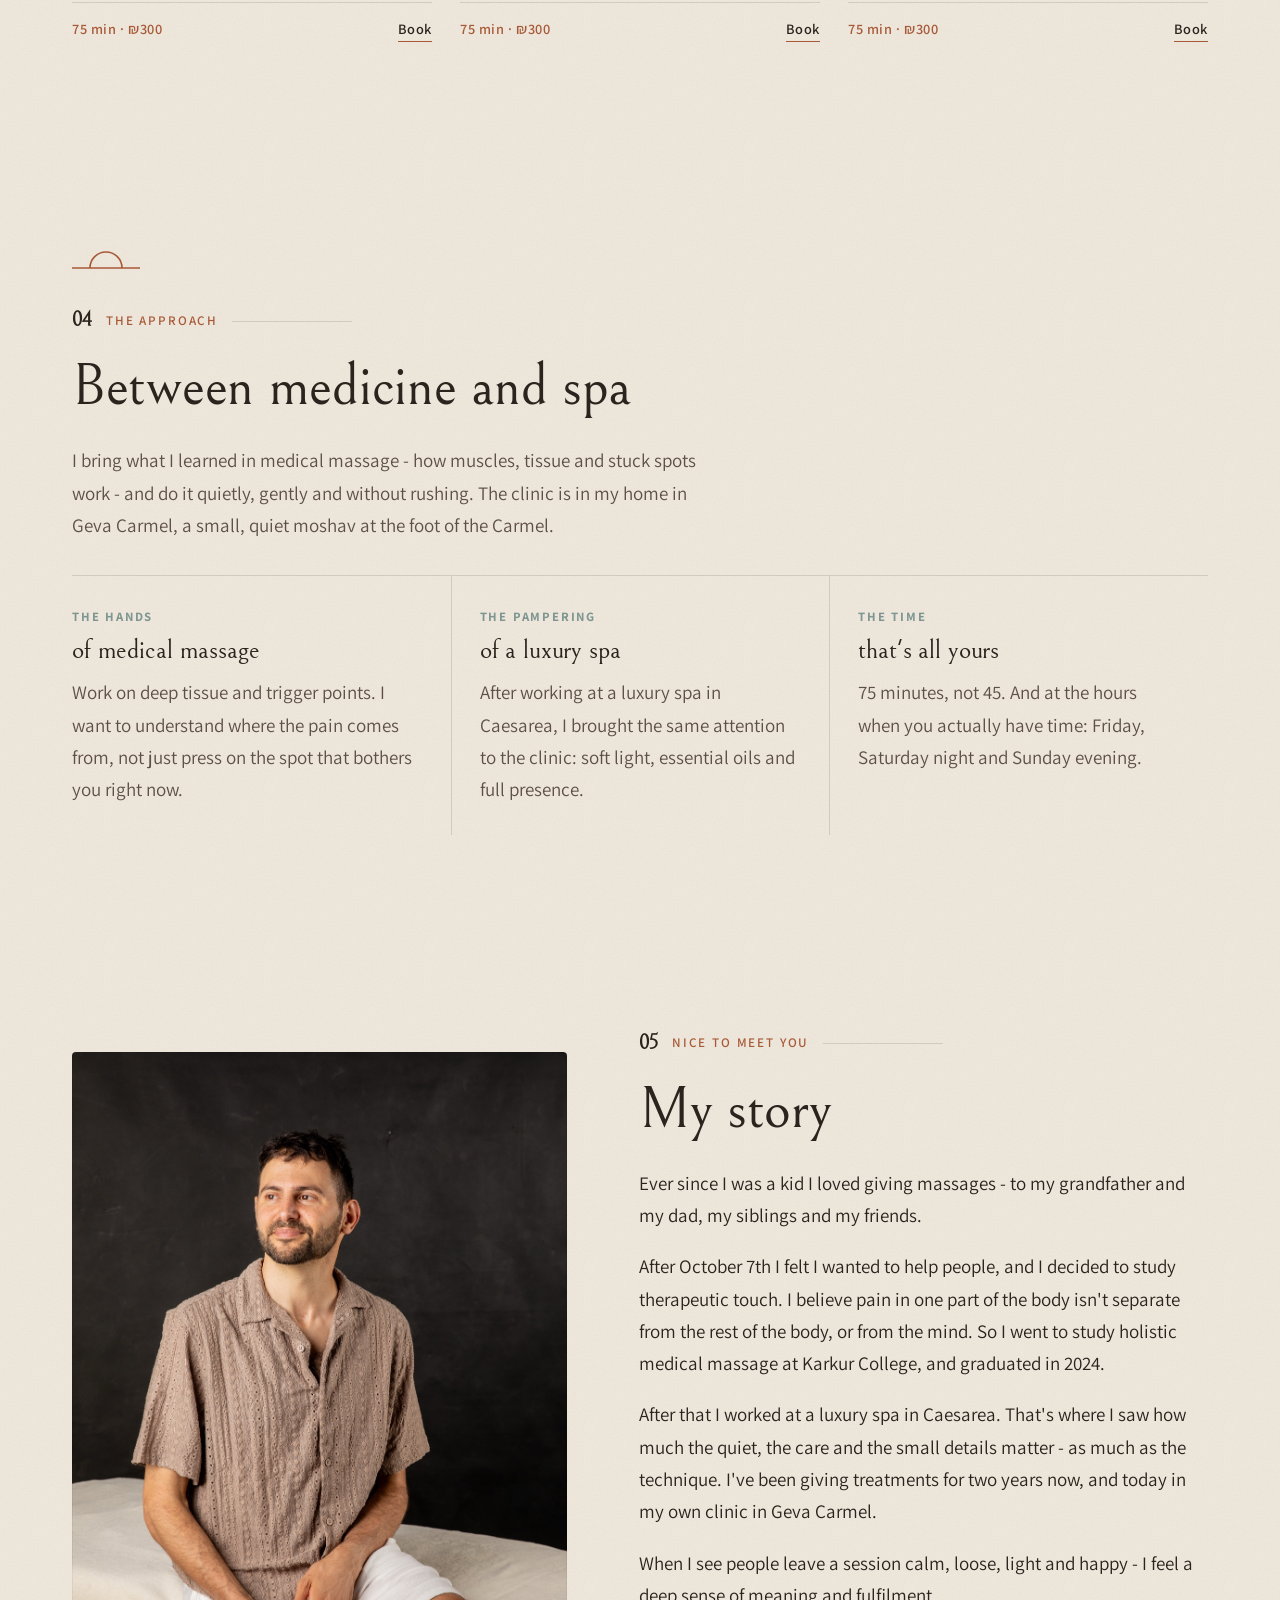
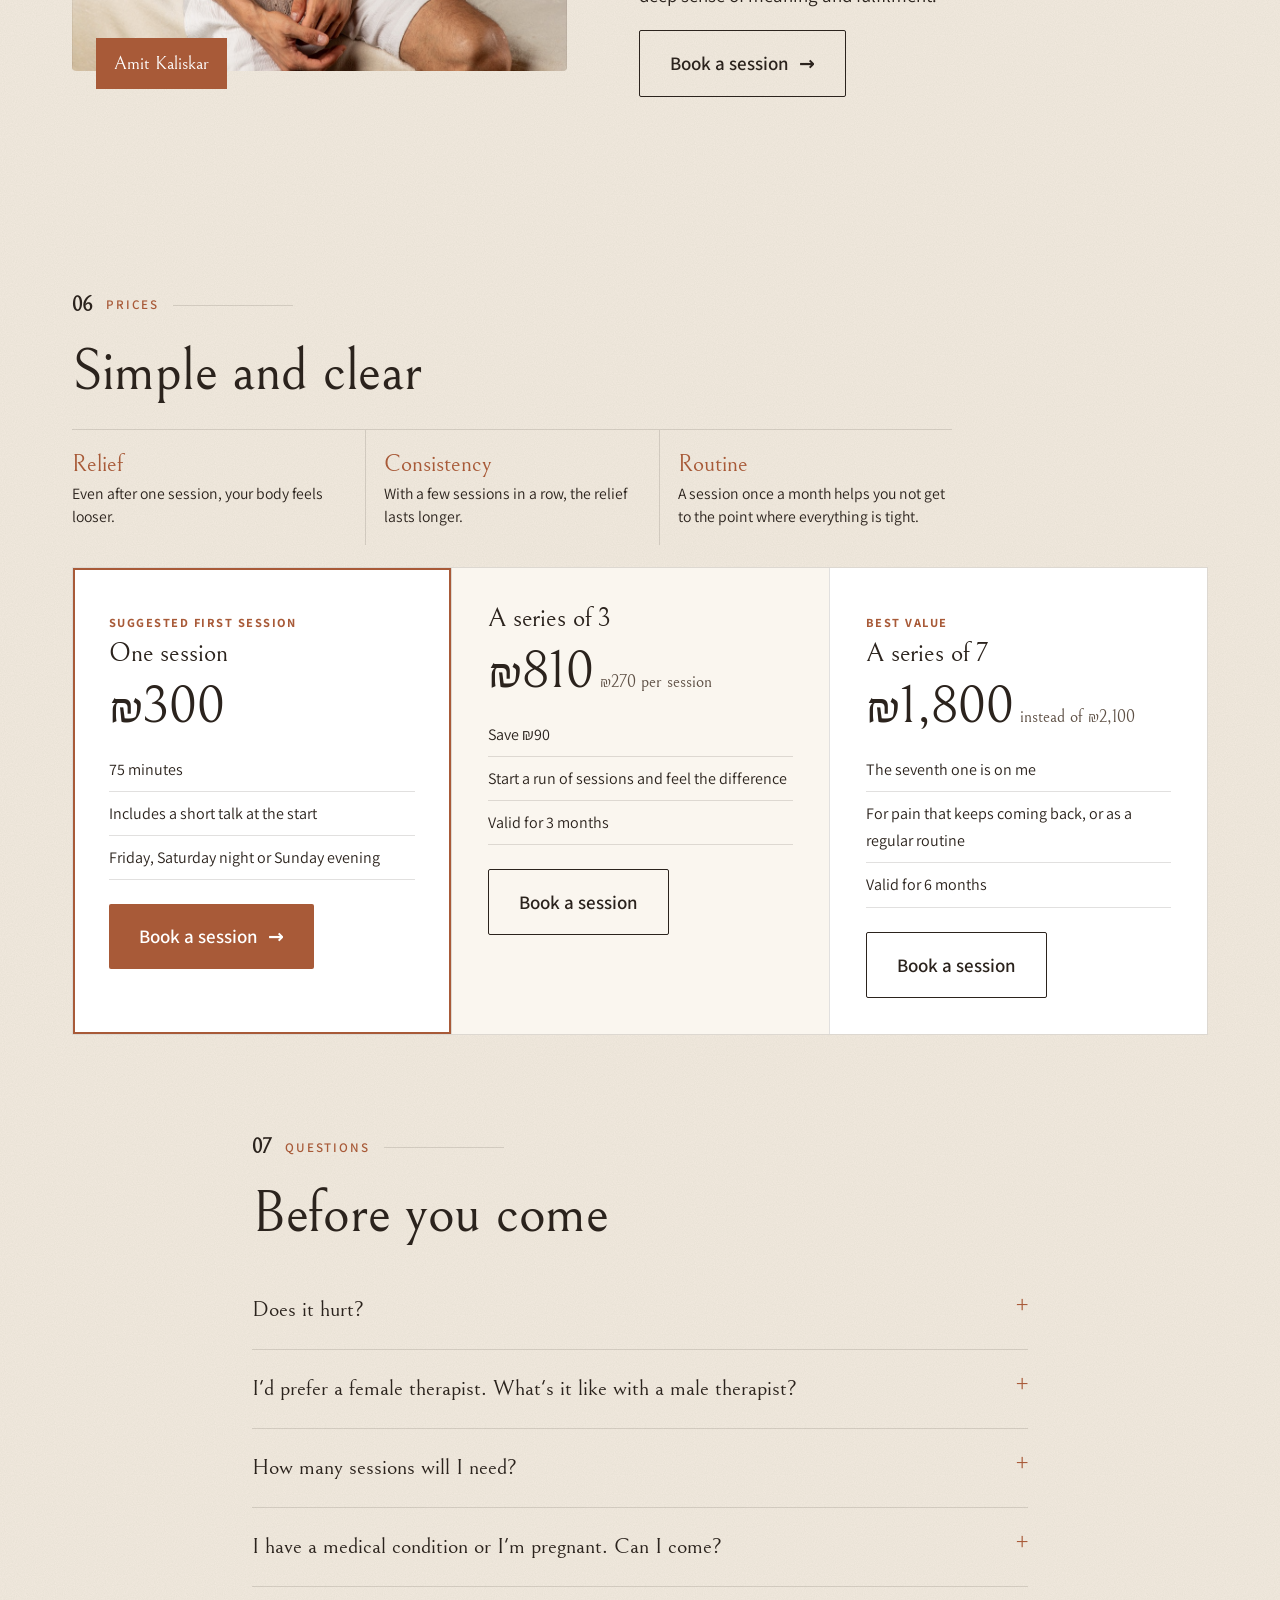
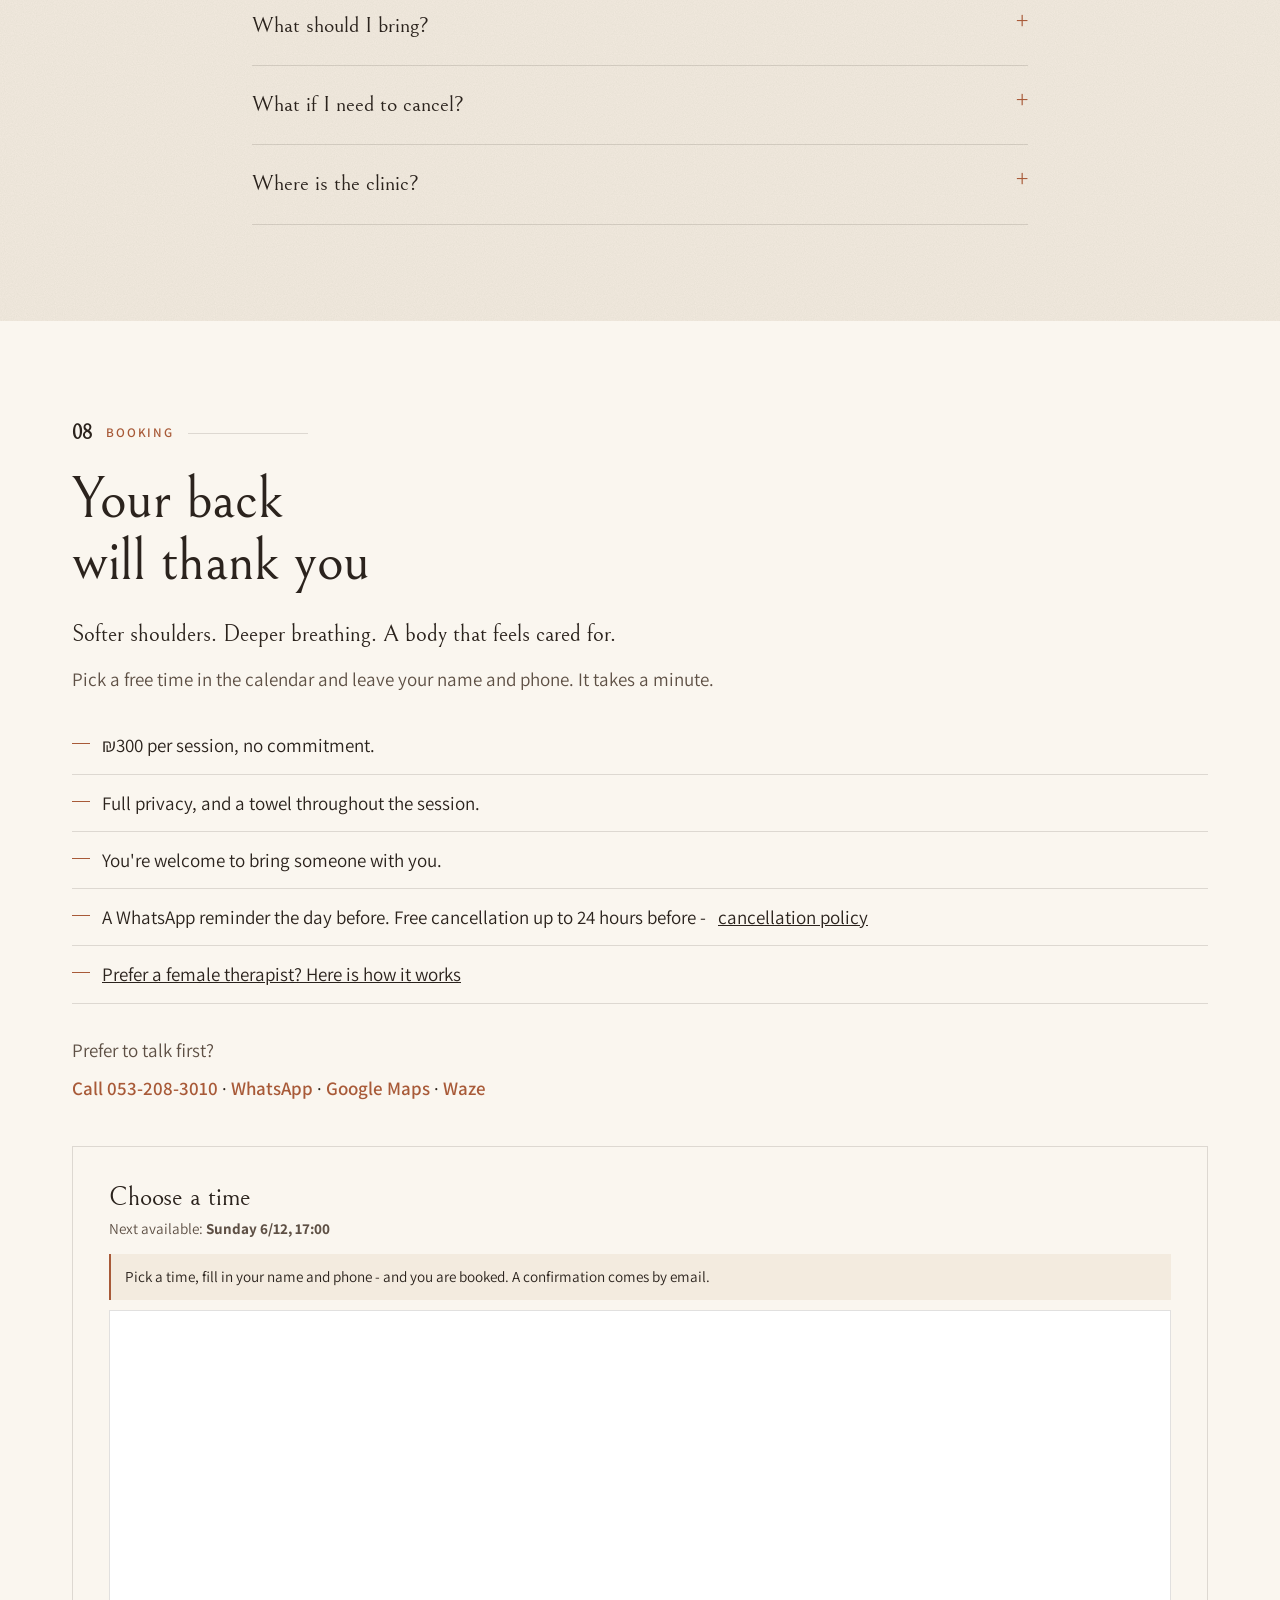
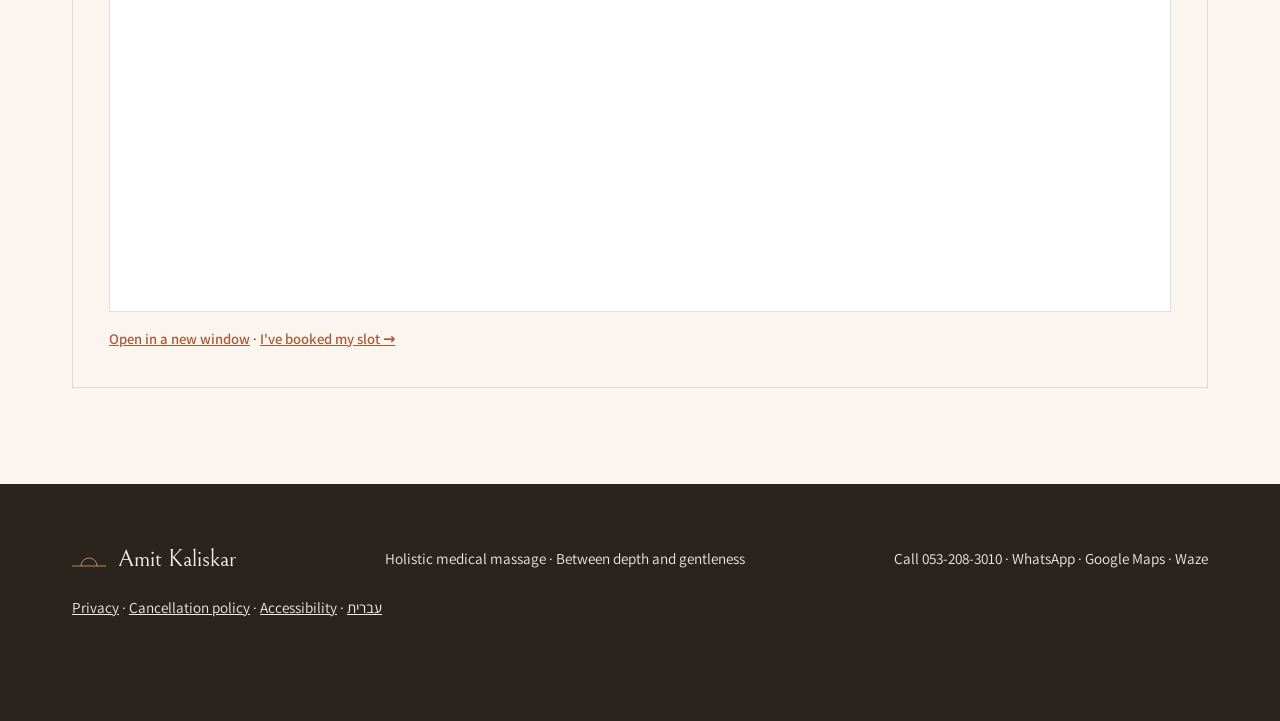
==== commit 65e63b7f: "Site review fixes: booking straight to calendar, mobile hero, prices, a11y + WhatsApp buttons Co-Aut" ====
--- a/en/index.html
+++ b/en/index.html
@@ -11,22 +11,22 @@
   <!-- Social preview (when the link is shared on WhatsApp/Facebook) -->
   <meta property="og:title" content="Between depth and gentleness. | Amit Kaliskar, Geva Carmel">
   <meta property="og:description" content="Deep medical massage with a spa feel. 75 minutes, ₪300. Also Fridays and Saturday nights.">
-  <meta property="og:image" content="https://kaltherapy.co.il/photos/web-massage/massage-160.jpg">
-  <link rel="canonical" href="https://kaltherapy.co.il/en/">
-  <link rel="alternate" hreflang="he" href="https://kaltherapy.co.il/">
-  <link rel="alternate" hreflang="en" href="https://kaltherapy.co.il/en/">
-  <link rel="alternate" hreflang="x-default" href="https://kaltherapy.co.il/">
-  <meta property="og:url" content="https://kaltherapy.co.il/en/">
+  <meta property="og:image" content="https://kaltherapy.github.io/photos/web-massage/massage-160.jpg">
+  <link rel="canonical" href="https://kaltherapy.github.io/en/">
+  <link rel="alternate" hreflang="he" href="https://kaltherapy.github.io/">
+  <link rel="alternate" hreflang="en" href="https://kaltherapy.github.io/en/">
+  <link rel="alternate" hreflang="x-default" href="https://kaltherapy.github.io/">
+  <meta property="og:url" content="https://kaltherapy.github.io/en/">
   <meta name="theme-color" content="#2b231d">
   <link rel="preconnect" href="https://fonts.googleapis.com">
   <link rel="preconnect" href="https://fonts.gstatic.com" crossorigin>
   <link href="https://fonts.googleapis.com/css2?family=Assistant:wght@300;400;600;700&family=Bellefair&family=Frank+Ruhl+Libre:wght@300;900&display=swap" rel="stylesheet">
-  <link rel="stylesheet" href="../styles.css?v=1114a">
+  <link rel="stylesheet" href="../styles.css?v=1114s">
 
   <!-- All settings (booking link, Pixel ID, phone, address, hours, media) live in ../config.js -->
-  <script src="../config.js"></script>
-  <script src="../site.js"></script>
-  <script src="../a11y.js?v=1113c" defer></script>
+  <script src="../config.js?v=1114r"></script>
+  <script src="../site.js?v=1114r"></script>
+  <script src="../a11y.js?v=1114r" defer></script>
 </head>
 <body class="has-sticky">
   <a class="skip-link" href="#main">Skip to content</a>
@@ -38,7 +38,7 @@
 
   <div class="bar">
     <div class="wrap">
-      <a class="brand" href="#"><svg aria-hidden="true"><use href="#hz"/></svg><span data-config="THERAPIST_NAME">Amit Kaliskar</span></a>
+      <button type="button" class="a11y-open a11y-top" aria-label="Accessibility menu"><svg viewBox="0 0 24 24" width="22" height="22" aria-hidden="true" focusable="false"><circle cx="12" cy="4" r="2" fill="currentColor"/><path d="M4 8.5l8 1.5 8-1.5M12 10v5m0 0l-3.5 6.5M12 15l3.5 6.5" stroke="currentColor" stroke-width="2" fill="none" stroke-linecap="round" stroke-linejoin="round"/></svg></button><a class="brand" href="#"><svg aria-hidden="true"><use href="#hz"/></svg><span data-config="THERAPIST_NAME">Amit Kaliskar</span></a>
       <nav><a href="#session">The session</a><a href="#focus">Focuses</a><a href="#between">Approach</a><a href="#about">About</a><a href="#prices">Prices</a><a class="btn sm" href="#book">Book a session</a></nav>
     </div>
   </div>
@@ -69,9 +69,8 @@
       <div class="wrap">
         <div>
           <q>It was excellent, pampering and so thorough! My back feels much better and I feel great.</q>
-          <small>The day after the session (translated from Hebrew)</small>
-        </div>
-        <span class="wa-chip">● From a real WhatsApp message</span>
+        </div>
+        <span class="wa-chip">● From a WhatsApp message, the day after a session</span>
       </div>
     </div>
 
@@ -147,7 +146,7 @@
         </figure>
         <div>
           <div class="label"><span class="num">05</span>NICE TO MEET YOU</div>
-          <h2>Why touch</h2>
+          <h2>My story</h2>
           <p>Ever since I was a kid I loved giving massages - to my grandfather and my dad, my siblings and my friends.</p>
           <p>After October 7th I felt I wanted to help people, and I decided to study therapeutic touch. I believe pain in one part of the body isn't separate from the rest of the body, or from the mind. So I went to study holistic medical massage at Karkur College, and graduated in 2024.</p>
           <p>After that I worked at a luxury spa in Caesarea. That's where I saw how much the quiet, the care and the small details matter - as much as the technique. I've been giving treatments for two years now, and today in my own clinic in Geva Carmel.</p>
@@ -157,23 +156,11 @@
       </div>
     </section>
 
-    <!-- 06 Testimonials -->
-    <section id="testimonials" class="dark">
-      <div class="wrap">
-        <div class="label"><span class="num">06</span>IN THEIR WORDS</div>
-        <!-- Video testimonials from config.js TESTIMONIALS are added here automatically -->
-        <div class="testis" id="testis">
-          <div class="t"><p>"It was excellent, pampering and so thorough! My back feels much better and I feel great."</p><span>From a WhatsApp message, the day after the session</span></div>
-          <div class="t ph"><p>Another testimonial</p><span>Coming soon</span></div>
-          <div class="t ph ph-video"><p>Video testimonial</p><span>Coming soon</span></div>
-        </div>
-      </div>
-    </section>
 
     <!-- 07 Prices -->
     <section id="prices">
       <div class="wrap">
-        <div class="label"><span class="num">07</span>PRICES</div>
+        <div class="label"><span class="num">06</span>PRICES</div>
         <h2>Simple and clear</h2>
         <div class="routine">
           <div><b>Relief</b>Even after one session, your body feels looser.</div>
@@ -181,11 +168,12 @@
           <div><b>Routine</b>A session once a month helps you not get to the point where everything is tight.</div>
         </div>
         <div class="prices">
-          <div class="price">
+          <div class="price first">
+            <span class="ribbon">SUGGESTED FIRST SESSION</span>
             <h3>One session</h3>
             <div class="amt">₪300</div>
             <ul><li>75 minutes</li><li>Includes a short talk at the start</li><li>Friday, Saturday night or Sunday evening</li></ul>
-            <a class="btn line" href="#book">Book a session</a>
+            <a class="btn" href="#book">Book a session <span class="arr">→</span></a>
           </div>
           <div class="price">
             <h3>A series of 3</h3>
@@ -198,7 +186,7 @@
             <h3>A series of 7</h3>
             <div class="amt">₪1,800<small>instead of ₪2,100</small></div>
             <ul><li>The seventh one is on me</li><li>For pain that keeps coming back, or as a regular routine</li><li>Valid for 6 months</li></ul>
-            <a class="btn" href="#book">Book a session <span class="arr">→</span></a>
+            <a class="btn line" href="#book">Book a session</a>
           </div>
         </div>
       </div>
@@ -207,10 +195,10 @@
     <!-- 08 FAQ -->
     <section id="faq" class="tight">
       <div class="wrap faq">
-        <div class="label"><span class="num">08</span>QUESTIONS</div>
+        <div class="label"><span class="num">07</span>QUESTIONS</div>
         <h2>Before you come</h2>
         <details><summary>Does it hurt?</summary><p>The pressure is adjusted to you and can be changed at any moment. Working on tight spots can feel intense, but always within what's comfortable.</p></details>
-        <details><summary>I'd prefer a female therapist. What's it like with a male therapist?</summary><p>People ask me this a lot, and I completely understand. It matters to me that you feel comfortable from the moment you walk in until you leave.</p>
+        <details id="faq-male"><summary>I'd prefer a female therapist. What's it like with a male therapist?</summary><p>People ask me this a lot, and I completely understand. It matters to me that you feel comfortable from the moment you walk in until you leave.</p>
           <p>We start with a few minutes of talking and decide together which areas to work on - and only those. You decide what to take off: underwear stays on, and you can also stay in light clothing. You're covered with a towel the whole time, and only the area I'm working on at that moment is uncovered. The chest and intimate areas are always covered.</p>
           <p>During the session I ask how the pressure is and how you feel. If anything isn't comfortable, we can stop or change it at any moment, no explanation needed. And if you'd rather come with someone, that's completely fine.</p>
           <p>Want to ask something before booking? <a class="js-wa" href="https://wa.me/972532083010" target="_blank" rel="noopener" data-ev="Contact">Message me on WhatsApp</a>.</p></details>
@@ -224,17 +212,18 @@
 
     <!-- 09 Booking: reassurance list + form → Google Calendar appointment schedule -->
     <section id="book" class="session">
-      <div class="wrap bookwrap" id="bookwrap">
-        <div>
-          <div class="label"><span class="num">09</span>BOOKING</div>
+      <div class="wrap bookwrap booking" id="bookwrap">
+        <div>
+          <div class="label"><span class="num">08</span>BOOKING</div>
           <h2>Your back<br>will thank you</h2>
           <p class="turn" style="margin:0 0 14px;font-size:1.45rem">Softer shoulders. Deeper breathing. A body that feels cared for.</p>
-          <p class="muted">Leave your details and pick a time. It takes a minute.</p>
+          <p class="muted">Pick a free time in the calendar and leave your name and phone. It takes a minute.</p>
           <ul class="assure">
             <li>₪300 per session, no commitment.</li>
             <li>Full privacy, and a towel throughout the session.</li>
             <li>You're welcome to bring someone with you.</li>
-            <li>A WhatsApp reminder the day before, and free cancellation up to 24 hours before (<a href="cancellation.html">cancellation policy</a>).</li>
+            <li>A WhatsApp reminder the day before. Free cancellation up to 24 hours before - <a href="cancellation.html">cancellation policy</a></li>
+            <li><a href="#faq-male" class="js-open-male">Prefer a female therapist? Here is how it works</a></li>
           </ul>
           <!-- Call / WhatsApp / navigation buttons (built from config.js) -->
           <div class="talk-first">
@@ -242,30 +231,11 @@
             <p class="contact-line"><span data-contact="small"></span></p>
           </div>
         </div>
-        <div class="book" id="book-card">
-          <div class="progress"><i class="on" id="p1"></i><i id="p2"></i><i id="p3"></i></div>
-          <div id="form-step">
-            <h3>Your details</h3>
-            <p class="muted" style="margin:0;font-size:.95rem"><span class="next-slot-text">Next available: <b class="js-next">-</b></span></p>
-            <form id="lead-form" novalidate>
-              <!-- Set by the "Book" links in the focus section; saved with the lead details -->
-              <input type="hidden" id="focus-input" name="focus">
-              <p class="focus-pick" id="focus-pick" hidden>Focus: <b id="focus-name"></b> · <a href="#focus">change</a></p>
-              <label for="name">Full name</label>
-              <input id="name" name="name" autocomplete="name" required>
-              <label for="phone">Phone</label>
-              <input id="phone" name="phone" type="tel" autocomplete="tel" inputmode="tel" required>
-              <label for="email">Email</label>
-              <input id="email" name="email" type="email" autocomplete="email" inputmode="email" required>
-              <div class="error" id="form-error" role="alert"></div>
-              <button class="btn" type="submit">Next: choose a time <span class="arr">→</span></button>
-              <p class="consent">By continuing you agree to be contacted about your booking. See the <a href="privacy.html">privacy note</a>.</p>
-            </form>
-          </div>
-          <div id="booking-step">
+        <div class="book wide" id="book-card">
+          <div id="booking-step" class="on">
             <h3 id="booking-hello">Choose a time</h3>
-            <button class="back-link" type="button" id="back-btn">← Edit my details</button>
-            <p class="booking-note">Pick a time - then fill in your name and phone again in Google's form</p>
+            <p class="muted" style="margin:0 0 6px;font-size:.95rem"><span class="next-slot-text">Next available: <b class="js-next">-</b></span></p>
+            <p class="booking-note">Pick a time, fill in your name and phone - and you are booked. A confirmation comes by email.</p>
             <div id="booking-embed"></div>
             <p class="booking-links"><a id="booking-open" href="https://calendar.app.google/AjBpTiq83HcScdmi9" target="_blank" rel="noopener">Open in a new window</a> · <a href="thank-you.html">I've booked my slot →</a></p>
           </div>
@@ -284,8 +254,8 @@
   </footer>
 
   <!-- Sticky bottom bar on phones -->
-  <div class="sticky" id="sticky"><a class="btn" href="#book">Book a session</a><a class="wa" id="sticky-wa" href="#" target="_blank" rel="noopener" data-ev="Contact">WhatsApp</a></div>
-
-  <script src="../page.js"></script>
+  <div class="sticky" id="sticky"><a class="btn" href="#book">Book a session</a><a class="wa" id="sticky-wa" href="#" target="_blank" rel="noopener" data-ev="Contact" aria-label="WhatsApp"><svg viewBox="0 0 24 24" width="22" height="22" aria-hidden="true" focusable="false"><path fill="currentColor" d="M12 2a10 10 0 0 0-8.6 15.1L2 22l5-1.3A10 10 0 1 0 12 2zm0 18.2a8.2 8.2 0 0 1-4.2-1.2l-.3-.2-3 .8.8-2.9-.2-.3A8.2 8.2 0 1 1 12 20.2zm4.5-6.1c-.2-.1-1.5-.7-1.7-.8-.2-.1-.4-.1-.6.1l-.8 1c-.1.2-.3.2-.5.1a6.7 6.7 0 0 1-3.3-2.9c-.2-.4.2-.4.7-1.3.1-.2 0-.3 0-.4l-.8-1.8c-.2-.5-.4-.4-.6-.4h-.5a1 1 0 0 0-.7.3 3 3 0 0 0-.9 2.2 5.2 5.2 0 0 0 1.1 2.8 11.9 11.9 0 0 0 4.6 4c1.7.7 2.4.8 3.2.7.5-.1 1.5-.6 1.7-1.2.2-.6.2-1.1.2-1.2-.1-.1-.3-.2-.5-.3z"/></svg></a><button type="button" class="a11y-open" aria-label="Accessibility menu"><svg viewBox="0 0 24 24" width="22" height="22" aria-hidden="true" focusable="false"><circle cx="12" cy="4" r="2" fill="currentColor"/><path d="M4 8.5l8 1.5 8-1.5M12 10v5m0 0l-3.5 6.5M12 15l3.5 6.5" stroke="currentColor" stroke-width="2" fill="none" stroke-linecap="round" stroke-linejoin="round"/></svg></button></div>
+
+  <script src="../page.js?v=1114r"></script>
 </body>
 </html>
--- a/styles.css
+++ b/styles.css
@@ -389,3 +389,29 @@
 /* English tagline: long last word fits on phones */
 html[lang="en"] .tagline .t-soft { font-size: 0.82em; margin-inline-start: 0.8em; }
 @media (max-width: 760px) { html[lang="en"] .tagline .t-soft { font-size: 0.7em; margin-inline-start: 0.4em; } }
+
+/* ---------- Site review 14.11: buttons on phones, Hebrew letter-spacing, first-session price ---------- */
+html[lang="he"] .tagline .t-bein { letter-spacing: 0.06em; }
+html[lang="he"] .label, html[lang="he"] .hero .kicker, html[lang="he"] .between .tag, html[lang="he"] .price .ribbon { letter-spacing: 0.03em; }
+.wa-float { padding: 0; width: 54px; height: 54px; display: grid; place-items: center; }
+.a11y-open { display: none; }
+.price.first { background: #fff; box-shadow: inset 0 0 0 2px var(--clay); }
+.price.first + .price { background: var(--paper); }
+.assure a { color: inherit; }
+@media (max-width: 760px) {
+  .has-sticky .a11y-btn { display: none; }
+  .a11y-open { display: grid; place-items: center; border: 0; cursor: pointer; }
+  .bar .a11y-top { width: 40px; height: 40px; border-radius: 50%; background: rgba(28, 20, 15, 0.55); color: #fff; order: 2; }
+  .bar .wrap { gap: 10px; }
+  .sticky .a11y-open { width: 48px; flex: 0 0 48px; background: var(--ink); color: #fff; border-radius: 2px; }
+  .sticky .wa { width: 48px; flex: 0 0 48px; padding: 0; display: grid; place-items: center; }
+  .a11y-panel { bottom: 84px; inset-inline-end: 12px; }
+}
+/* Phones: photo on top (Amit's face visible), text below it */
+@media (max-width: 760px) {
+  .hero { display: block; min-height: 0; }
+  .hero-media { position: relative; height: 62vh; height: 62svh; }
+  .hero-media picture, .hero-media img { position: absolute; inset: 0; width: 100%; height: 100%; object-fit: cover; object-position: 50% 22%; }
+  .hero::after { inset: 0 0 auto 0; height: 62vh; height: 62svh; background: linear-gradient(to bottom, rgba(28, 20, 15, 0.45) 0%, rgba(28, 20, 15, 0) 22%, rgba(28, 20, 15, 0) 62%, #2b231d 100%); }
+  .hero .wrap { margin-top: -96px; padding-bottom: 40px; }
+}
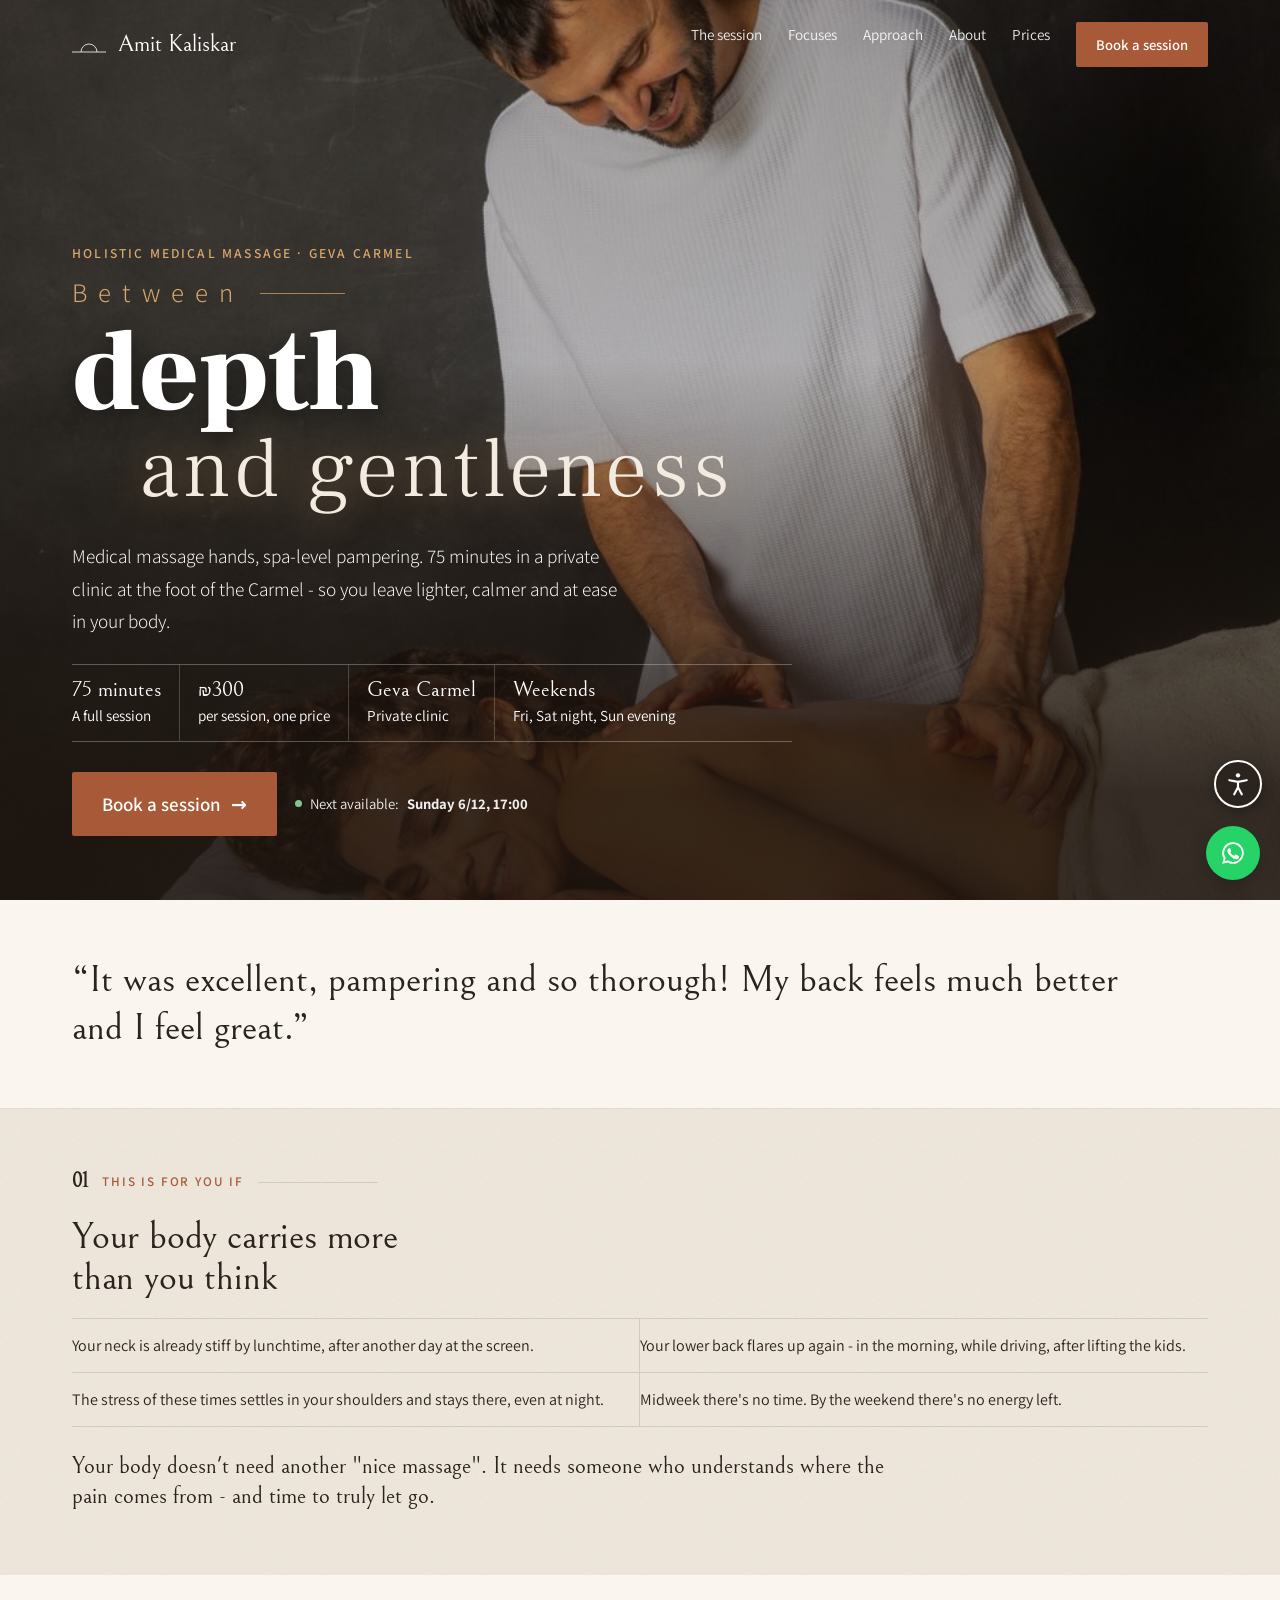
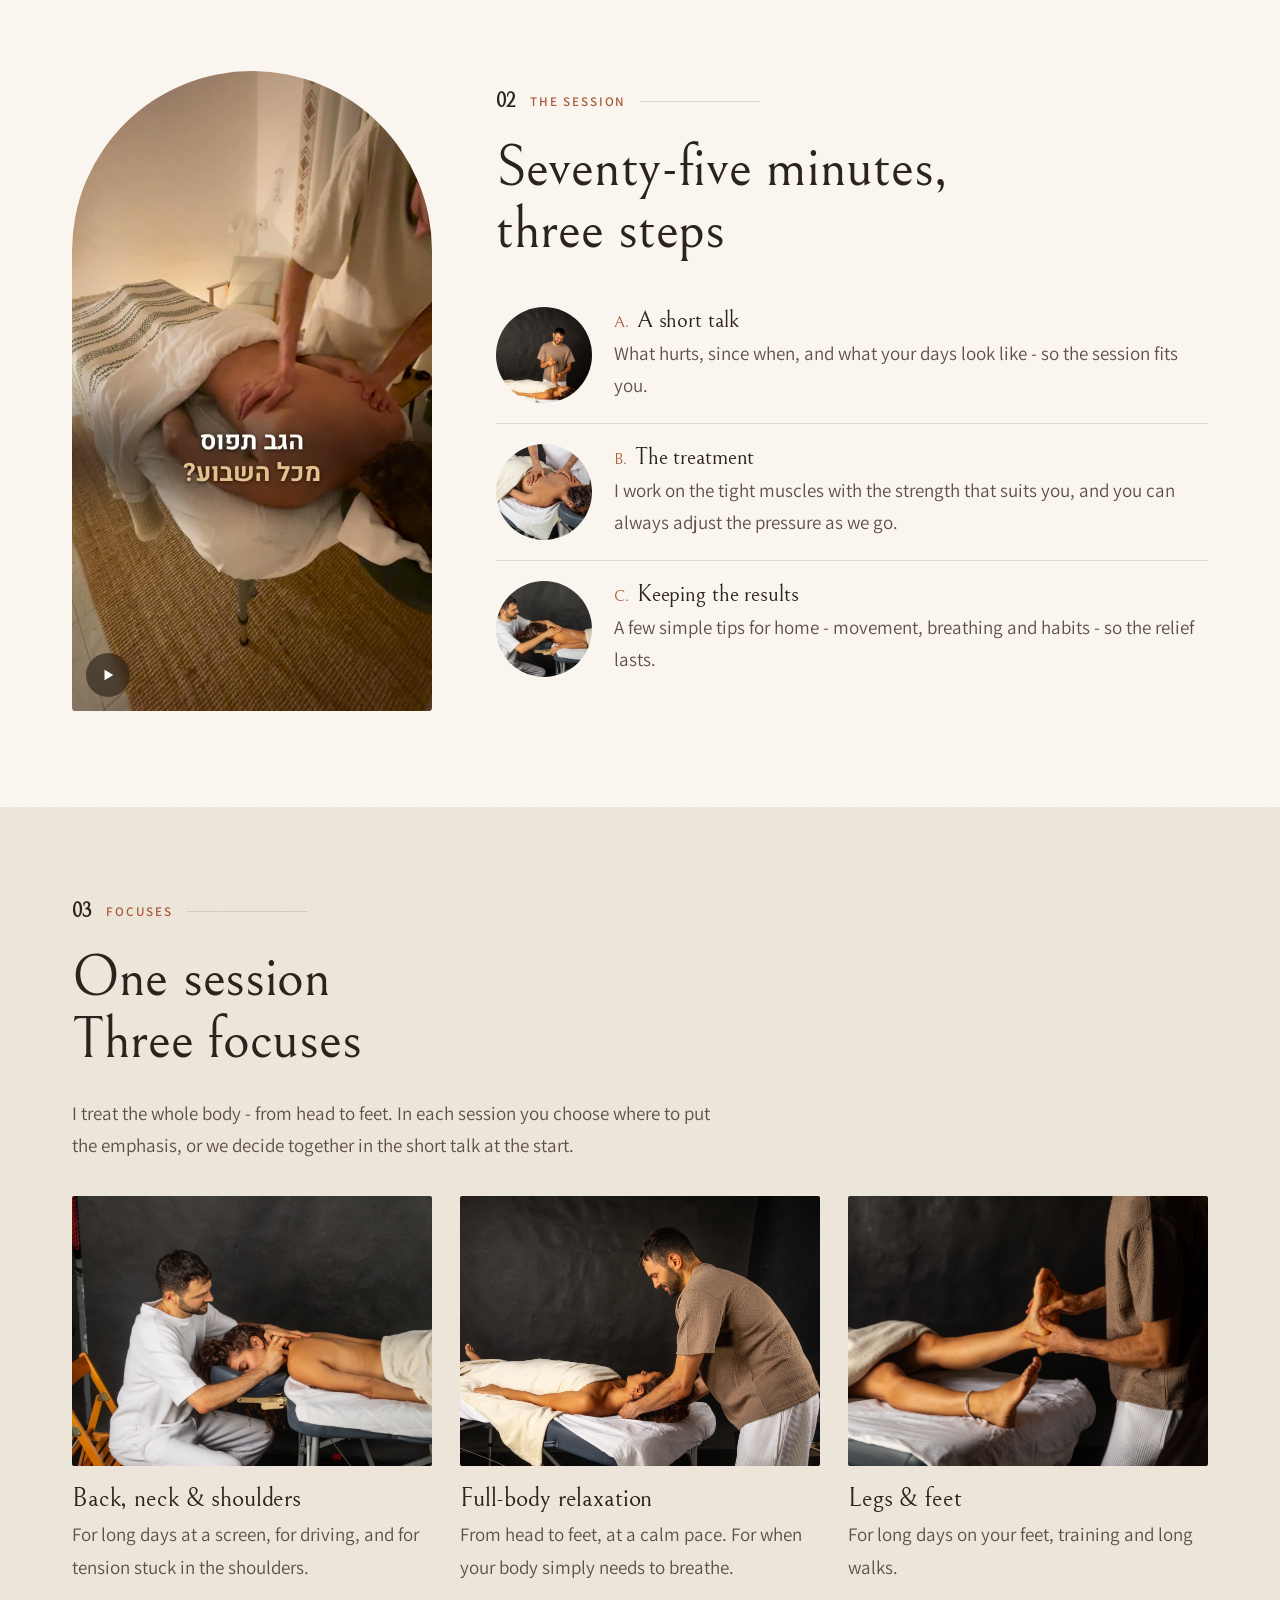
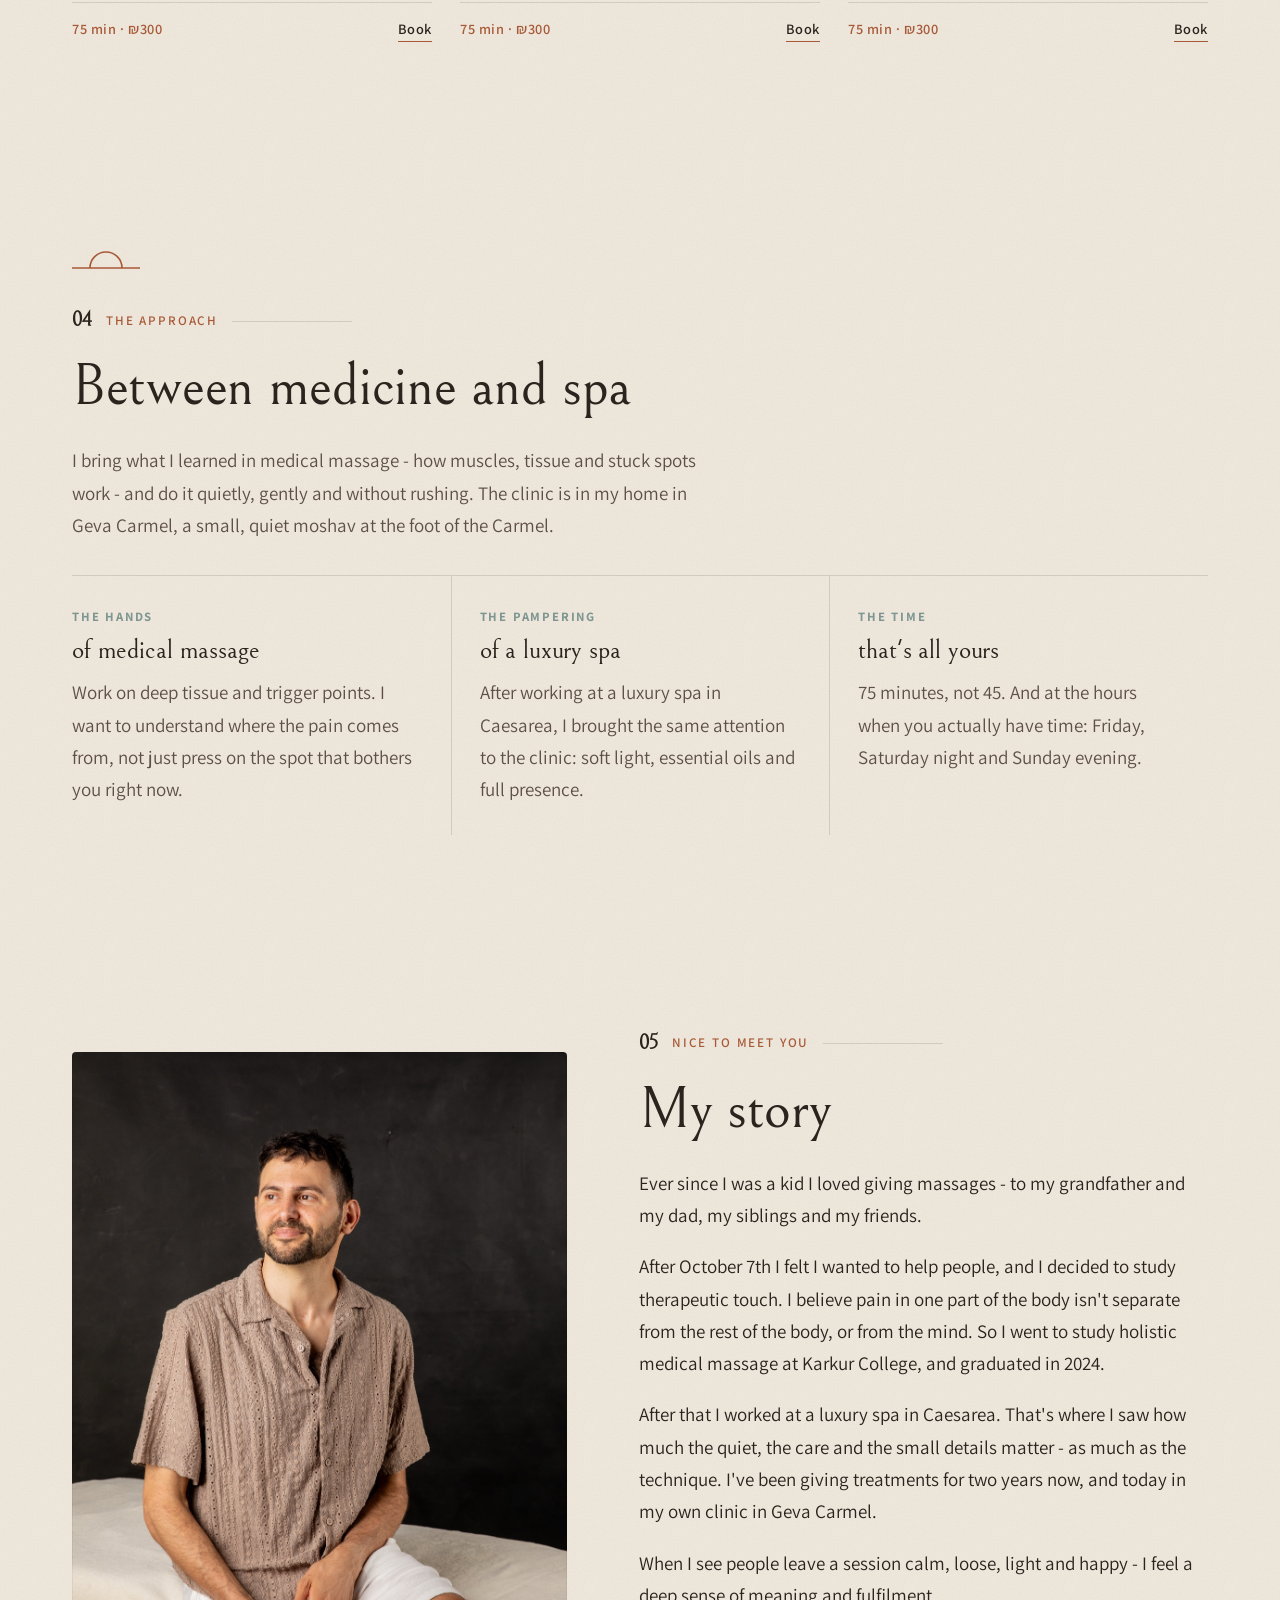
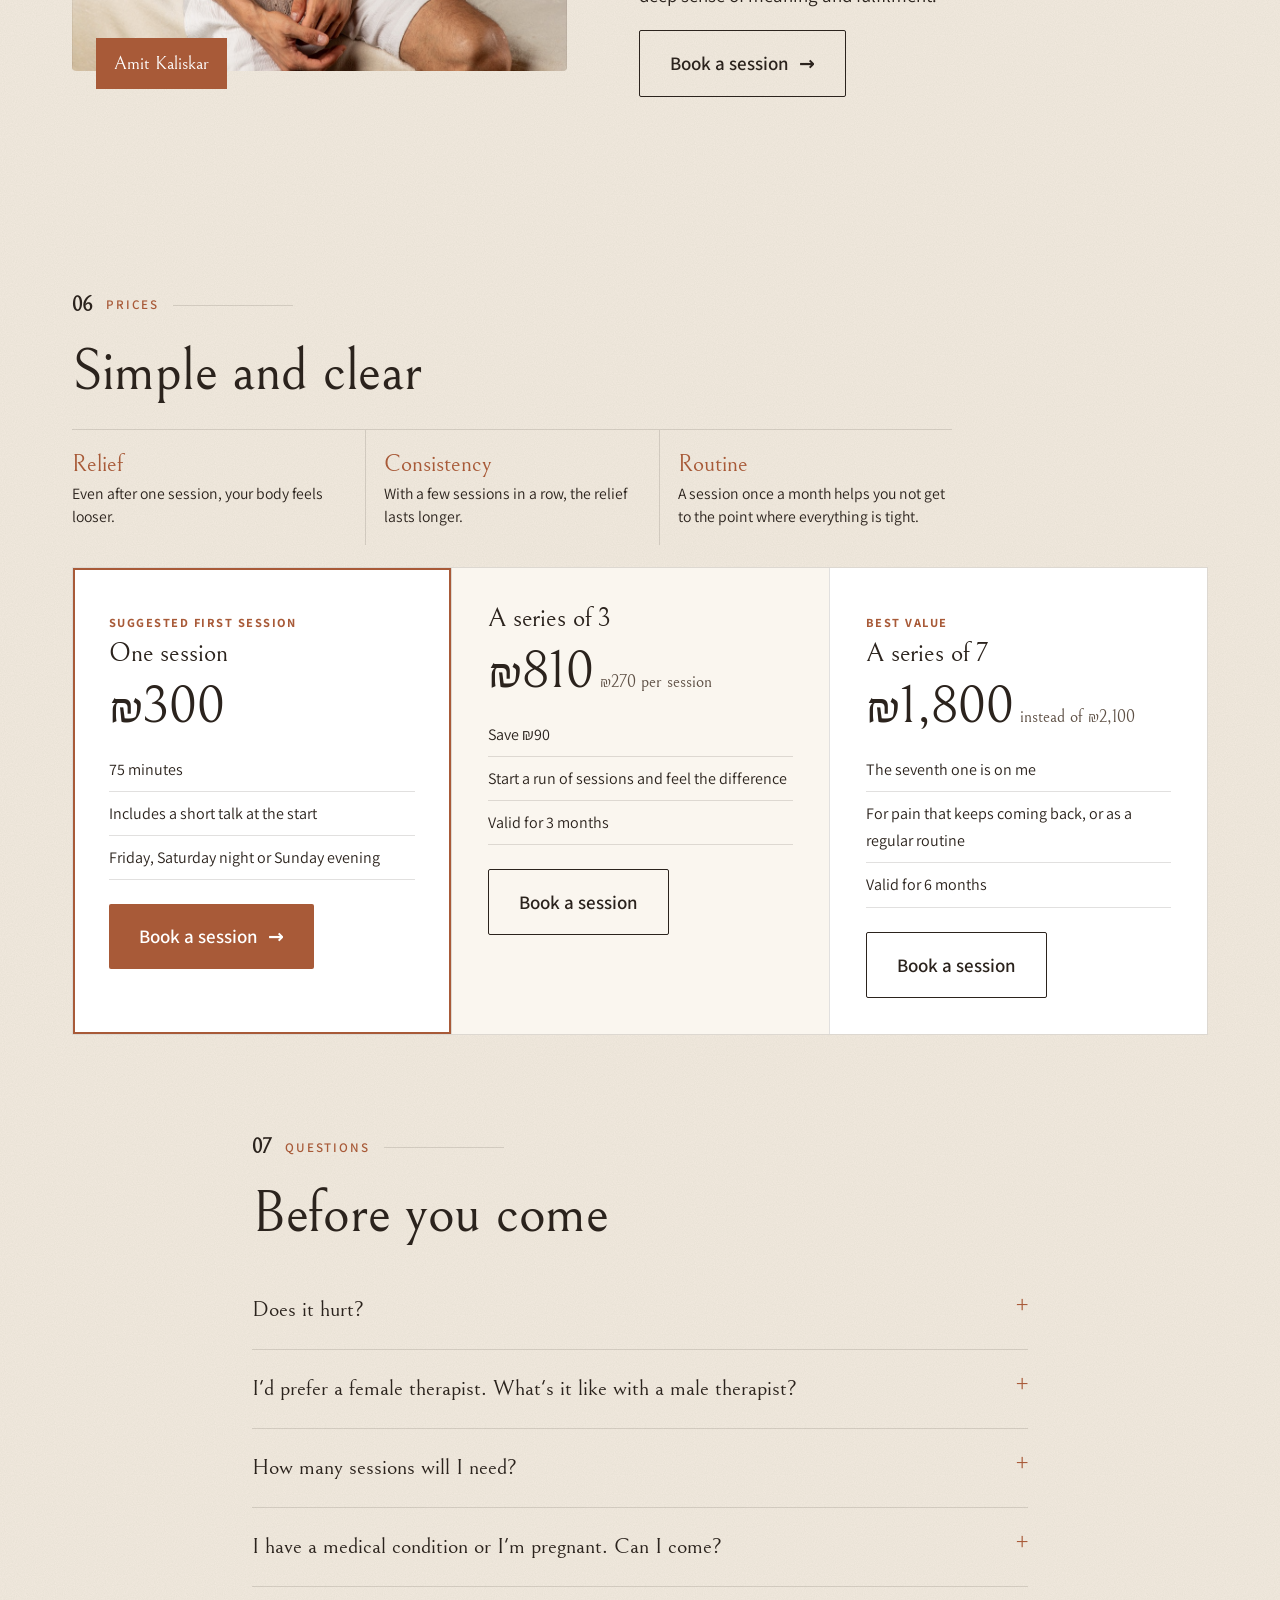
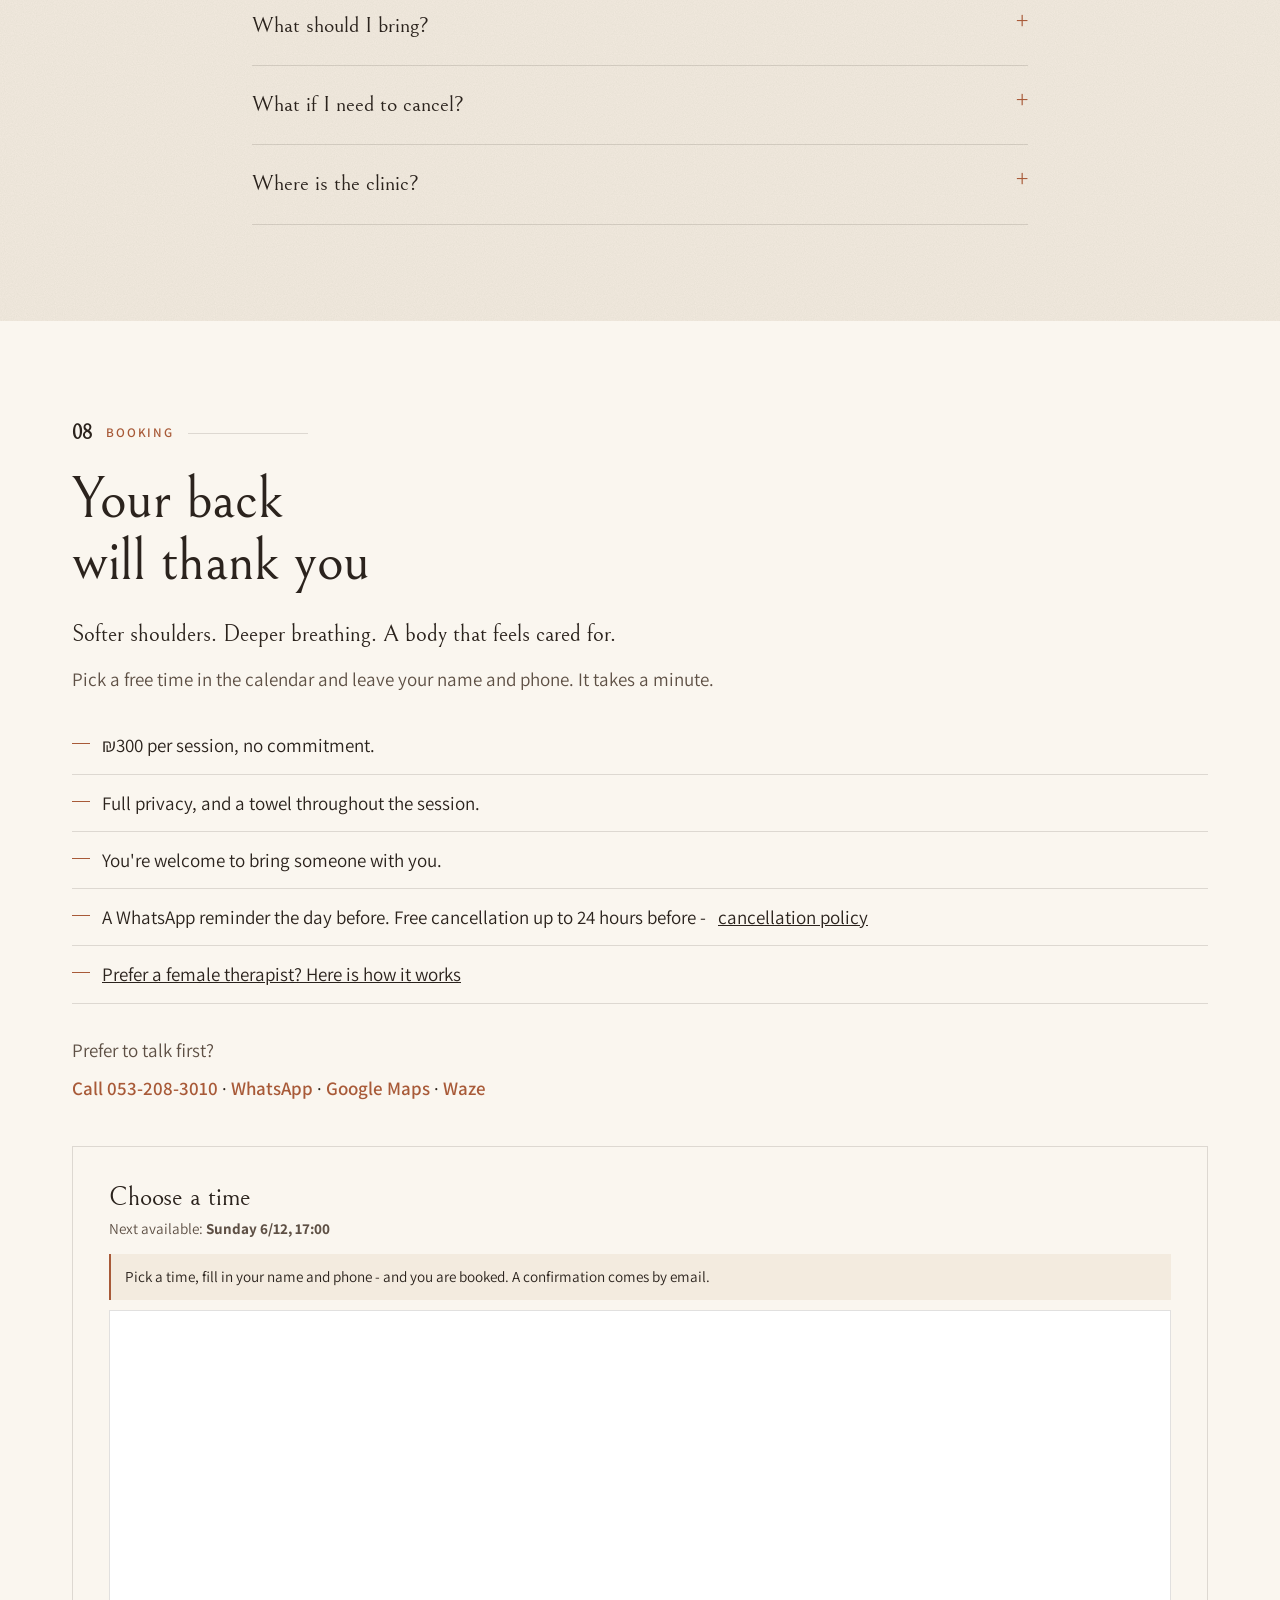
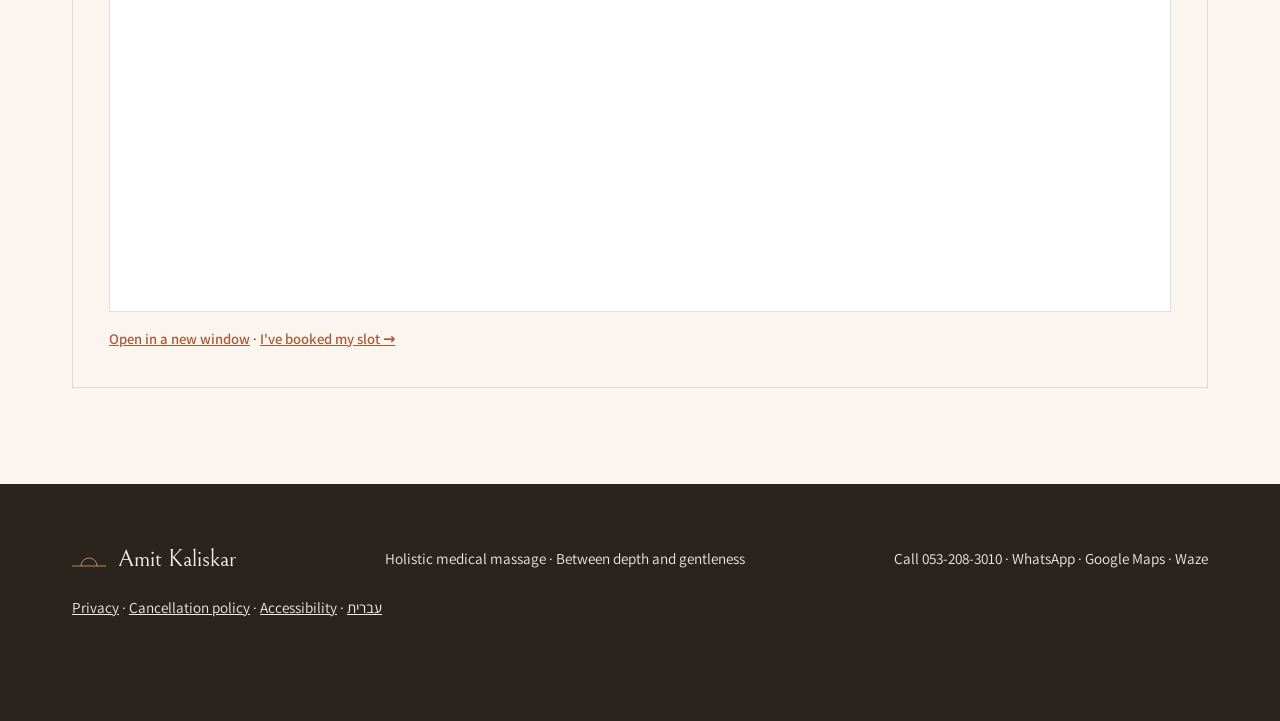
==== commit 6f052fc6: "Remove 'from a WhatsApp message' label; rebuild session video without it Co-Authored-By: Claude Opus" ====
--- a/en/index.html
+++ b/en/index.html
@@ -70,7 +70,6 @@
         <div>
           <q>It was excellent, pampering and so thorough! My back feels much better and I feel great.</q>
         </div>
-        <span class="wa-chip">● From a WhatsApp message, the day after a session</span>
       </div>
     </div>
 
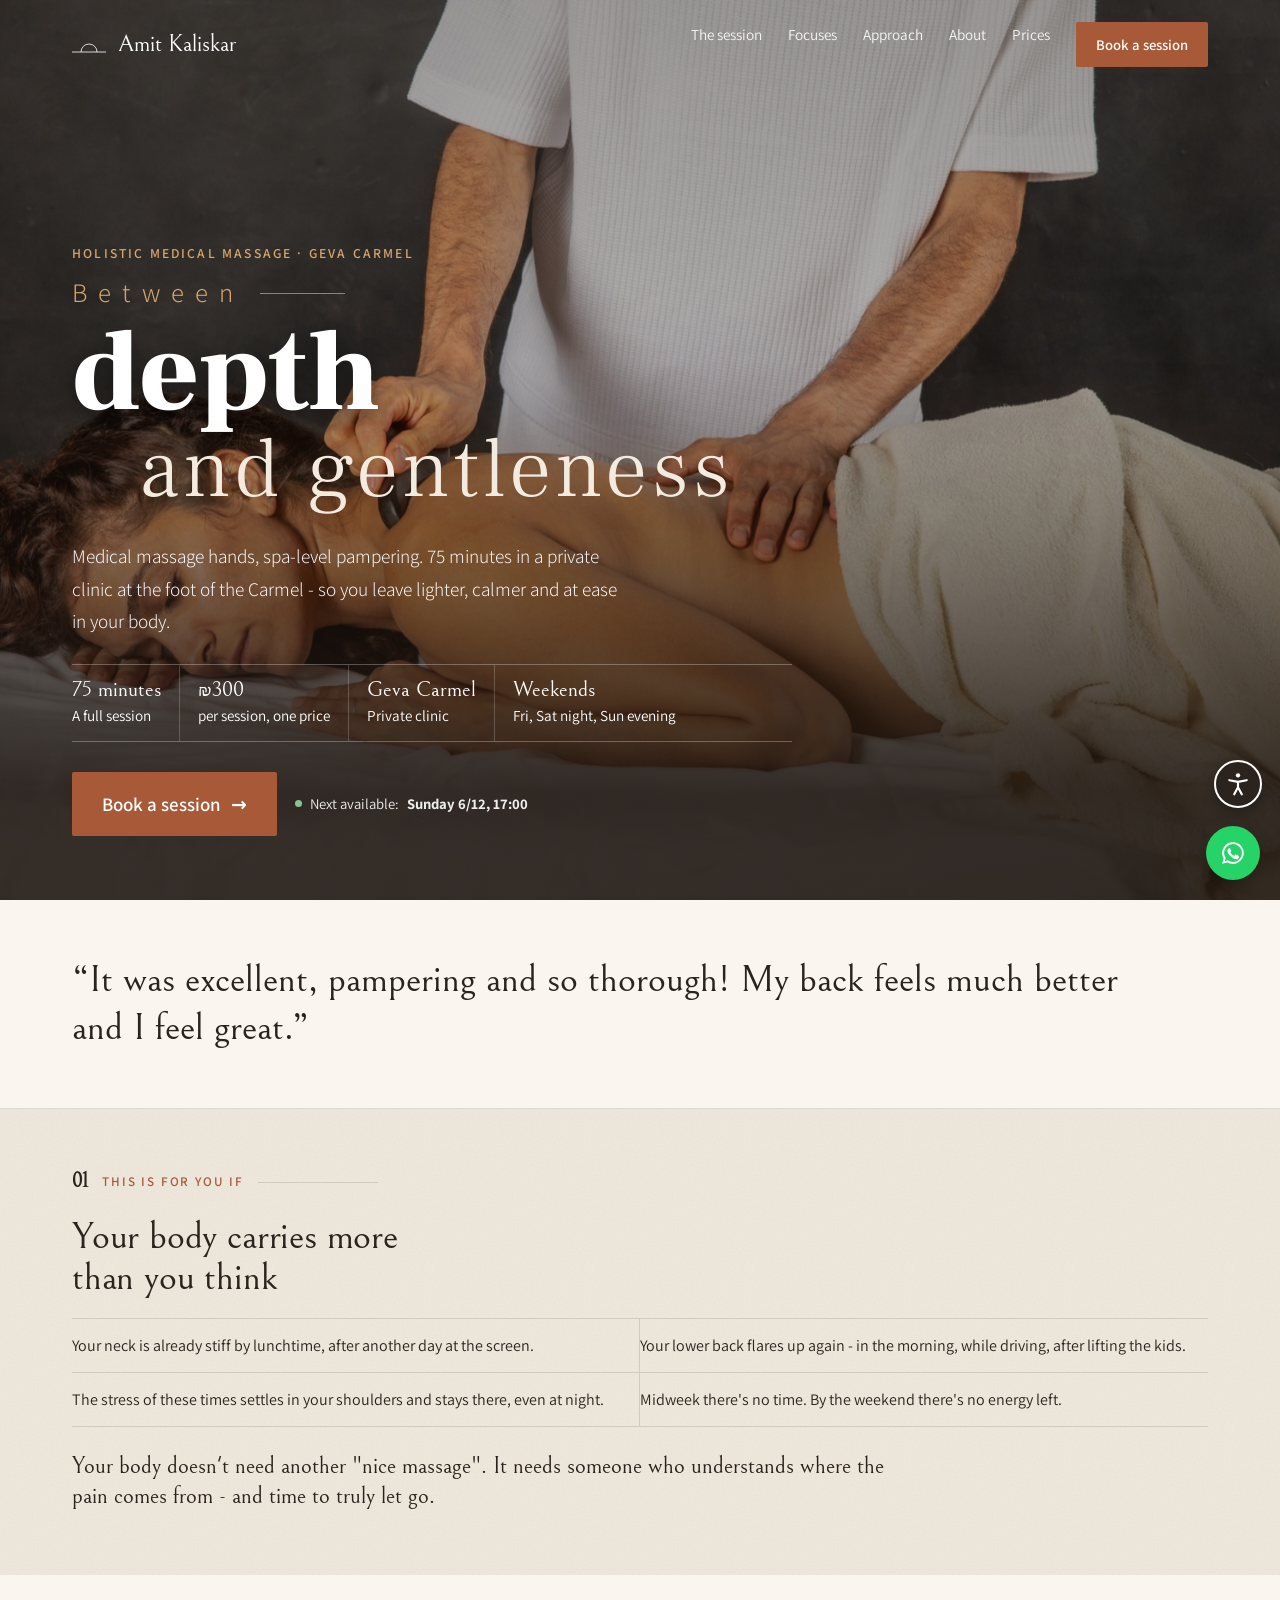
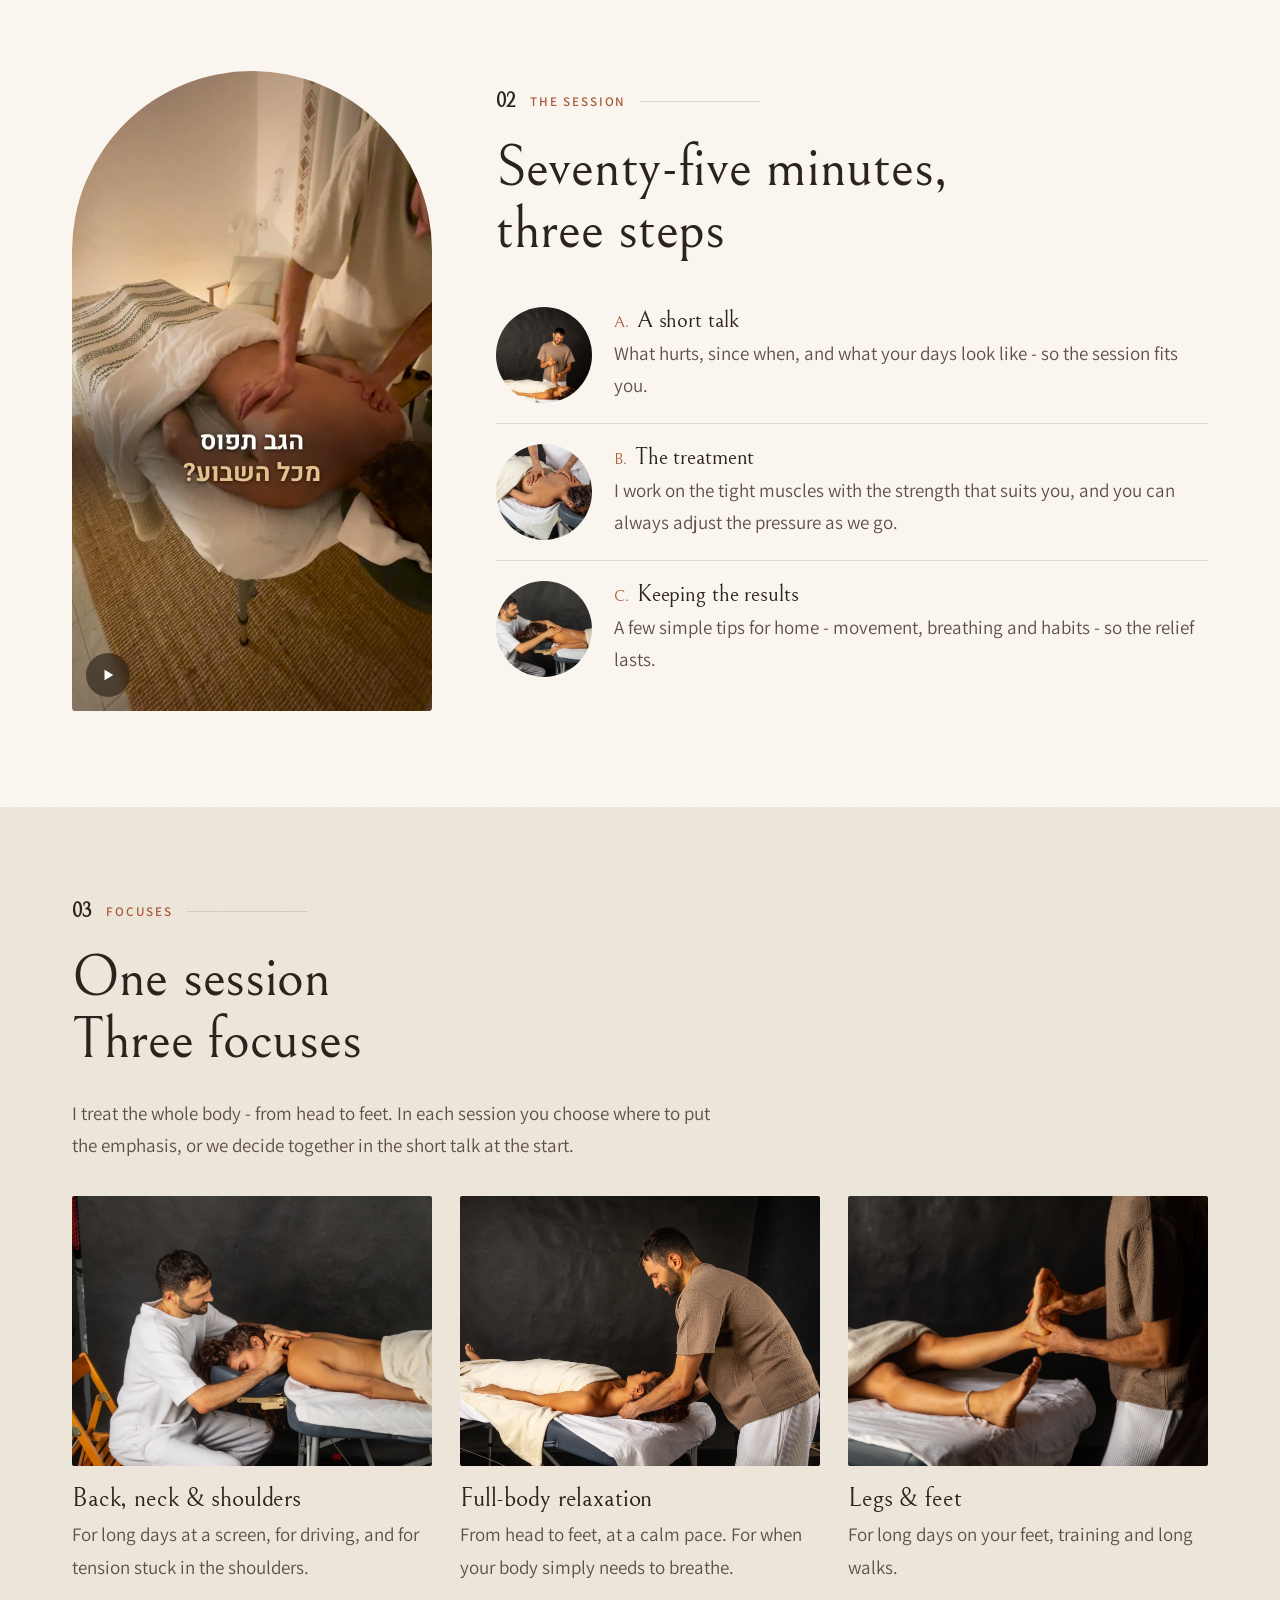
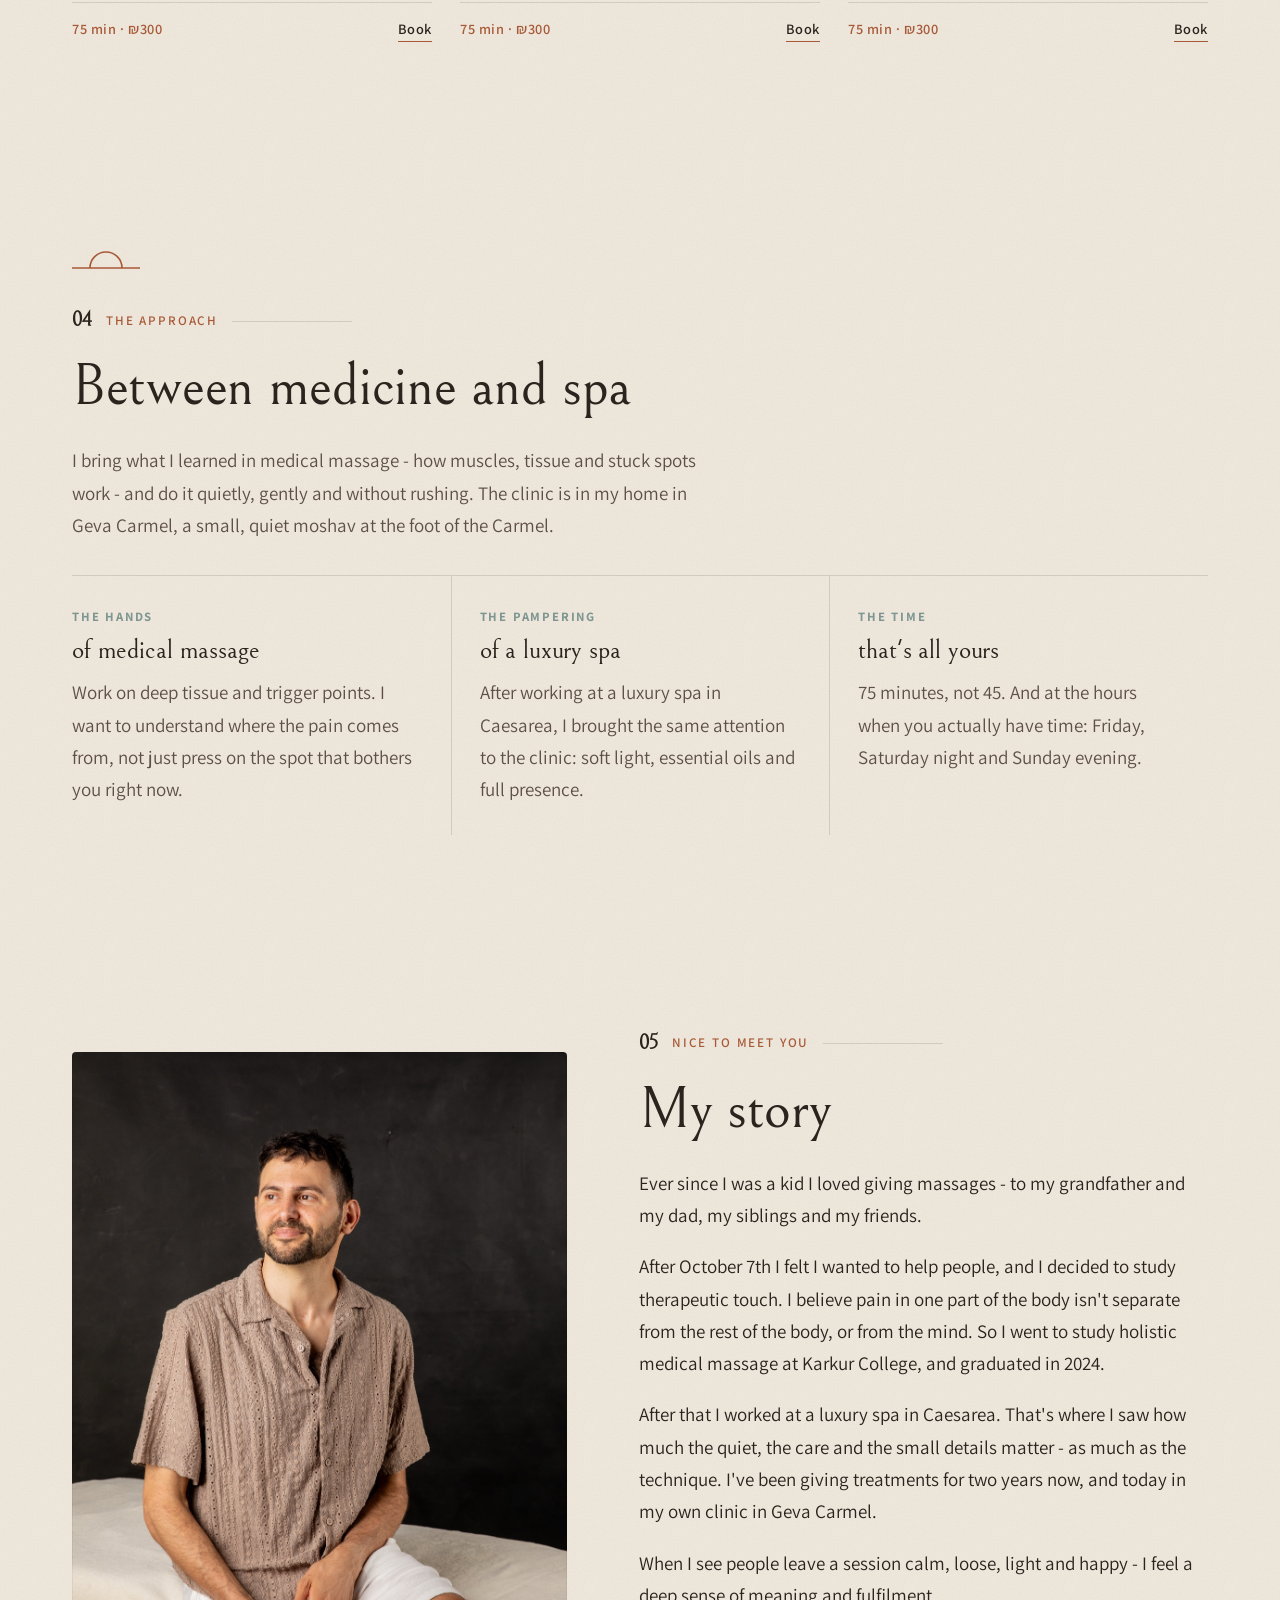
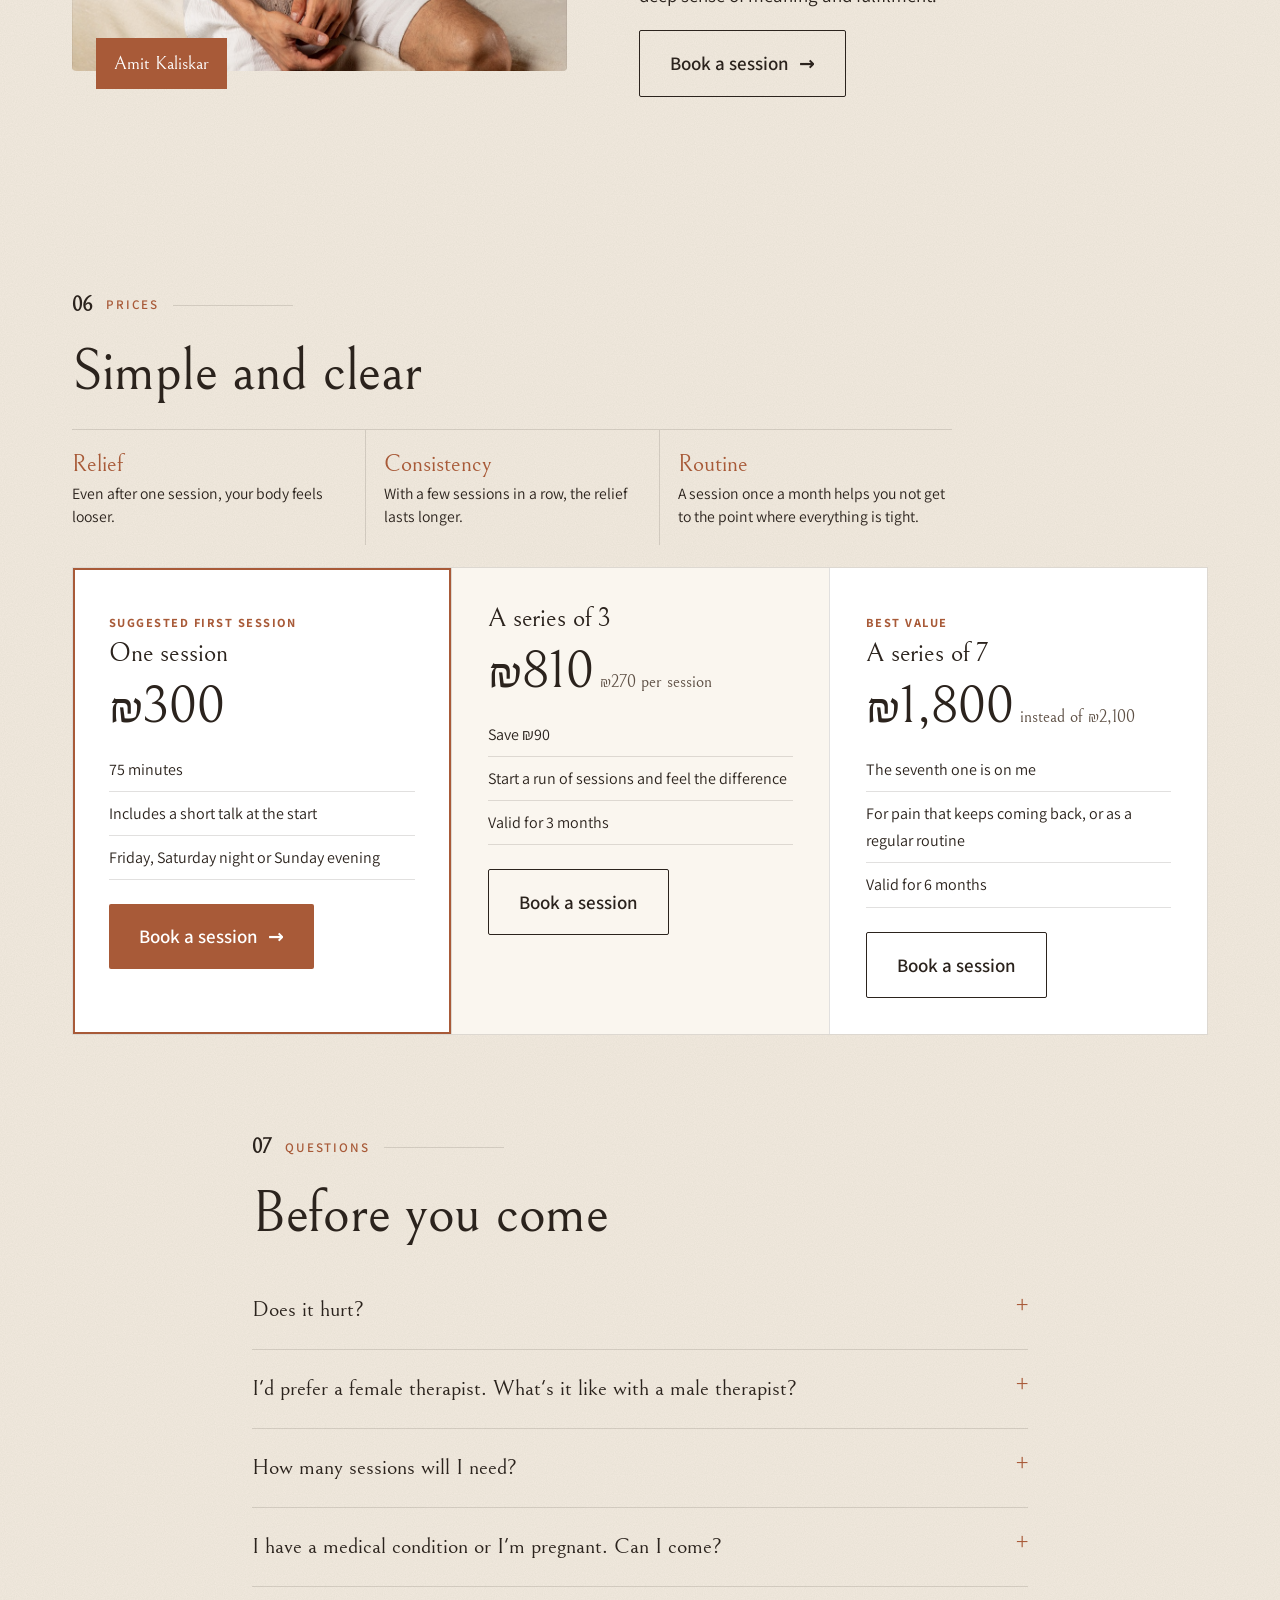
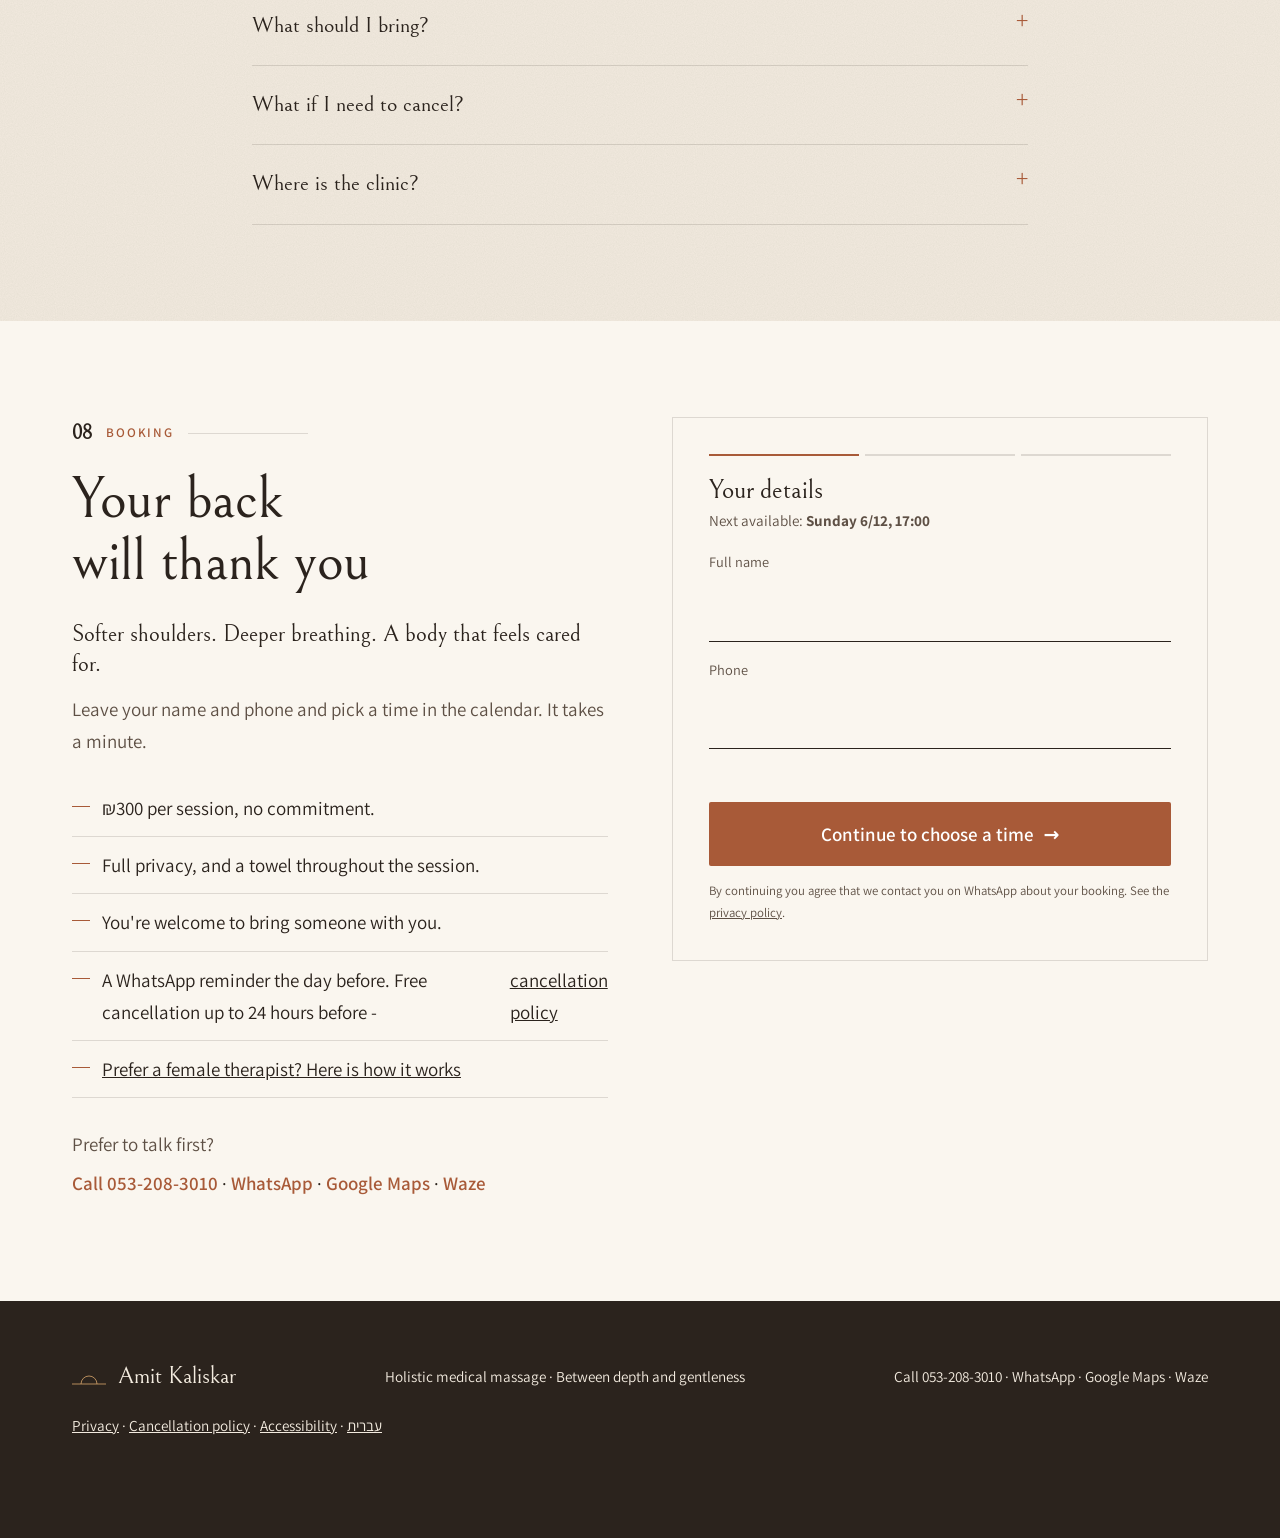
==== commit bc48e3a9: "Details form before the calendar, pay button, paid.html - Name + phone first (kept in the browser so" ====
--- a/en/index.html
+++ b/en/index.html
@@ -21,12 +21,12 @@
   <link rel="preconnect" href="https://fonts.googleapis.com">
   <link rel="preconnect" href="https://fonts.gstatic.com" crossorigin>
   <link href="https://fonts.googleapis.com/css2?family=Assistant:wght@300;400;600;700&family=Bellefair&family=Frank+Ruhl+Libre:wght@300;900&display=swap" rel="stylesheet">
-  <link rel="stylesheet" href="../styles.css?v=1114s">
+  <link rel="stylesheet" href="../styles.css?v=1114u">
 
   <!-- All settings (booking link, Pixel ID, phone, address, hours, media) live in ../config.js -->
-  <script src="../config.js?v=1114r"></script>
-  <script src="../site.js?v=1114r"></script>
-  <script src="../a11y.js?v=1114r" defer></script>
+  <script src="../config.js?v=1114t"></script>
+  <script src="../site.js?v=1114t"></script>
+  <script src="../a11y.js?v=1114t" defer></script>
 </head>
 <body class="has-sticky">
   <a class="skip-link" href="#main">Skip to content</a>
@@ -211,12 +211,12 @@
 
     <!-- 09 Booking: reassurance list + form → Google Calendar appointment schedule -->
     <section id="book" class="session">
-      <div class="wrap bookwrap booking" id="bookwrap">
+      <div class="wrap bookwrap" id="bookwrap">
         <div>
           <div class="label"><span class="num">08</span>BOOKING</div>
           <h2>Your back<br>will thank you</h2>
           <p class="turn" style="margin:0 0 14px;font-size:1.45rem">Softer shoulders. Deeper breathing. A body that feels cared for.</p>
-          <p class="muted">Pick a free time in the calendar and leave your name and phone. It takes a minute.</p>
+          <p class="muted">Leave your name and phone and pick a time in the calendar. It takes a minute.</p>
           <ul class="assure">
             <li>₪300 per session, no commitment.</li>
             <li>Full privacy, and a towel throughout the session.</li>
@@ -230,13 +230,32 @@
             <p class="contact-line"><span data-contact="small"></span></p>
           </div>
         </div>
-        <div class="book wide" id="book-card">
-          <div id="booking-step" class="on">
+        <div class="book" id="book-card">
+          <div class="progress" aria-hidden="true"><i class="on" id="p1"></i><i id="p2"></i><i id="p3"></i></div>
+          <div id="form-step">
+            <h3>Your details</h3>
+            <p class="muted" style="margin:0;font-size:.95rem"><span class="next-slot-text">Next available: <b class="js-next">-</b></span></p>
+            <form id="lead-form" novalidate>
+              <input type="hidden" id="focus-input" name="focus">
+              <p class="focus-pick" id="focus-pick" hidden>Focus: <b id="focus-name"></b> · <a href="#focus">change</a></p>
+              <label for="name">Full name</label>
+              <input id="name" name="name" autocomplete="name" required>
+              <label for="phone">Phone</label>
+              <input id="phone" name="phone" type="tel" autocomplete="tel" inputmode="tel" required>
+              <input type="text" id="website" name="website" tabindex="-1" autocomplete="off" aria-hidden="true" style="position:absolute;width:1px;height:1px;overflow:hidden;clip:rect(0 0 0 0);opacity:0;pointer-events:none">
+              <div class="error" id="form-error" role="alert"></div>
+              <button class="btn" type="submit">Continue to choose a time <span class="arr">→</span></button>
+              <p class="consent">By continuing you agree that we contact you on WhatsApp about your booking. See the <a href="privacy.html">privacy policy</a>.</p>
+            </form>
+          </div>
+          <div id="booking-step">
             <h3 id="booking-hello">Choose a time</h3>
-            <p class="muted" style="margin:0 0 6px;font-size:.95rem"><span class="next-slot-text">Next available: <b class="js-next">-</b></span></p>
-            <p class="booking-note">Pick a time, fill in your name and phone - and you are booked. A confirmation comes by email.</p>
+            <button class="back-link" type="button" id="back-btn">← Edit your details</button>
+            <p class="booking-note">Pick a time in the calendar. In Google's form, use <b>the same phone number</b> - that links the booking to your details.</p>
             <div id="booking-embed"></div>
-            <p class="booking-links"><a id="booking-open" href="https://calendar.app.google/AjBpTiq83HcScdmi9" target="_blank" rel="noopener">Open in a new window</a> · <a href="thank-you.html">I've booked my slot →</a></p>
+            <p class="booking-links"><a id="booking-open" href="https://calendar.app.google/AjBpTiq83HcScdmi9" target="_blank" rel="noopener">Open in a new window</a></p>
+            <a class="btn" id="to-pay" href="thank-you.html">I've booked my slot <span class="arr">→</span></a>
+            <p class="muted pay-note" id="pay-note" hidden>Once you've booked: secure payment from your phone, and right after it a WhatsApp confirmation with everything you need for the visit.</p>
           </div>
         </div>
       </div>
@@ -255,6 +274,6 @@
   <!-- Sticky bottom bar on phones -->
   <div class="sticky" id="sticky"><a class="btn" href="#book">Book a session</a><a class="wa" id="sticky-wa" href="#" target="_blank" rel="noopener" data-ev="Contact" aria-label="WhatsApp"><svg viewBox="0 0 24 24" width="22" height="22" aria-hidden="true" focusable="false"><path fill="currentColor" d="M12 2a10 10 0 0 0-8.6 15.1L2 22l5-1.3A10 10 0 1 0 12 2zm0 18.2a8.2 8.2 0 0 1-4.2-1.2l-.3-.2-3 .8.8-2.9-.2-.3A8.2 8.2 0 1 1 12 20.2zm4.5-6.1c-.2-.1-1.5-.7-1.7-.8-.2-.1-.4-.1-.6.1l-.8 1c-.1.2-.3.2-.5.1a6.7 6.7 0 0 1-3.3-2.9c-.2-.4.2-.4.7-1.3.1-.2 0-.3 0-.4l-.8-1.8c-.2-.5-.4-.4-.6-.4h-.5a1 1 0 0 0-.7.3 3 3 0 0 0-.9 2.2 5.2 5.2 0 0 0 1.1 2.8 11.9 11.9 0 0 0 4.6 4c1.7.7 2.4.8 3.2.7.5-.1 1.5-.6 1.7-1.2.2-.6.2-1.1.2-1.2-.1-.1-.3-.2-.5-.3z"/></svg></a><button type="button" class="a11y-open" aria-label="Accessibility menu"><svg viewBox="0 0 24 24" width="22" height="22" aria-hidden="true" focusable="false"><circle cx="12" cy="4" r="2" fill="currentColor"/><path d="M4 8.5l8 1.5 8-1.5M12 10v5m0 0l-3.5 6.5M12 15l3.5 6.5" stroke="currentColor" stroke-width="2" fill="none" stroke-linecap="round" stroke-linejoin="round"/></svg></button></div>
 
-  <script src="../page.js?v=1114r"></script>
+  <script src="../page.js?v=1114t"></script>
 </body>
 </html>
--- a/styles.css
+++ b/styles.css
@@ -273,7 +273,8 @@
 img[src$="massage-103.jpg"] { object-position: 50% 30%; }
 
 /* ---------- Thank-you + privacy pages ---------- */
-.thanks { min-height: 100vh; display: flex; align-items: center; padding: 40px 0; }
+.thanks { min-height: 100vh; display: flex; flex-direction: column; justify-content: center; padding: 40px 0; }
+.thanks > .wrap { width: 100%; }
 .card { background: var(--paper); border: 1px solid var(--line); padding: 40px 32px; max-width: 580px; margin: 0 auto; }
 .thanks .card { text-align: center; }
 .thanks h1, .card h1 { font-size: clamp(2.2rem, 6vw, 3.2rem); }
